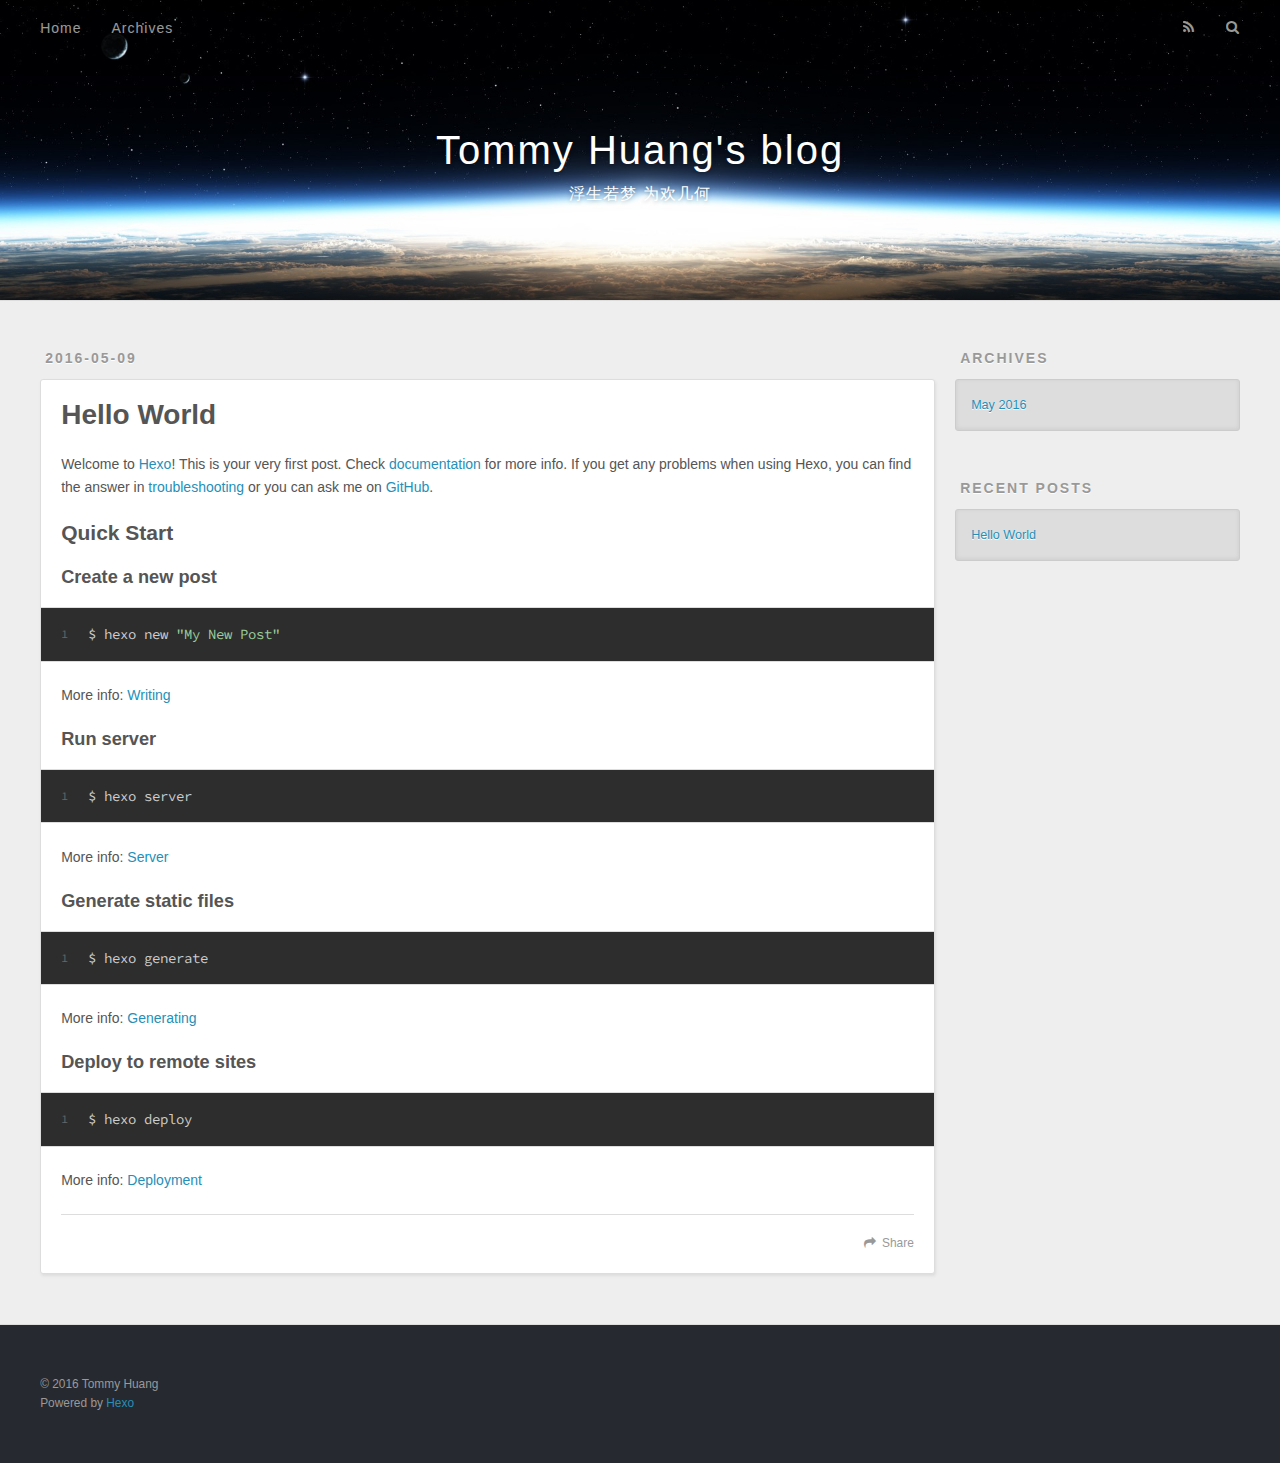
==== index.html @ 208ebba1 "Site updated: 2016-05-09 16:17:21" ====
<!DOCTYPE html>
<html>
<head>
  <meta charset="utf-8">
  
  <title>Tommy Huang&#39;s blog</title>
  <meta name="viewport" content="width=device-width, initial-scale=1, maximum-scale=1">
  <meta name="description">
<meta property="og:type" content="website">
<meta property="og:title" content="Tommy Huang's blog">
<meta property="og:url" content="http://yoursite.com/index.html">
<meta property="og:site_name" content="Tommy Huang's blog">
<meta property="og:description">
<meta name="twitter:card" content="summary">
<meta name="twitter:title" content="Tommy Huang's blog">
<meta name="twitter:description">
  
    <link rel="alternate" href="/atom.xml" title="Tommy Huang&#39;s blog" type="application/atom+xml">
  
  
    <link rel="icon" href="/favicon.png">
  
  
    <link href="//fonts.googleapis.com/css?family=Source+Code+Pro" rel="stylesheet" type="text/css">
  
  <link rel="stylesheet" href="/css/style.css">
  

</head>

<body>
  <div id="container">
    <div id="wrap">
      <header id="header">
  <div id="banner"></div>
  <div id="header-outer" class="outer">
    <div id="header-title" class="inner">
      <h1 id="logo-wrap">
        <a href="/" id="logo">Tommy Huang&#39;s blog</a>
      </h1>
      
        <h2 id="subtitle-wrap">
          <a href="/" id="subtitle">浮生若梦 为欢几何</a>
        </h2>
      
    </div>
    <div id="header-inner" class="inner">
      <nav id="main-nav">
        <a id="main-nav-toggle" class="nav-icon"></a>
        
          <a class="main-nav-link" href="/">Home</a>
        
          <a class="main-nav-link" href="/archives">Archives</a>
        
      </nav>
      <nav id="sub-nav">
        
          <a id="nav-rss-link" class="nav-icon" href="/atom.xml" title="RSS Feed"></a>
        
        <a id="nav-search-btn" class="nav-icon" title="Search"></a>
      </nav>
      <div id="search-form-wrap">
        <form action="//google.com/search" method="get" accept-charset="UTF-8" class="search-form"><input type="search" name="q" results="0" class="search-form-input" placeholder="Search"><button type="submit" class="search-form-submit">&#xF002;</button><input type="hidden" name="sitesearch" value="http://yoursite.com"></form>
      </div>
    </div>
  </div>
</header>
      <div class="outer">
        <section id="main">
  
    <article id="post-hello-world" class="article article-type-post" itemscope itemprop="blogPost">
  <div class="article-meta">
    <a href="/2016/05/09/hello-world/" class="article-date">
  <time datetime="2016-05-09T05:01:57.637Z" itemprop="datePublished">2016-05-09</time>
</a>
    
  </div>
  <div class="article-inner">
    
    
      <header class="article-header">
        
  
    <h1 itemprop="name">
      <a class="article-title" href="/2016/05/09/hello-world/">Hello World</a>
    </h1>
  

      </header>
    
    <div class="article-entry" itemprop="articleBody">
      
        <p>Welcome to <a href="https://hexo.io/" target="_blank" rel="external">Hexo</a>! This is your very first post. Check <a href="https://hexo.io/docs/" target="_blank" rel="external">documentation</a> for more info. If you get any problems when using Hexo, you can find the answer in <a href="https://hexo.io/docs/troubleshooting.html" target="_blank" rel="external">troubleshooting</a> or you can ask me on <a href="https://github.com/hexojs/hexo/issues" target="_blank" rel="external">GitHub</a>.</p>
<h2 id="Quick-Start"><a href="#Quick-Start" class="headerlink" title="Quick Start"></a>Quick Start</h2><h3 id="Create-a-new-post"><a href="#Create-a-new-post" class="headerlink" title="Create a new post"></a>Create a new post</h3><figure class="highlight bash"><table><tr><td class="gutter"><pre><span class="line">1</span><br></pre></td><td class="code"><pre><span class="line">$ hexo new <span class="string">"My New Post"</span></span><br></pre></td></tr></table></figure>
<p>More info: <a href="https://hexo.io/docs/writing.html" target="_blank" rel="external">Writing</a></p>
<h3 id="Run-server"><a href="#Run-server" class="headerlink" title="Run server"></a>Run server</h3><figure class="highlight bash"><table><tr><td class="gutter"><pre><span class="line">1</span><br></pre></td><td class="code"><pre><span class="line">$ hexo server</span><br></pre></td></tr></table></figure>
<p>More info: <a href="https://hexo.io/docs/server.html" target="_blank" rel="external">Server</a></p>
<h3 id="Generate-static-files"><a href="#Generate-static-files" class="headerlink" title="Generate static files"></a>Generate static files</h3><figure class="highlight bash"><table><tr><td class="gutter"><pre><span class="line">1</span><br></pre></td><td class="code"><pre><span class="line">$ hexo generate</span><br></pre></td></tr></table></figure>
<p>More info: <a href="https://hexo.io/docs/generating.html" target="_blank" rel="external">Generating</a></p>
<h3 id="Deploy-to-remote-sites"><a href="#Deploy-to-remote-sites" class="headerlink" title="Deploy to remote sites"></a>Deploy to remote sites</h3><figure class="highlight bash"><table><tr><td class="gutter"><pre><span class="line">1</span><br></pre></td><td class="code"><pre><span class="line">$ hexo deploy</span><br></pre></td></tr></table></figure>
<p>More info: <a href="https://hexo.io/docs/deployment.html" target="_blank" rel="external">Deployment</a></p>

      
    </div>
    <footer class="article-footer">
      <a data-url="http://yoursite.com/2016/05/09/hello-world/" data-id="cinzqjdrv00004ovbf3l4ezmz" class="article-share-link">Share</a>
      
      
    </footer>
  </div>
  
</article>


  

</section>
        
          <aside id="sidebar">
  
    

  
    

  
    
  
    
  <div class="widget-wrap">
    <h3 class="widget-title">Archives</h3>
    <div class="widget">
      <ul class="archive-list"><li class="archive-list-item"><a class="archive-list-link" href="/archives/2016/05/">May 2016</a></li></ul>
    </div>
  </div>


  
    
  <div class="widget-wrap">
    <h3 class="widget-title">Recent Posts</h3>
    <div class="widget">
      <ul>
        
          <li>
            <a href="/2016/05/09/hello-world/">Hello World</a>
          </li>
        
      </ul>
    </div>
  </div>

  
</aside>
        
      </div>
      <footer id="footer">
  
  <div class="outer">
    <div id="footer-info" class="inner">
      &copy; 2016 Tommy Huang<br>
      Powered by <a href="http://hexo.io/" target="_blank">Hexo</a>
    </div>
  </div>
</footer>
    </div>
    <nav id="mobile-nav">
  
    <a href="/" class="mobile-nav-link">Home</a>
  
    <a href="/archives" class="mobile-nav-link">Archives</a>
  
</nav>
    

<script src="//ajax.googleapis.com/ajax/libs/jquery/2.0.3/jquery.min.js"></script>


  <link rel="stylesheet" href="/fancybox/jquery.fancybox.css">
  <script src="/fancybox/jquery.fancybox.pack.js"></script>


<script src="/js/script.js"></script>

  </div>
</body>
</html>
---- css/style.css ----
body {
  width: 100%;
}
body:before,
body:after {
  content: "";
  display: table;
}
body:after {
  clear: both;
}
html,
body,
div,
span,
applet,
object,
iframe,
h1,
h2,
h3,
h4,
h5,
h6,
p,
blockquote,
pre,
a,
abbr,
acronym,
address,
big,
cite,
code,
del,
dfn,
em,
img,
ins,
kbd,
q,
s,
samp,
small,
strike,
strong,
sub,
sup,
tt,
var,
dl,
dt,
dd,
ol,
ul,
li,
fieldset,
form,
label,
legend,
table,
caption,
tbody,
tfoot,
thead,
tr,
th,
td {
  margin: 0;
  padding: 0;
  border: 0;
  outline: 0;
  font-weight: inherit;
  font-style: inherit;
  font-family: inherit;
  font-size: 100%;
  vertical-align: baseline;
}
body {
  line-height: 1;
  color: #000;
  background: #fff;
}
ol,
ul {
  list-style: none;
}
table {
  border-collapse: separate;
  border-spacing: 0;
  vertical-align: middle;
}
caption,
th,
td {
  text-align: left;
  font-weight: normal;
  vertical-align: middle;
}
a img {
  border: none;
}
input,
button {
  margin: 0;
  padding: 0;
}
input::-moz-focus-inner,
button::-moz-focus-inner {
  border: 0;
  padding: 0;
}
@font-face {
  font-family: FontAwesome;
  font-style: normal;
  font-weight: normal;
  src: url("fonts/fontawesome-webfont.eot?v=#4.0.3");
  src: url("fonts/fontawesome-webfont.eot?#iefix&v=#4.0.3") format("embedded-opentype"), url("fonts/fontawesome-webfont.woff?v=#4.0.3") format("woff"), url("fonts/fontawesome-webfont.ttf?v=#4.0.3") format("truetype"), url("fonts/fontawesome-webfont.svg#fontawesomeregular?v=#4.0.3") format("svg");
}
html,
body,
#container {
  height: 100%;
}
body {
  background: #eee;
  font: 14px "Helvetica Neue", Helvetica, Arial, sans-serif;
  -webkit-text-size-adjust: 100%;
}
.outer {
  max-width: 1220px;
  margin: 0 auto;
  padding: 0 20px;
}
.outer:before,
.outer:after {
  content: "";
  display: table;
}
.outer:after {
  clear: both;
}
.inner {
  display: inline;
  float: left;
  width: 98.33333333333333%;
  margin: 0 0.833333333333333%;
}
.left,
.alignleft {
  float: left;
}
.right,
.alignright {
  float: right;
}
.clear {
  clear: both;
}
#container {
  position: relative;
}
.mobile-nav-on {
  overflow: hidden;
}
#wrap {
  height: 100%;
  width: 100%;
  position: absolute;
  top: 0;
  left: 0;
  -webkit-transition: 0.2s ease-out;
  -moz-transition: 0.2s ease-out;
  -ms-transition: 0.2s ease-out;
  transition: 0.2s ease-out;
  z-index: 1;
  background: #eee;
}
.mobile-nav-on #wrap {
  left: 280px;
}
@media screen and (min-width: 768px) {
  #main {
    display: inline;
    float: left;
    width: 73.33333333333333%;
    margin: 0 0.833333333333333%;
  }
}
.article-date,
.article-category-link,
.archive-year,
.widget-title {
  text-decoration: none;
  text-transform: uppercase;
  letter-spacing: 2px;
  color: #999;
  margin-bottom: 1em;
  margin-left: 5px;
  line-height: 1em;
  text-shadow: 0 1px #fff;
  font-weight: bold;
}
.article-inner,
.archive-article-inner {
  background: #fff;
  -webkit-box-shadow: 1px 2px 3px #ddd;
  box-shadow: 1px 2px 3px #ddd;
  border: 1px solid #ddd;
  -webkit-border-radius: 3px;
  border-radius: 3px;
}
.article-entry h1,
.widget h1 {
  font-size: 2em;
}
.article-entry h2,
.widget h2 {
  font-size: 1.5em;
}
.article-entry h3,
.widget h3 {
  font-size: 1.3em;
}
.article-entry h4,
.widget h4 {
  font-size: 1.2em;
}
.article-entry h5,
.widget h5 {
  font-size: 1em;
}
.article-entry h6,
.widget h6 {
  font-size: 1em;
  color: #999;
}
.article-entry hr,
.widget hr {
  border: 1px dashed #ddd;
}
.article-entry strong,
.widget strong {
  font-weight: bold;
}
.article-entry em,
.widget em,
.article-entry cite,
.widget cite {
  font-style: italic;
}
.article-entry sup,
.widget sup,
.article-entry sub,
.widget sub {
  font-size: 0.75em;
  line-height: 0;
  position: relative;
  vertical-align: baseline;
}
.article-entry sup,
.widget sup {
  top: -0.5em;
}
.article-entry sub,
.widget sub {
  bottom: -0.2em;
}
.article-entry small,
.widget small {
  font-size: 0.85em;
}
.article-entry acronym,
.widget acronym,
.article-entry abbr,
.widget abbr {
  border-bottom: 1px dotted;
}
.article-entry ul,
.widget ul,
.article-entry ol,
.widget ol,
.article-entry dl,
.widget dl {
  margin: 0 20px;
  line-height: 1.6em;
}
.article-entry ul ul,
.widget ul ul,
.article-entry ol ul,
.widget ol ul,
.article-entry ul ol,
.widget ul ol,
.article-entry ol ol,
.widget ol ol {
  margin-top: 0;
  margin-bottom: 0;
}
.article-entry ul,
.widget ul {
  list-style: disc;
}
.article-entry ol,
.widget ol {
  list-style: decimal;
}
.article-entry dt,
.widget dt {
  font-weight: bold;
}
#header {
  height: 300px;
  position: relative;
  border-bottom: 1px solid #ddd;
}
#header:before,
#header:after {
  content: "";
  position: absolute;
  left: 0;
  right: 0;
  height: 40px;
}
#header:before {
  top: 0;
  background: -webkit-linear-gradient(rgba(0,0,0,0.2), transparent);
  background: -moz-linear-gradient(rgba(0,0,0,0.2), transparent);
  background: -ms-linear-gradient(rgba(0,0,0,0.2), transparent);
  background: linear-gradient(rgba(0,0,0,0.2), transparent);
}
#header:after {
  bottom: 0;
  background: -webkit-linear-gradient(transparent, rgba(0,0,0,0.2));
  background: -moz-linear-gradient(transparent, rgba(0,0,0,0.2));
  background: -ms-linear-gradient(transparent, rgba(0,0,0,0.2));
  background: linear-gradient(transparent, rgba(0,0,0,0.2));
}
#header-outer {
  height: 100%;
  position: relative;
}
#header-inner {
  position: relative;
  overflow: hidden;
}
#banner {
  position: absolute;
  top: 0;
  left: 0;
  width: 100%;
  height: 100%;
  background: url("images/banner.jpg") center #000;
  -webkit-background-size: cover;
  -moz-background-size: cover;
  background-size: cover;
  z-index: -1;
}
#header-title {
  text-align: center;
  height: 40px;
  position: absolute;
  top: 50%;
  left: 0;
  margin-top: -20px;
}
#logo,
#subtitle {
  text-decoration: none;
  color: #fff;
  font-weight: 300;
  text-shadow: 0 1px 4px rgba(0,0,0,0.3);
}
#logo {
  font-size: 40px;
  line-height: 40px;
  letter-spacing: 2px;
}
#subtitle {
  font-size: 16px;
  line-height: 16px;
  letter-spacing: 1px;
}
#subtitle-wrap {
  margin-top: 16px;
}
#main-nav {
  float: left;
  margin-left: -15px;
}
.nav-icon,
.main-nav-link {
  float: left;
  color: #fff;
  opacity: 0.6;
  text-decoration: none;
  text-shadow: 0 1px rgba(0,0,0,0.2);
  -webkit-transition: opacity 0.2s;
  -moz-transition: opacity 0.2s;
  -ms-transition: opacity 0.2s;
  transition: opacity 0.2s;
  display: block;
  padding: 20px 15px;
}
.nav-icon:hover,
.main-nav-link:hover {
  opacity: 1;
}
.nav-icon {
  font-family: FontAwesome;
  text-align: center;
  font-size: 14px;
  width: 14px;
  height: 14px;
  padding: 20px 15px;
  position: relative;
  cursor: pointer;
}
.main-nav-link {
  font-weight: 300;
  letter-spacing: 1px;
}
@media screen and (max-width: 479px) {
  .main-nav-link {
    display: none;
  }
}
#main-nav-toggle {
  display: none;
}
#main-nav-toggle:before {
  content: "\f0c9";
}
@media screen and (max-width: 479px) {
  #main-nav-toggle {
    display: block;
  }
}
#sub-nav {
  float: right;
  margin-right: -15px;
}
#nav-rss-link:before {
  content: "\f09e";
}
#nav-search-btn:before {
  content: "\f002";
}
#search-form-wrap {
  position: absolute;
  top: 15px;
  width: 150px;
  height: 30px;
  right: -150px;
  opacity: 0;
  -webkit-transition: 0.2s ease-out;
  -moz-transition: 0.2s ease-out;
  -ms-transition: 0.2s ease-out;
  transition: 0.2s ease-out;
}
#search-form-wrap.on {
  opacity: 1;
  right: 0;
}
@media screen and (max-width: 479px) {
  #search-form-wrap {
    width: 100%;
    right: -100%;
  }
}
.search-form {
  position: absolute;
  top: 0;
  left: 0;
  right: 0;
  background: #fff;
  padding: 5px 15px;
  -webkit-border-radius: 15px;
  border-radius: 15px;
  -webkit-box-shadow: 0 0 10px rgba(0,0,0,0.3);
  box-shadow: 0 0 10px rgba(0,0,0,0.3);
}
.search-form-input {
  border: none;
  background: none;
  color: #555;
  width: 100%;
  font: 13px "Helvetica Neue", Helvetica, Arial, sans-serif;
  outline: none;
}
.search-form-input::-webkit-search-results-decoration,
.search-form-input::-webkit-search-cancel-button {
  -webkit-appearance: none;
}
.search-form-submit {
  position: absolute;
  top: 50%;
  right: 10px;
  margin-top: -7px;
  font: 13px FontAwesome;
  border: none;
  background: none;
  color: #bbb;
  cursor: pointer;
}
.search-form-submit:hover,
.search-form-submit:focus {
  color: #777;
}
.article {
  margin: 50px 0;
}
.article-inner {
  overflow: hidden;
}
.article-meta:before,
.article-meta:after {
  content: "";
  display: table;
}
.article-meta:after {
  clear: both;
}
.article-date {
  float: left;
}
.article-category {
  float: left;
  line-height: 1em;
  color: #ccc;
  text-shadow: 0 1px #fff;
  margin-left: 8px;
}
.article-category:before {
  content: "\2022";
}
.article-category-link {
  margin: 0 12px 1em;
}
.article-header {
  padding: 20px 20px 0;
}
.article-title {
  text-decoration: none;
  font-size: 2em;
  font-weight: bold;
  color: #555;
  line-height: 1.1em;
  -webkit-transition: color 0.2s;
  -moz-transition: color 0.2s;
  -ms-transition: color 0.2s;
  transition: color 0.2s;
}
a.article-title:hover {
  color: #258fb8;
}
.article-entry {
  color: #555;
  padding: 0 20px;
}
.article-entry:before,
.article-entry:after {
  content: "";
  display: table;
}
.article-entry:after {
  clear: both;
}
.article-entry p,
.article-entry table {
  line-height: 1.6em;
  margin: 1.6em 0;
}
.article-entry h1,
.article-entry h2,
.article-entry h3,
.article-entry h4,
.article-entry h5,
.article-entry h6 {
  font-weight: bold;
}
.article-entry h1,
.article-entry h2,
.article-entry h3,
.article-entry h4,
.article-entry h5,
.article-entry h6 {
  line-height: 1.1em;
  margin: 1.1em 0;
}
.article-entry a {
  color: #258fb8;
  text-decoration: none;
}
.article-entry a:hover {
  text-decoration: underline;
}
.article-entry ul,
.article-entry ol,
.article-entry dl {
  margin-top: 1.6em;
  margin-bottom: 1.6em;
}
.article-entry img,
.article-entry video {
  max-width: 100%;
  height: auto;
  display: block;
  margin: auto;
}
.article-entry iframe {
  border: none;
}
.article-entry table {
  width: 100%;
  border-collapse: collapse;
  border-spacing: 0;
}
.article-entry th {
  font-weight: bold;
  border-bottom: 3px solid #ddd;
  padding-bottom: 0.5em;
}
.article-entry td {
  border-bottom: 1px solid #ddd;
  padding: 10px 0;
}
.article-entry blockquote {
  font-family: Georgia, "Times New Roman", serif;
  font-size: 1.4em;
  margin: 1.6em 20px;
  text-align: center;
}
.article-entry blockquote footer {
  font-size: 14px;
  margin: 1.6em 0;
  font-family: "Helvetica Neue", Helvetica, Arial, sans-serif;
}
.article-entry blockquote footer cite:before {
  content: "—";
  padding: 0 0.5em;
}
.article-entry .pullquote {
  text-align: left;
  width: 45%;
  margin: 0;
}
.article-entry .pullquote.left {
  margin-left: 0.5em;
  margin-right: 1em;
}
.article-entry .pullquote.right {
  margin-right: 0.5em;
  margin-left: 1em;
}
.article-entry .caption {
  color: #999;
  display: block;
  font-size: 0.9em;
  margin-top: 0.5em;
  position: relative;
  text-align: center;
}
.article-entry .video-container {
  position: relative;
  padding-top: 56.25%;
  height: 0;
  overflow: hidden;
}
.article-entry .video-container iframe,
.article-entry .video-container object,
.article-entry .video-container embed {
  position: absolute;
  top: 0;
  left: 0;
  width: 100%;
  height: 100%;
  margin-top: 0;
}
.article-more-link a {
  display: inline-block;
  line-height: 1em;
  padding: 6px 15px;
  -webkit-border-radius: 15px;
  border-radius: 15px;
  background: #eee;
  color: #999;
  text-shadow: 0 1px #fff;
  text-decoration: none;
}
.article-more-link a:hover {
  background: #258fb8;
  color: #fff;
  text-decoration: none;
  text-shadow: 0 1px #1e7293;
}
.article-footer {
  font-size: 0.85em;
  line-height: 1.6em;
  border-top: 1px solid #ddd;
  padding-top: 1.6em;
  margin: 0 20px 20px;
}
.article-footer:before,
.article-footer:after {
  content: "";
  display: table;
}
.article-footer:after {
  clear: both;
}
.article-footer a {
  color: #999;
  text-decoration: none;
}
.article-footer a:hover {
  color: #555;
}
.article-tag-list-item {
  float: left;
  margin-right: 10px;
}
.article-tag-list-link:before {
  content: "#";
}
.article-comment-link {
  float: right;
}
.article-comment-link:before {
  content: "\f075";
  font-family: FontAwesome;
  padding-right: 8px;
}
.article-share-link {
  cursor: pointer;
  float: right;
  margin-left: 20px;
}
.article-share-link:before {
  content: "\f064";
  font-family: FontAwesome;
  padding-right: 6px;
}
#article-nav {
  position: relative;
}
#article-nav:before,
#article-nav:after {
  content: "";
  display: table;
}
#article-nav:after {
  clear: both;
}
@media screen and (min-width: 768px) {
  #article-nav {
    margin: 50px 0;
  }
  #article-nav:before {
    width: 8px;
    height: 8px;
    position: absolute;
    top: 50%;
    left: 50%;
    margin-top: -4px;
    margin-left: -4px;
    content: "";
    -webkit-border-radius: 50%;
    border-radius: 50%;
    background: #ddd;
    -webkit-box-shadow: 0 1px 2px #fff;
    box-shadow: 0 1px 2px #fff;
  }
}
.article-nav-link-wrap {
  text-decoration: none;
  text-shadow: 0 1px #fff;
  color: #999;
  -webkit-box-sizing: border-box;
  -moz-box-sizing: border-box;
  box-sizing: border-box;
  margin-top: 50px;
  text-align: center;
  display: block;
}
.article-nav-link-wrap:hover {
  color: #555;
}
@media screen and (min-width: 768px) {
  .article-nav-link-wrap {
    width: 50%;
    margin-top: 0;
  }
}
@media screen and (min-width: 768px) {
  #article-nav-newer {
    float: left;
    text-align: right;
    padding-right: 20px;
  }
}
@media screen and (min-width: 768px) {
  #article-nav-older {
    float: right;
    text-align: left;
    padding-left: 20px;
  }
}
.article-nav-caption {
  text-transform: uppercase;
  letter-spacing: 2px;
  color: #ddd;
  line-height: 1em;
  font-weight: bold;
}
#article-nav-newer .article-nav-caption {
  margin-right: -2px;
}
.article-nav-title {
  font-size: 0.85em;
  line-height: 1.6em;
  margin-top: 0.5em;
}
.article-share-box {
  position: absolute;
  display: none;
  background: #fff;
  -webkit-box-shadow: 1px 2px 10px rgba(0,0,0,0.2);
  box-shadow: 1px 2px 10px rgba(0,0,0,0.2);
  -webkit-border-radius: 3px;
  border-radius: 3px;
  margin-left: -145px;
  overflow: hidden;
  z-index: 1;
}
.article-share-box.on {
  display: block;
}
.article-share-input {
  width: 100%;
  background: none;
  -webkit-box-sizing: border-box;
  -moz-box-sizing: border-box;
  box-sizing: border-box;
  font: 14px "Helvetica Neue", Helvetica, Arial, sans-serif;
  padding: 0 15px;
  color: #555;
  outline: none;
  border: 1px solid #ddd;
  -webkit-border-radius: 3px 3px 0 0;
  border-radius: 3px 3px 0 0;
  height: 36px;
  line-height: 36px;
}
.article-share-links {
  background: #eee;
}
.article-share-links:before,
.article-share-links:after {
  content: "";
  display: table;
}
.article-share-links:after {
  clear: both;
}
.article-share-twitter,
.article-share-facebook,
.article-share-pinterest,
.article-share-google {
  width: 50px;
  height: 36px;
  display: block;
  float: left;
  position: relative;
  color: #999;
  text-shadow: 0 1px #fff;
}
.article-share-twitter:before,
.article-share-facebook:before,
.article-share-pinterest:before,
.article-share-google:before {
  font-size: 20px;
  font-family: FontAwesome;
  width: 20px;
  height: 20px;
  position: absolute;
  top: 50%;
  left: 50%;
  margin-top: -10px;
  margin-left: -10px;
  text-align: center;
}
.article-share-twitter:hover,
.article-share-facebook:hover,
.article-share-pinterest:hover,
.article-share-google:hover {
  color: #fff;
}
.article-share-twitter:before {
  content: "\f099";
}
.article-share-twitter:hover {
  background: #00aced;
  text-shadow: 0 1px #008abe;
}
.article-share-facebook:before {
  content: "\f09a";
}
.article-share-facebook:hover {
  background: #3b5998;
  text-shadow: 0 1px #2f477a;
}
.article-share-pinterest:before {
  content: "\f0d2";
}
.article-share-pinterest:hover {
  background: #cb2027;
  text-shadow: 0 1px #a21a1f;
}
.article-share-google:before {
  content: "\f0d5";
}
.article-share-google:hover {
  background: #dd4b39;
  text-shadow: 0 1px #be3221;
}
.article-gallery {
  background: #000;
  position: relative;
}
.article-gallery-photos {
  position: relative;
  overflow: hidden;
}
.article-gallery-img {
  display: none;
  max-width: 100%;
}
.article-gallery-img:first-child {
  display: block;
}
.article-gallery-img.loaded {
  position: absolute;
  display: block;
}
.article-gallery-img img {
  display: block;
  max-width: 100%;
  margin: 0 auto;
}
#comments {
  background: #fff;
  -webkit-box-shadow: 1px 2px 3px #ddd;
  box-shadow: 1px 2px 3px #ddd;
  padding: 20px;
  border: 1px solid #ddd;
  -webkit-border-radius: 3px;
  border-radius: 3px;
  margin: 50px 0;
}
#comments a {
  color: #258fb8;
}
.archives-wrap {
  margin: 50px 0;
}
.archives:before,
.archives:after {
  content: "";
  display: table;
}
.archives:after {
  clear: both;
}
.archive-year-wrap {
  margin-bottom: 1em;
}
.archives {
  -webkit-column-gap: 10px;
  -moz-column-gap: 10px;
  column-gap: 10px;
}
@media screen and (min-width: 480px) and (max-width: 767px) {
  .archives {
    -webkit-column-count: 2;
    -moz-column-count: 2;
    column-count: 2;
  }
}
@media screen and (min-width: 768px) {
  .archives {
    -webkit-column-count: 3;
    -moz-column-count: 3;
    column-count: 3;
  }
}
.archive-article {
  -webkit-column-break-inside: avoid;
  page-break-inside: avoid;
  overflow: hidden;
  break-inside: avoid-column;
}
.archive-article-inner {
  padding: 10px;
  margin-bottom: 15px;
}
.archive-article-title {
  text-decoration: none;
  font-weight: bold;
  color: #555;
  -webkit-transition: color 0.2s;
  -moz-transition: color 0.2s;
  -ms-transition: color 0.2s;
  transition: color 0.2s;
  line-height: 1.6em;
}
.archive-article-title:hover {
  color: #258fb8;
}
.archive-article-footer {
  margin-top: 1em;
}
.archive-article-date {
  color: #999;
  text-decoration: none;
  font-size: 0.85em;
  line-height: 1em;
  margin-bottom: 0.5em;
  display: block;
}
#page-nav {
  margin: 50px auto;
  background: #fff;
  -webkit-box-shadow: 1px 2px 3px #ddd;
  box-shadow: 1px 2px 3px #ddd;
  border: 1px solid #ddd;
  -webkit-border-radius: 3px;
  border-radius: 3px;
  text-align: center;
  color: #999;
  overflow: hidden;
}
#page-nav:before,
#page-nav:after {
  content: "";
  display: table;
}
#page-nav:after {
  clear: both;
}
#page-nav a,
#page-nav span {
  padding: 10px 20px;
  line-height: 1;
  height: 2ex;
}
#page-nav a {
  color: #999;
  text-decoration: none;
}
#page-nav a:hover {
  background: #999;
  color: #fff;
}
#page-nav .prev {
  float: left;
}
#page-nav .next {
  float: right;
}
#page-nav .page-number {
  display: inline-block;
}
@media screen and (max-width: 479px) {
  #page-nav .page-number {
    display: none;
  }
}
#page-nav .current {
  color: #555;
  font-weight: bold;
}
#page-nav .space {
  color: #ddd;
}
#footer {
  background: #262a30;
  padding: 50px 0;
  border-top: 1px solid #ddd;
  color: #999;
}
#footer a {
  color: #258fb8;
  text-decoration: none;
}
#footer a:hover {
  text-decoration: underline;
}
#footer-info {
  line-height: 1.6em;
  font-size: 0.85em;
}
.article-entry pre,
.article-entry .highlight {
  background: #2d2d2d;
  margin: 0 -20px;
  padding: 15px 20px;
  border-style: solid;
  border-color: #ddd;
  border-width: 1px 0;
  overflow: auto;
  color: #ccc;
  line-height: 22.400000000000002px;
}
.article-entry .highlight .gutter pre,
.article-entry .gist .gist-file .gist-data .line-numbers {
  color: #666;
  font-size: 0.85em;
}
.article-entry pre,
.article-entry code {
  font-family: "Source Code Pro", Consolas, Monaco, Menlo, Consolas, monospace;
}
.article-entry code {
  background: #eee;
  text-shadow: 0 1px #fff;
  padding: 0 0.3em;
}
.article-entry pre code {
  background: none;
  text-shadow: none;
  padding: 0;
}
.article-entry .highlight pre {
  border: none;
  margin: 0;
  padding: 0;
}
.article-entry .highlight table {
  margin: 0;
  width: auto;
}
.article-entry .highlight td {
  border: none;
  padding: 0;
}
.article-entry .highlight figcaption {
  font-size: 0.85em;
  color: #999;
  line-height: 1em;
  margin-bottom: 1em;
}
.article-entry .highlight figcaption:before,
.article-entry .highlight figcaption:after {
  content: "";
  display: table;
}
.article-entry .highlight figcaption:after {
  clear: both;
}
.article-entry .highlight figcaption a {
  float: right;
}
.article-entry .highlight .gutter pre {
  text-align: right;
  padding-right: 20px;
}
.article-entry .highlight .line {
  height: 22.400000000000002px;
}
.article-entry .highlight .line.marked {
  background: #515151;
}
.article-entry .gist {
  margin: 0 -20px;
  border-style: solid;
  border-color: #ddd;
  border-width: 1px 0;
  background: #2d2d2d;
  padding: 15px 20px 15px 0;
}
.article-entry .gist .gist-file {
  border: none;
  font-family: "Source Code Pro", Consolas, Monaco, Menlo, Consolas, monospace;
  margin: 0;
}
.article-entry .gist .gist-file .gist-data {
  background: none;
  border: none;
}
.article-entry .gist .gist-file .gist-data .line-numbers {
  background: none;
  border: none;
  padding: 0 20px 0 0;
}
.article-entry .gist .gist-file .gist-data .line-data {
  padding: 0 !important;
}
.article-entry .gist .gist-file .highlight {
  margin: 0;
  padding: 0;
  border: none;
}
.article-entry .gist .gist-file .gist-meta {
  background: #2d2d2d;
  color: #999;
  font: 0.85em "Helvetica Neue", Helvetica, Arial, sans-serif;
  text-shadow: 0 0;
  padding: 0;
  margin-top: 1em;
  margin-left: 20px;
}
.article-entry .gist .gist-file .gist-meta a {
  color: #258fb8;
  font-weight: normal;
}
.article-entry .gist .gist-file .gist-meta a:hover {
  text-decoration: underline;
}
pre .comment,
pre .title {
  color: #999;
}
pre .variable,
pre .attribute,
pre .tag,
pre .regexp,
pre .ruby .constant,
pre .xml .tag .title,
pre .xml .pi,
pre .xml .doctype,
pre .html .doctype,
pre .css .id,
pre .css .class,
pre .css .pseudo {
  color: #f2777a;
}
pre .number,
pre .preprocessor,
pre .built_in,
pre .literal,
pre .params,
pre .constant {
  color: #f99157;
}
pre .class,
pre .ruby .class .title,
pre .css .rules .attribute {
  color: #9c9;
}
pre .string,
pre .value,
pre .inheritance,
pre .header,
pre .ruby .symbol,
pre .xml .cdata {
  color: #9c9;
}
pre .css .hexcolor {
  color: #6cc;
}
pre .function,
pre .python .decorator,
pre .python .title,
pre .ruby .function .title,
pre .ruby .title .keyword,
pre .perl .sub,
pre .javascript .title,
pre .coffeescript .title {
  color: #69c;
}
pre .keyword,
pre .javascript .function {
  color: #c9c;
}
@media screen and (max-width: 479px) {
  #mobile-nav {
    position: absolute;
    top: 0;
    left: 0;
    width: 280px;
    height: 100%;
    background: #191919;
    border-right: 1px solid #fff;
  }
}
@media screen and (max-width: 479px) {
  .mobile-nav-link {
    display: block;
    color: #999;
    text-decoration: none;
    padding: 15px 20px;
    font-weight: bold;
  }
  .mobile-nav-link:hover {
    color: #fff;
  }
}
@media screen and (min-width: 768px) {
  #sidebar {
    display: inline;
    float: left;
    width: 23.333333333333332%;
    margin: 0 0.833333333333333%;
  }
}
.widget-wrap {
  margin: 50px 0;
}
.widget {
  color: #777;
  text-shadow: 0 1px #fff;
  background: #ddd;
  -webkit-box-shadow: 0 -1px 4px #ccc inset;
  box-shadow: 0 -1px 4px #ccc inset;
  border: 1px solid #ccc;
  padding: 15px;
  -webkit-border-radius: 3px;
  border-radius: 3px;
}
.widget a {
  color: #258fb8;
  text-decoration: none;
}
.widget a:hover {
  text-decoration: underline;
}
.widget ul ul,
.widget ol ul,
.widget dl ul,
.widget ul ol,
.widget ol ol,
.widget dl ol,
.widget ul dl,
.widget ol dl,
.widget dl dl {
  margin-left: 15px;
  list-style: disc;
}
.widget {
  line-height: 1.6em;
  word-wrap: break-word;
  font-size: 0.9em;
}
.widget ul,
.widget ol {
  list-style: none;
  margin: 0;
}
.widget ul ul,
.widget ol ul,
.widget ul ol,
.widget ol ol {
  margin: 0 20px;
}
.widget ul ul,
.widget ol ul {
  list-style: disc;
}
.widget ul ol,
.widget ol ol {
  list-style: decimal;
}
.category-list-count,
.tag-list-count,
.archive-list-count {
  padding-left: 5px;
  color: #999;
  font-size: 0.85em;
}
.category-list-count:before,
.tag-list-count:before,
.archive-list-count:before {
  content: "(";
}
.category-list-count:after,
.tag-list-count:after,
.archive-list-count:after {
  content: ")";
}
.tagcloud a {
  margin-right: 5px;
  display: inline-block;
}
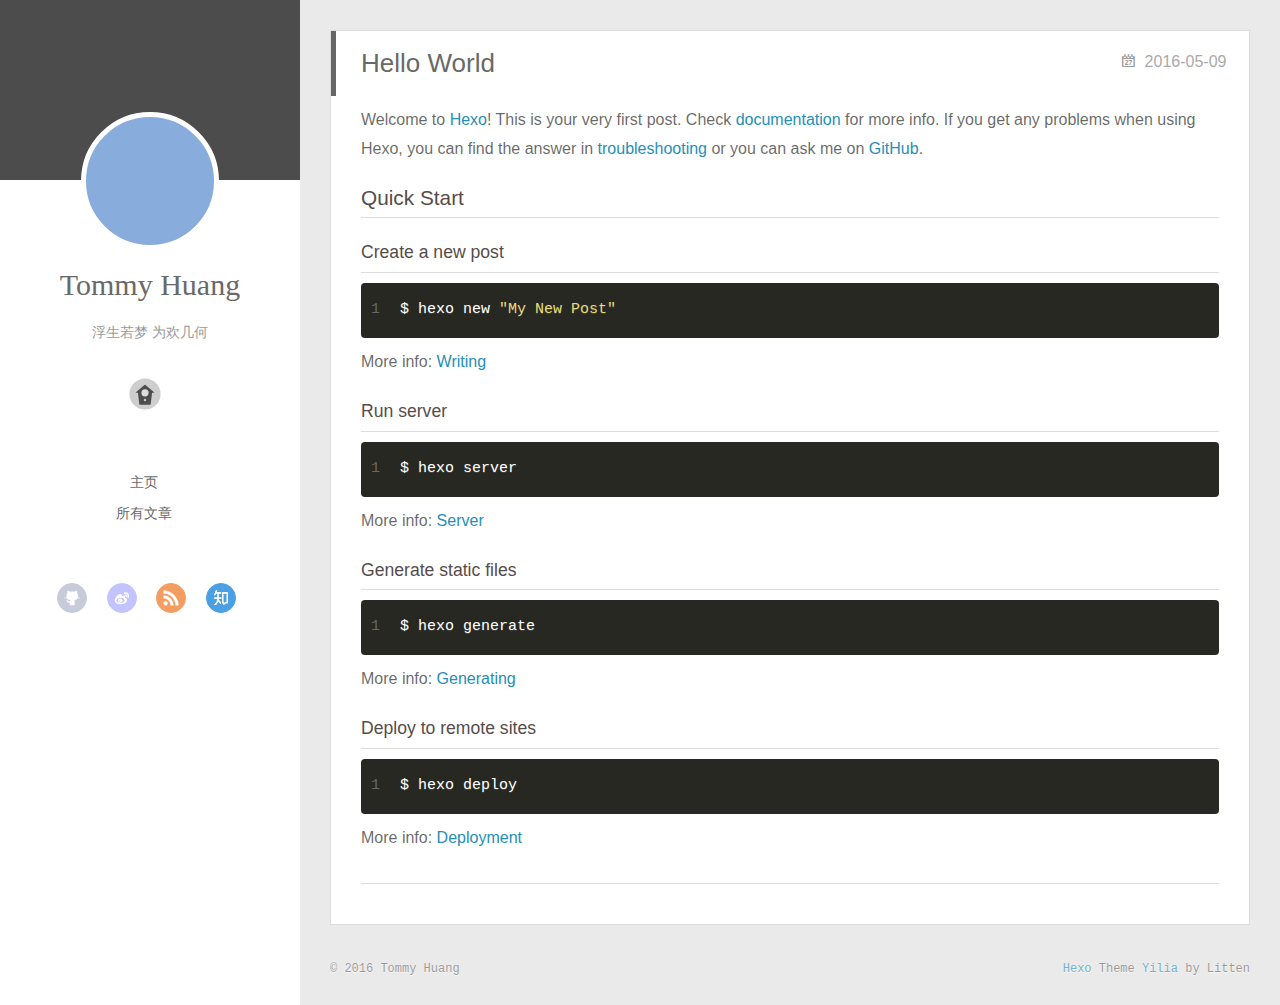
==== commit f54ccd19: "Site updated: 2016-05-09 16:36:29" ====
--- a/index.html
+++ b/index.html
@@ -3,6 +3,7 @@
 <head>
   <meta charset="utf-8">
   
+  <meta http-equiv="X-UA-Compatible" content="IE=edge" >
   <title>Tommy Huang&#39;s blog</title>
   <meta name="viewport" content="width=device-width, initial-scale=1, maximum-scale=1">
   <meta name="description">
@@ -15,67 +16,203 @@
 <meta name="twitter:title" content="Tommy Huang's blog">
 <meta name="twitter:description">
   
-    <link rel="alternate" href="/atom.xml" title="Tommy Huang&#39;s blog" type="application/atom+xml">
+    <link rel="alternative" href="/atom.xml" title="Tommy Huang&#39;s blog" type="application/atom+xml">
   
   
     <link rel="icon" href="/favicon.png">
   
-  
-    <link href="//fonts.googleapis.com/css?family=Source+Code+Pro" rel="stylesheet" type="text/css">
-  
   <link rel="stylesheet" href="/css/style.css">
-  
-
 </head>
 
 <body>
   <div id="container">
-    <div id="wrap">
-      <header id="header">
-  <div id="banner"></div>
-  <div id="header-outer" class="outer">
-    <div id="header-title" class="inner">
-      <h1 id="logo-wrap">
-        <a href="/" id="logo">Tommy Huang&#39;s blog</a>
-      </h1>
-      
-        <h2 id="subtitle-wrap">
-          <a href="/" id="subtitle">浮生若梦 为欢几何</a>
-        </h2>
-      
-    </div>
-    <div id="header-inner" class="inner">
-      <nav id="main-nav">
-        <a id="main-nav-toggle" class="nav-icon"></a>
-        
-          <a class="main-nav-link" href="/">Home</a>
-        
-          <a class="main-nav-link" href="/archives">Archives</a>
-        
-      </nav>
-      <nav id="sub-nav">
-        
-          <a id="nav-rss-link" class="nav-icon" href="/atom.xml" title="RSS Feed"></a>
-        
-        <a id="nav-search-btn" class="nav-icon" title="Search"></a>
-      </nav>
-      <div id="search-form-wrap">
-        <form action="//google.com/search" method="get" accept-charset="UTF-8" class="search-form"><input type="search" name="q" results="0" class="search-form-input" placeholder="Search"><button type="submit" class="search-form-submit">&#xF002;</button><input type="hidden" name="sitesearch" value="http://yoursite.com"></form>
-      </div>
-    </div>
-  </div>
-</header>
-      <div class="outer">
-        <section id="main">
+    <div class="left-col">
+    <div class="overlay"></div>
+<div class="intrude-less">
+	<header id="header" class="inner">
+		<a href="/" class="profilepic">
+			
+			<img lazy-src="null" class="js-avatar">
+			
+		</a>
+
+		<hgroup>
+		  <h1 class="header-author"><a href="/">Tommy Huang</a></h1>
+		</hgroup>
+
+		
+		<p class="header-subtitle">浮生若梦 为欢几何</p>
+		
+
+		
+			<div class="switch-btn">
+				<div class="icon">
+					<div class="icon-ctn">
+						<div class="icon-wrap icon-house" data-idx="0">
+							<div class="birdhouse"></div>
+							<div class="birdhouse_holes"></div>
+						</div>
+						<div class="icon-wrap icon-ribbon hide" data-idx="1">
+							<div class="ribbon"></div>
+						</div>
+						
+						<div class="icon-wrap icon-link hide" data-idx="2">
+							<div class="loopback_l"></div>
+							<div class="loopback_r"></div>
+						</div>
+						
+						
+						<div class="icon-wrap icon-me hide" data-idx="3">
+							<div class="user"></div>
+							<div class="shoulder"></div>
+						</div>
+						
+					</div>
+					
+				</div>
+				<div class="tips-box hide">
+					<div class="tips-arrow"></div>
+					<ul class="tips-inner">
+						<li>Menu</li>
+						<li>Tags</li>
+						
+						<li>Links</li>
+						
+						
+						<li>Über</li>
+						
+					</ul>
+				</div>
+			</div>
+		
+
+		<div class="switch-area">
+			<div class="switch-wrap">
+				<section class="switch-part switch-part1">
+					<nav class="header-menu">
+						<ul>
+						
+							<li><a href="/">主页</a></li>
+				        
+							<li><a href="/archives">所有文章</a></li>
+				        
+						</ul>
+					</nav>
+					<nav class="header-nav">
+						<div class="social">
+							
+								<a class="github" target="_blank" href="#" title="github">github</a>
+					        
+								<a class="weibo" target="_blank" href="#" title="weibo">weibo</a>
+					        
+								<a class="rss" target="_blank" href="#" title="rss">rss</a>
+					        
+								<a class="zhihu" target="_blank" href="#" title="zhihu">zhihu</a>
+					        
+						</div>
+					</nav>
+				</section>
+				
+				
+				<section class="switch-part switch-part2">
+					<div class="widget tagcloud" id="js-tagcloud">
+						
+					</div>
+				</section>
+				
+				
+				
+				<section class="switch-part switch-part3">
+					<div id="js-friends">
+					
+			          <a target="_blank" class="main-nav-link switch-friends-link" href="http://localhost:4000/">奥巴马的博客</a>
+			        
+			          <a target="_blank" class="main-nav-link switch-friends-link" href="http://localhost:4000/">卡卡的美丽传说</a>
+			        
+			          <a target="_blank" class="main-nav-link switch-friends-link" href="http://localhost:4000/">本泽马的博客</a>
+			        
+			          <a target="_blank" class="main-nav-link switch-friends-link" href="http://localhost:4000/">吉格斯的博客</a>
+			        
+			          <a target="_blank" class="main-nav-link switch-friends-link" href="http://localhost:4000/">习大大大不同</a>
+			        
+			          <a target="_blank" class="main-nav-link switch-friends-link" href="http://localhost:4000/">托蒂的博客</a>
+			        
+			        </div>
+				</section>
+				
+
+				
+				
+				<section class="switch-part switch-part4">
+				
+					<div id="js-aboutme">我是谁，我从哪里来，我到哪里去？我就是我，是颜色不一样的吃货…</div>
+				</section>
+				
+			</div>
+		</div>
+	</header>				
+</div>
+
+    </div>
+    <div class="mid-col">
+      <nav id="mobile-nav">
+  	<div class="overlay">
+  		<div class="slider-trigger"></div>
+  		<h1 class="header-author js-mobile-header hide">Tommy Huang</h1>
+  	</div>
+	<div class="intrude-less">
+		<header id="header" class="inner">
+			<div class="profilepic">
+			
+				<img lazy-src="null" class="js-avatar">
+			
+			</div>
+			<hgroup>
+			  <h1 class="header-author">Tommy Huang</h1>
+			</hgroup>
+			
+			<p class="header-subtitle">浮生若梦 为欢几何</p>
+			
+			<nav class="header-menu">
+				<ul>
+				
+					<li><a href="/">主页</a></li>
+		        
+					<li><a href="/archives">所有文章</a></li>
+		        
+		        <div class="clearfix"></div>
+				</ul>
+			</nav>
+			<nav class="header-nav">
+				<div class="social">
+					
+						<a class="github" target="_blank" href="#" title="github">github</a>
+			        
+						<a class="weibo" target="_blank" href="#" title="weibo">weibo</a>
+			        
+						<a class="rss" target="_blank" href="#" title="rss">rss</a>
+			        
+						<a class="zhihu" target="_blank" href="#" title="zhihu">zhihu</a>
+			        
+				</div>
+			</nav>
+		</header>				
+	</div>
+</nav>
+
+      <div class="body-wrap">
   
     <article id="post-hello-world" class="article article-type-post" itemscope itemprop="blogPost">
-  <div class="article-meta">
-    <a href="/2016/05/09/hello-world/" class="article-date">
-  <time datetime="2016-05-09T05:01:57.637Z" itemprop="datePublished">2016-05-09</time>
+  
+    <div class="article-meta">
+      <a href="/2016/05/09/hello-world/" class="article-date">
+  	<time datetime="2016-05-09T05:01:57.637Z" itemprop="datePublished">2016-05-09</time>
 </a>
-    
-  </div>
+    </div>
+  
   <div class="article-inner">
+    
+      <input type="hidden" class="isFancy" />
     
     
       <header class="article-header">
@@ -87,6 +224,7 @@
   
 
       </header>
+      
     
     <div class="article-entry" itemprop="articleBody">
       
@@ -102,85 +240,89 @@
 
       
     </div>
-    <footer class="article-footer">
-      <a data-url="http://yoursite.com/2016/05/09/hello-world/" data-id="cinzqjdrv00004ovbf3l4ezmz" class="article-share-link">Share</a>
-      
-      
-    </footer>
+    
+    <div class="article-info article-info-index">
+      
+      
+      
+
+      
+      <div class="clearfix"></div>
+    </div>
+    
   </div>
   
 </article>
 
 
-  
-
-</section>
-        
-          <aside id="sidebar">
-  
-    
-
-  
-    
-
-  
-    
-  
-    
-  <div class="widget-wrap">
-    <h3 class="widget-title">Archives</h3>
-    <div class="widget">
-      <ul class="archive-list"><li class="archive-list-item"><a class="archive-list-link" href="/archives/2016/05/">May 2016</a></li></ul>
-    </div>
-  </div>
-
-
-  
-    
-  <div class="widget-wrap">
-    <h3 class="widget-title">Recent Posts</h3>
-    <div class="widget">
-      <ul>
-        
-          <li>
-            <a href="/2016/05/09/hello-world/">Hello World</a>
-          </li>
-        
-      </ul>
-    </div>
-  </div>
-
-  
-</aside>
-        
-      </div>
+
+
+
+
+
+
+
+  
+  
+</div>
       <footer id="footer">
-  
   <div class="outer">
-    <div id="footer-info" class="inner">
-      &copy; 2016 Tommy Huang<br>
-      Powered by <a href="http://hexo.io/" target="_blank">Hexo</a>
+    <div id="footer-info">
+    	<div class="footer-left">
+    		&copy; 2016 Tommy Huang
+    	</div>
+      	<div class="footer-right">
+      		<a href="http://hexo.io/" target="_blank">Hexo</a>  Theme <a href="https://github.com/litten/hexo-theme-yilia" target="_blank">Yilia</a> by Litten
+      	</div>
     </div>
   </div>
 </footer>
     </div>
-    <nav id="mobile-nav">
-  
-    <a href="/" class="mobile-nav-link">Home</a>
-  
-    <a href="/archives" class="mobile-nav-link">Archives</a>
-  
-</nav>
-    
-
-<script src="//ajax.googleapis.com/ajax/libs/jquery/2.0.3/jquery.min.js"></script>
-
-
+    
   <link rel="stylesheet" href="/fancybox/jquery.fancybox.css">
-  <script src="/fancybox/jquery.fancybox.pack.js"></script>
-
-
-<script src="/js/script.js"></script>
+
+
+<script>
+	var yiliaConfig = {
+		fancybox: true,
+		mathjax: true,
+		animate: true,
+		isHome: true,
+		isPost: false,
+		isArchive: false,
+		isTag: false,
+		isCategory: false,
+		open_in_new: false
+	}
+</script>
+<script src="http://7.url.cn/edu/jslib/comb/require-2.1.6,jquery-1.9.1.min.js"></script>
+<script src="/js/main.js"></script>
+
+
+
+
+
+
+<script type="text/x-mathjax-config">
+MathJax.Hub.Config({
+    tex2jax: {
+        inlineMath: [ ['$','$'], ["\\(","\\)"]  ],
+        processEscapes: true,
+        skipTags: ['script', 'noscript', 'style', 'textarea', 'pre', 'code']
+    }
+});
+
+MathJax.Hub.Queue(function() {
+    var all = MathJax.Hub.getAllJax(), i;
+    for(i=0; i < all.length; i += 1) {
+        all[i].SourceElement().parentNode.className += ' has-jax';                 
+    }       
+});
+</script>
+
+<script type="text/javascript" src="http://cdn.mathjax.org/mathjax/latest/MathJax.js?config=TeX-AMS-MML_HTMLorMML">
+</script>
+
 
   </div>
 </body>
--- a/css/style.css
+++ b/css/style.css
@@ -8,6 +8,13 @@
 }
 body:after {
   clear: both;
+}
+@font-face {
+  font-family: 'FontAwesome';
+  src: url("fonts/fontawesome-webfont.eot");
+  src: url("fonts/fontawesome-webfont.eot?#iefix") format("embedded-opentype"), url("fonts/fontawesome-webfont.woff") format("woff"), url("fonts/fontawesome-webfont.ttf") format("truetype"), url("fonts/fontawesome-webfont.svgz#FontAwesomeRegular") format("svg"), url("fonts/fontawesome-webfont.svg#FontAwesomeRegular") format("svg");
+  font-weight: normal;
+  font-style: normal;
 }
 html,
 body,
@@ -100,6 +107,13 @@
 a img {
   border: none;
 }
+ol {
+  list-style: decimal;
+  padding-left: 20px;
+}
+ul {
+  list-style: none;
+}
 input,
 button {
   margin: 0;
@@ -123,998 +137,1342 @@
   height: 100%;
 }
 body {
-  background: #eee;
-  font: 14px "Helvetica Neue", Helvetica, Arial, sans-serif;
-  -webkit-text-size-adjust: 100%;
-}
-.outer {
-  max-width: 1220px;
-  margin: 0 auto;
-  padding: 0 20px;
-}
-.outer:before,
-.outer:after {
+  font-family: "微软雅黑", "HelveticaNeue-Light", "Helvetica Neue Light", "Helvetica Neue", Helvetica, Arial, sans-serif;
+  font-size: 16px;
+  background: #fff;
+  color: rgba(0,0,0,0.6);
+  -webkit-overflow-scrolling: touch;
+}
+h1,
+h2,
+h3 {
+  display: block;
+}
+h1 {
+  font-size: 1.5em;
+}
+h2 {
+  font-size: 1.3em;
+}
+h3 {
+  font-size: 1.1em;
+}
+h4,
+h5,
+h6 {
+  font-size: 1em;
+}
+a {
+  text-decoration: none;
+  outline-width: 0;
+  color: #258fb8;
+  outline: none;
+}
+.alignleft {
+  float: left;
+}
+.alignright {
+  float: right;
+}
+.clearfix {
+  *zoom: 1;
+}
+.clearfix:after {
   content: "";
   display: table;
-}
-.outer:after {
   clear: both;
 }
 .inner {
-  display: inline;
-  float: left;
-  width: 98.33333333333333%;
-  margin: 0 0.833333333333333%;
-}
-.left,
-.alignleft {
-  float: left;
-}
-.right,
-.alignright {
-  float: right;
-}
-.clear {
-  clear: both;
+  width: 1000px;
+  margin: 0 auto;
+}
+.hide {
+  display: none;
+}
+@media screen and (max-width: 1040px) {
+  .inner {
+    width: 100%;
+  }
 }
 #container {
   position: relative;
-}
-.mobile-nav-on {
+  min-height: 100%;
+}
+#container #mobile-nav {
+  display: none;
+}
+#container #mobile-nav .overlay {
+  height: 110px;
+  position: absolute;
+  width: 100%;
+  background: #4d4d4d;
+}
+#container #mobile-nav .overlay.fixed {
+  position: fixed;
+  height: 42px;
+  z-index: 99;
+}
+#container #mobile-nav #header {
+  padding: 10px 0 0 0;
+}
+#container #mobile-nav #header .profilepic {
+  display: block;
+  position: relative;
+  z-index: 100;
+}
+#container #mobile-nav #header .header-menu {
+  height: auto;
+  margin: 10px;
+}
+#container #mobile-nav #header .header-menu ul {
+  text-align: center;
+  cursor: default;
+}
+#container #mobile-nav #header .header-menu li {
+  display: inline-block;
+  margin: 3px;
+}
+#container .left-col {
+  background: #fff;
+  width: 300px;
+  position: fixed;
+  opacity: 1;
+  -webkit-transition: all 0.2s ease-in;
+  -moz-transition: all 0.2s ease-in;
+  -ms-transition: all 0.2s ease-in;
+  transition: all 0.2s ease-in;
+  height: 100%;
+}
+#container .left-col .overlay {
+  width: 100%;
+  height: 180px;
+  background-color: #000;
+  position: absolute;
+  opacity: 0.7;
+}
+#container .left-col .intrude-less {
+  width: 76%;
+  text-align: center;
+  margin: 112px auto 0;
+}
+#container .mid-col {
+  position: absolute;
+  right: 0;
+  min-height: 100%;
+  background: #eaeaea;
+  left: 300px;
+  width: auto;
+}
+@media screen and (max-width: 800px) {
+  #container .left-col {
+    display: none;
+  }
+  #container .mid-col {
+    left: 0;
+  }
+  #container #header .header-nav {
+    position: relative;
+  }
+  #container .header-author.fixed {
+    position: fixed;
+    top: -13px;
+    width: 100%;
+    color: #ddd;
+  }
+  #container .overlay .slider-trigger {
+    position: absolute;
+    z-index: 101;
+    bottom: 0;
+    left: 0;
+    width: 42px;
+    height: 42px;
+  }
+  #container .overlay .slider-trigger:hover {
+    background: #444;
+  }
+  #container .overlay .slider-trigger:before {
+    color: #ddd;
+    content: "\f00b";
+    font: 16px FontAwesome;
+    width: 16px;
+    height: 16px;
+    margin-left: 9px;
+    margin-top: 14px;
+    display: block;
+  }
+  #container .article-header {
+    border-left: none;
+    padding: 0;
+    border-bottom: 1px dotted #ddd;
+  }
+  #container .article-header h1 {
+    margin-bottom: 10px;
+  }
+  #container .header-subtitle {
+    padding: 0 24px;
+  }
+  #container .article-info-index.article-info {
+    padding-top: 10px;
+    margin: 0;
+    border-top: 1px solid #ddd;
+  }
+  #container .article-info-post.article-info {
+    margin: 0;
+    padding-top: 10px;
+    border: none;
+  }
+  #container .article-more-link a {
+    float: right;
+  }
+  #container #viewer-box .viewer-box-l {
+    font-size: 14px;
+  }
+  #container .article {
+    padding: 10px;
+    margin: 10px;
+    font-size: 14px;
+  }
+  #container .article .article-entry {
+    padding-left: 0;
+    padding-right: 0;
+    padding-top: 10px;
+  }
+  #container .article .article-title {
+    font-size: 18px;
+    max-width: 185px;
+    display: block;
+    margin: 0;
+  }
+  #container .article .article-meta {
+    width: auto;
+    height: 30px;
+    margin-top: -5px;
+    position: ralative;
+  }
+  #container .article .article-meta .article-date {
+    font-size: 12px;
+    -webkit-border-radius: 0;
+    border-radius: 0;
+    color: #666;
+    background: none;
+    height: auto;
+    padding: 0;
+    margin: 0;
+    width: 100%;
+    text-align: left;
+    margin-left: 10px;
+  }
+  #container .article .article-meta .article-date time {
+    width: auto;
+    float: right;
+    margin-right: 10px;
+  }
+  #container .article .article-meta .article-tag-list {
+    margin-top: 7px;
+    position: absolute;
+    right: 10px;
+    top: 0;
+  }
+  #container .article .article-meta .article-tag-list:before {
+    float: left;
+    margin-top: 1px;
+    left: 0;
+  }
+  #container .article .article-meta .article-tag-list .article-tag-list-item {
+    float: left;
+    padding-left: 0;
+    width: auto;
+    max-width: 83px;
+  }
+  #container .article .article-meta .article-category {
+    margin-top: 7px;
+    position: absolute;
+    right: 10px;
+    top: -30px;
+  }
+  #container .article .article-meta .article-category:before {
+    float: left;
+    margin-top: 1px;
+    left: 15px;
+  }
+  #container .article .article-meta .article-category .article-category-link {
+    max-width: 83px;
+    width: auto;
+    padding-left: 10px;
+  }
+  #container .article .article-nav-link-wrap {
+    margin: 5px 0;
+  }
+  #container .article .article-nav-link-wrap strong {
+    float: left;
+    margin-right: 5px;
+  }
+  #container .article #article-nav-older {
+    float: none;
+    display: block;
+  }
+  #container .share {
+    padding: 3px 10px;
+  }
+  #container .duoshuo {
+    padding: 0 13px;
+  }
+  #container #disqus_thread {
+    padding: 0 13px;
+  }
+  #container #mobile-nav {
+    display: block;
+  }
+  #container #page-nav .extend {
+    opacity: 1;
+  }
+  #container .instagram .open-ins {
+    left: 2px;
+    top: -30px;
+    color: #aaa;
+  }
+  #container .info-on-right {
+    float: initial;
+  }
+  #container .archives-wrap {
+    margin: 10px 10px 0px;
+    padding: 10px;
+  }
+  #container .archives-wrap .archive-article-title {
+    font-size: 14px;
+  }
+  #container .archives-wrap .archive-year-wrap {
+    position: relative;
+    padding: 0 0 0 0;
+  }
+  #container .archives-wrap .archive-year-wrap a {
+    padding: 0 0 0 0;
+  }
+  #container .archives-wrap .article-meta .archive-article-date {
+    font-size: 12px;
+    margin-right: 10px;
+    margin-top: -5px;
+  }
+  #container .archives-wrap .article-meta .article-tag-list-link {
+    font-size: 12px;
+  }
+  #container .archives .archive-article {
+    padding: 10px 0;
+    margin-left: 0;
+  }
+  #container #footer .footer-left {
+    float: initial;
+    margin-bottom: 10px;
+  }
+  #container #footer .footer-right {
+    float: initial;
+  }
+}
+.header-author {
+  text-align: center;
+  margin: 0.67em 0;
+  font-family: Roboto, "Roboto", serif;
+  font-size: 30px;
+  -webkit-transition: 0.3s;
+  -moz-transition: 0.3s;
+  -ms-transition: 0.3s;
+  transition: 0.3s;
+}
+#header {
+  width: 100%;
+}
+#header a {
+  color: #696969;
+}
+#header a:hover {
+  color: #b0a0aa;
+}
+#header .profilepic {
+  text-align: center;
+  display: block;
+  border: 5px solid #fff;
+  -webkit-border-radius: 300px;
+  border-radius: 300px;
+  width: 128px;
+  height: 128px;
+  margin: 0 auto;
+  position: relative;
   overflow: hidden;
-}
-#wrap {
+  background: #88acdb;
+  -webkit-transition: all 0.2s ease-in;
+  display: -webkit-box;
+  -webkit-box-orient: horizontal;
+  -webkit-box-pack: center;
+  -webkit-box-align: center;
+  text-align: center;
+}
+#header .profilepic img {
+  width: 20%;
+  height: 20%;
+  -webkit-border-radius: 300px;
+  border-radius: 300px;
+  opacity: 0;
+  -webkit-transition: all 0.2s ease-in;
+}
+#header .profilepic img.show {
+  width: 100%;
   height: 100%;
+  opacity: 1;
+}
+#header .header-subtitle {
+  text-align: center;
+  color: #999;
+  font-size: 14px;
+  line-height: 25px;
+  overflow: hidden;
+  text-overflow: ellipsis;
+  display: -webkit-box;
+  -webkit-line-clamp: 2;
+  -webkit-box-orient: vertical;
+}
+#header .header-menu {
+  font-weight: 300;
+  line-height: 31px;
+  cursor: pointer;
+  text-transform: uppercase;
+  float: none;
+  min-height: 150px;
+  margin-left: -12px;
+  text-align: center;
+  display: -webkit-box;
+  -webkit-box-orient: horizontal;
+  -webkit-box-pack: center;
+  -webkit-box-align: center;
+}
+#header .header-menu li {
+  cursor: default;
+}
+#header .header-menu li a {
+  font-size: 14px;
+  min-width: 300px;
+}
+#header .switch-area {
+  position: relative;
   width: 100%;
-  position: absolute;
-  top: 0;
+  overflow: hidden;
+  min-height: 500px;
+  font-size: 14px;
+}
+#header .switch-area .switch-wrap {
+  -webkit-transition: -webkit-transform 0.3s ease-in;
+  -moz-transition: -moz-transform 0.3s ease-in;
+  -ms-transition: -ms-transform 0.3s ease-in;
+  transition: transform 0.3s ease-in;
+  position: relative;
+}
+#header .turn-left {
+  -webkit-transform: translate(-100%, 0);
+  -moz-transform: translate(-100%, 0);
+  -ms-transform: translate(-100%, 0);
+  transform: translate(-100%, 0);
+}
+#header .header-nav {
+  width: 100%;
+  position: absolute;
+  -webkit-transition: -webkit-transform 0.3s ease-in;
+  -moz-transition: -moz-transform 0.3s ease-in;
+  -ms-transition: -ms-transform 0.3s ease-in;
+  transition: transform 0.3s ease-in;
+}
+#header .header-nav .social {
+  margin-right: 15px;
+  margin-top: 10px;
+  text-align: center;
+}
+#header .header-nav .social a {
+  -webkit-border-radius: 50%;
+  border-radius: 50%;
+  display: -moz-inline-stack;
+  display: inline-block;
+  vertical-align: middle;
+  *vertical-align: auto;
+  zoom: 1;
+  *display: inline;
+  text-indent: -9999px;
+  margin: 0 8px 15px 8px;
+  opacity: 0.7;
+  width: 28px;
+  height: 28px;
+  -webkit-transition: 0.3s;
+  -moz-transition: 0.3s;
+  -ms-transition: 0.3s;
+  transition: 0.3s;
+}
+#header .header-nav .social a:hover {
+  opacity: 1;
+}
+#header .header-nav .social a:last-of-type {
+  margin-right: 0;
+}
+#header .header-nav .social a.weibo {
+  background: url("/img/weibo.png") center no-repeat #aaf;
+  border: 1px solid #aaf;
+}
+#header .header-nav .social a.weibo:hover {
+  border: 1px solid #aaf;
+}
+#header .header-nav .social a.rss {
+  background: url("/img/rss.png") center no-repeat #ef7522;
+  border: 1px solid #ef7522;
+}
+#header .header-nav .social a.rss:hover {
+  border: 1px solid #cf5d0f;
+}
+#header .header-nav .social a.github {
+  background: url("/img/github.png") center no-repeat #afb6ca;
+  border: 1px solid #afb6ca;
+}
+#header .header-nav .social a.github:hover {
+  border: 1px solid #909ab6;
+}
+#header .header-nav .social a.facebook {
+  background: url("/img/facebook.png") center no-repeat #3b5998;
+  border: 1px solid #3b5998;
+}
+#header .header-nav .social a.facebook:hover {
+  border: 1px solid #2d4373;
+}
+#header .header-nav .social a.google {
+  background: url("/img/google.png") center no-repeat #c83d20;
+  border: 1px solid #c83d20;
+}
+#header .header-nav .social a.google:hover {
+  border: 1px solid #9c3019;
+}
+#header .header-nav .social a.twitter {
+  background: url("/img/twitter.png") center no-repeat #55cff8;
+  border: 1px solid #55cff8;
+}
+#header .header-nav .social a.twitter:hover {
+  border: 1px solid #24c1f6;
+}
+#header .header-nav .social a.linkedin {
+  background: url("/img/linkedin.png") center no-repeat #005a87;
+  border: 1px solid #005a87;
+}
+#header .header-nav .social a.linkedin:hover {
+  border: 1px solid #006b98;
+}
+#header .header-nav .social a.zhihu {
+  background: url("/img/zhihu.png") center no-repeat #0078d8;
+  border: 1px solid #0078d8;
+}
+#header .header-nav .social a.zhihu:hover {
+  border: 1px solid #0078d8;
+}
+#header .header-nav .social a.douban {
+  background: url("/img/douban.png") center no-repeat #06c611;
+  border: 1px solid #06c611;
+}
+#header .header-nav .social a.douban:hover {
+  border: 1px solid #06c611;
+}
+#header .header-nav .social a.mail {
+  background: url("/img/mail.png") center no-repeat #005a87;
+  border: 1px solid #005a87;
+}
+#header .header-nav .social a.mail:hover {
+  border: 1px solid #006b98;
+}
+#header .switch-part {
+  width: 100%;
+  position: absolute;
+}
+#header .switch-part1 {
   left: 0;
-  -webkit-transition: 0.2s ease-out;
-  -moz-transition: 0.2s ease-out;
-  -ms-transition: 0.2s ease-out;
-  transition: 0.2s ease-out;
-  z-index: 1;
-  background: #eee;
-}
-.mobile-nav-on #wrap {
-  left: 280px;
-}
-@media screen and (min-width: 768px) {
-  #main {
-    display: inline;
-    float: left;
-    width: 73.33333333333333%;
-    margin: 0 0.833333333333333%;
-  }
-}
-.article-date,
-.article-category-link,
-.archive-year,
-.widget-title {
-  text-decoration: none;
-  text-transform: uppercase;
-  letter-spacing: 2px;
-  color: #999;
-  margin-bottom: 1em;
-  margin-left: 5px;
-  line-height: 1em;
-  text-shadow: 0 1px #fff;
-  font-weight: bold;
-}
-.article-inner,
-.archive-article-inner {
-  background: #fff;
-  -webkit-box-shadow: 1px 2px 3px #ddd;
-  box-shadow: 1px 2px 3px #ddd;
-  border: 1px solid #ddd;
+}
+#header .switch-part2 {
+  left: 100%;
+  top: 20px;
+  overlay-x: hidden;
+  overflow-y: auto;
+  max-height: 200px;
+}
+#header .switch-part3 {
+  left: 200%;
+  line-height: 30px;
+}
+#header .switch-part3 .switch-friends-link {
+  margin-right: 9px;
   -webkit-border-radius: 3px;
   border-radius: 3px;
-}
-.article-entry h1,
-.widget h1 {
-  font-size: 2em;
-}
-.article-entry h2,
-.widget h2 {
-  font-size: 1.5em;
-}
-.article-entry h3,
-.widget h3 {
-  font-size: 1.3em;
-}
-.article-entry h4,
-.widget h4 {
-  font-size: 1.2em;
-}
-.article-entry h5,
-.widget h5 {
-  font-size: 1em;
-}
-.article-entry h6,
-.widget h6 {
-  font-size: 1em;
+  padding: 5px;
+}
+#header .switch-part3 .switch-friends-link:hover {
+  background: #88acdb;
+  color: #fff;
+}
+#header .switch-part4 {
+  left: 300%;
+  text-align: left;
+  line-height: 30px;
+}
+.duoshuo {
+  padding: 0 40px;
+}
+#disqus_thread {
+  padding: 0 40px;
+}
+.archives-wrap {
+  position: relative;
+  margin: 0 30px;
+  padding-right: 60px;
+  border-bottom: 1px solid #eee;
+  background: #fff;
+}
+.archives-wrap:first-child {
+  margin-top: 30px;
+}
+.archives-wrap:last-child {
+  margin-bottom: 80px;
+}
+.archives-wrap .archive-year-wrap {
+  line-height: 35px;
+  width: 200px;
+  position: absolute;
+  padding-top: 15px;
+  font-size: 1.8em;
+}
+.archives-wrap .archive-year-wrap a {
+  color: #666;
+  font-weight: bold;
+  padding-left: 48px;
+}
+.archives {
+  position: relative;
+}
+.archives .article-info {
+  border: none;
+}
+.archives .archive-article {
+  margin-left: 200px;
+  padding: 20px 0;
+  border-bottom: 1px solid #eee;
+  border-top: 1px solid #fff;
+  position: relative;
+}
+.archives .archive-article:first-child {
+  border-top: none;
+}
+.archives .archive-article:last-child {
+  border-bottom: none;
+}
+.archives .archive-article-title {
+  font-size: 16px;
+  color: #333;
+  -webkit-transition: color 0.3s;
+  -moz-transition: color 0.3s;
+  -ms-transition: color 0.3s;
+  transition: color 0.3s;
+}
+.archives .archive-article-title:hover {
+  color: #657b83;
+}
+.archives .archive-article-title span {
+  display: block;
+  color: #a8a8a8;
+  font-size: 12px;
+  line-height: 14px;
+  height: 7px;
+  padding-left: 2px;
+}
+.archives .archive-article-title span:before {
+  display: inline-block;
+  content: "“";
+  font-family: serif;
+  font-size: 30px;
+  float: left;
+  margin: 4px 4px 0 -12px;
+  color: #c8c8c8;
+}
+.archive-article-inner .archive-article-header {
+  position: relative;
+}
+.archive-article-inner .article-meta {
+  position: relative;
+  float: right;
+  margin-top: -10px;
+  color: #555;
+  background: none;
+  text-align: right;
+  width: auto;
+}
+.archive-article-inner .article-meta .article-date time {
+  color: #aaa;
+}
+.archive-article-inner .article-meta .archive-article-date,
+.archive-article-inner .article-meta .article-tag-list {
+  margin-right: 30px;
+  display: -moz-inline-stack;
+  display: inline-block;
+  vertical-align: middle;
+  zoom: 1;
+  color: #666;
+  font-size: 14px;
+}
+.archive-article-inner .article-meta .archive-article-date {
+  cursor: default;
+  font-size: 12px;
+  margin-bottom: 5px;
+  margin-top: -10px;
+}
+.archive-article-inner .article-meta .archive-article-date time:before {
+  content: "\f073";
   color: #999;
-}
-.article-entry hr,
-.widget hr {
-  border: 1px dashed #ddd;
-}
-.article-entry strong,
-.widget strong {
-  font-weight: bold;
-}
-.article-entry em,
-.widget em,
-.article-entry cite,
-.widget cite {
+  position: relative;
+  margin-right: 10px;
+  font: 16px FontAwesome;
+}
+.archive-article-inner .article-meta .article-category:before {
+  float: left;
+  margin-top: 1px;
+  left: 15px;
+}
+.archive-article-inner .article-meta .article-category .article-category-link {
+  width: auto;
+  max-width: 83px;
+  padding-left: 10px;
+}
+.archive-article-inner .article-meta .article-tag-list {
+  margin-top: 0px;
+}
+.archive-article-inner .article-meta .article-tag-list:before {
+  left: 15px;
+}
+.archive-article-inner .article-meta .article-tag-list .article-tag-list-item {
+  display: inline-block;
+  width: auto;
+  max-width: 83px;
+  padding-left: 8px;
+  font-size: 12px;
+}
+.body-wrap {
+  margin-bottom: 80px;
+}
+.article {
+  margin: 30px;
+  position: relative;
+  border: 1px solid #ddd;
+  background: #fff;
+  -webkit-transition: all 0.2s ease-in;
+}
+.article.show {
+  visibility: visible;
+  -webkit-animation: cd-bounce-1 0.6s;
+  -moz-animation: cd-bounce-1 0.6s;
+  -webkit-animation: cd-bounce-1 0.6s;
+  -moz-animation: cd-bounce-1 0.6s;
+  -ms-animation: cd-bounce-1 0.6s;
+  animation: cd-bounce-1 0.6s;
+}
+.article.hidden {
+  visibility: hidden;
+}
+.article img {
+  max-width: 100%;
+}
+@-webkit-keyframes cd-bounce-1 {
+  0% {
+    opacity: 0;
+    -webkit-transform: scale(1);
+  }
+  60% {
+    opacity: 1;
+    -webkit-transform: scale(1.01);
+  }
+  100% {
+    -webkit-transform: scale(1);
+  }
+}
+@-moz-keyframes cd-bounce-1 {
+  0% {
+    opacity: 0;
+    -moz-transform: scale(1);
+  }
+  60% {
+    opacity: 1;
+    -moz-transform: scale(1.01);
+  }
+  100% {
+    -moz-transform: scale(1);
+  }
+}
+.article-index {
+  margin-left: 200px;
+  padding: 15px 0;
+  margin-right: 75px;
+}
+.article-index .brief {
+  display: block;
+  color: #a8a8a8;
+  font-size: 12px;
+  line-height: 14px;
+  height: 7px;
+  padding-left: 2px;
+}
+.article-index .brief:before {
+  display: inline-block;
+  content: "“";
+  font-family: serif;
+  font-size: 30px;
+  float: left;
+  margin: 4px 4px 0 -12px;
+  color: #c8c8c8;
+}
+.article-title {
+  color: #696969;
+  margin-left: 0px;
+  font-weight: 300;
+  line-height: 35px;
+  margin-bottom: 20px;
+  font-size: 26px;
+  -webkit-transition: color 0.3s;
+  -moz-transition: color 0.3s;
+  -o-transition: color 0.3s;
+  -webkit-transition: color 0.3s;
+  -moz-transition: color 0.3s;
+  -ms-transition: color 0.3s;
+  transition: color 0.3s;
+}
+.article-title:hover {
+  color: #b0a0aa;
+}
+.article-inner {
+  position: relative;
+  margin-bottom: 20px;
+}
+.article-header {
+  border-left: 5px solid;
+  padding: 15px 0px 15px 25px;
+}
+.article-info.info-on-right {
+  margin: 10px 0 0 0;
+  float: right;
+}
+.article-info-index.article-info {
+  padding-top: 20px;
+  margin: 30px 30px 0 30px;
+  border-top: 1px solid #ddd;
+}
+.article-info-post.article-info {
+  padding: 0;
+  border: none;
+  margin: -30px 0 20px 30px;
+}
+.article-entry {
+  line-height: 1.8em;
+  padding-right: 30px;
+  padding-left: 30px;
+}
+.article-entry p {
+  margin-top: 10px;
+}
+.article-entry p code,
+.article-entry li code {
+  padding: 1px 3px;
+  margin: 0 3px;
+  background: #ddd;
+  border: 1px solid #ccc;
+  font-family: Menlo, Monaco, "Andale Mono", "lucida console", "Courier New", monospace;
+  word-wrap: break-word;
+  font-size: 14px;
+}
+.article-entry blockquote {
+  background: #ddd;
+  border-left: 5px solid #ccc;
+  padding: 15px 20px;
+  margin-top: 10px;
+  border-left: 5px solid #657b83;
+  background: #f6f6f6;
+}
+.article-entry blockquote p {
+  margin-top: 0;
+}
+.article-entry em {
   font-style: italic;
 }
-.article-entry sup,
-.widget sup,
-.article-entry sub,
-.widget sub {
-  font-size: 0.75em;
-  line-height: 0;
-  position: relative;
-  vertical-align: baseline;
-}
-.article-entry sup,
-.widget sup {
-  top: -0.5em;
-}
-.article-entry sub,
-.widget sub {
-  bottom: -0.2em;
-}
-.article-entry small,
-.widget small {
-  font-size: 0.85em;
-}
-.article-entry acronym,
-.widget acronym,
-.article-entry abbr,
-.widget abbr {
-  border-bottom: 1px dotted;
+.article-entry ul li:before {
+  content: "";
+  width: 6px;
+  height: 6px;
+  border: 1px solid #999;
+  -webkit-border-radius: 10px;
+  border-radius: 10px;
+  background: #aaa;
+  display: inline-block;
+  margin-right: 10px;
+  float: left;
+  margin-top: 12px;
 }
 .article-entry ul,
-.widget ul,
-.article-entry ol,
-.widget ol,
-.article-entry dl,
-.widget dl {
-  margin: 0 20px;
-  line-height: 1.6em;
-}
-.article-entry ul ul,
-.widget ul ul,
-.article-entry ol ul,
-.widget ol ul,
-.article-entry ul ol,
-.widget ul ol,
-.article-entry ol ol,
-.widget ol ol {
-  margin-top: 0;
-  margin-bottom: 0;
-}
-.article-entry ul,
-.widget ul {
-  list-style: disc;
-}
-.article-entry ol,
-.widget ol {
-  list-style: decimal;
-}
-.article-entry dt,
-.widget dt {
-  font-weight: bold;
-}
-#header {
-  height: 300px;
-  position: relative;
+.article-entry ol {
+  font-size: 14px;
+  margin: 10px 0px;
+}
+.article-entry li ul,
+.article-entry li ol {
+  margin-left: 30px;
+}
+.article-entry li ul li:before,
+.article-entry li ol li:before {
+  content: "";
+  background: #dedede;
+}
+.article-entry h1 {
+  margin-top: 30px;
+}
+.article-entry h2 {
+  margin-top: 20px;
+  font-weight: 300;
+  color: #574c4c;
+  padding-bottom: 5px;
   border-bottom: 1px solid #ddd;
 }
-#header:before,
-#header:after {
-  content: "";
-  position: absolute;
-  left: 0;
-  right: 0;
-  height: 40px;
-}
-#header:before {
-  top: 0;
-  background: -webkit-linear-gradient(rgba(0,0,0,0.2), transparent);
-  background: -moz-linear-gradient(rgba(0,0,0,0.2), transparent);
-  background: -ms-linear-gradient(rgba(0,0,0,0.2), transparent);
-  background: linear-gradient(rgba(0,0,0,0.2), transparent);
-}
-#header:after {
-  bottom: 0;
-  background: -webkit-linear-gradient(transparent, rgba(0,0,0,0.2));
-  background: -moz-linear-gradient(transparent, rgba(0,0,0,0.2));
-  background: -ms-linear-gradient(transparent, rgba(0,0,0,0.2));
-  background: linear-gradient(transparent, rgba(0,0,0,0.2));
-}
-#header-outer {
-  height: 100%;
-  position: relative;
-}
-#header-inner {
-  position: relative;
-  overflow: hidden;
-}
-#banner {
-  position: absolute;
-  top: 0;
-  left: 0;
-  width: 100%;
-  height: 100%;
-  background: url("images/banner.jpg") center #000;
-  -webkit-background-size: cover;
-  -moz-background-size: cover;
-  background-size: cover;
-  z-index: -1;
-}
-#header-title {
-  text-align: center;
-  height: 40px;
-  position: absolute;
-  top: 50%;
-  left: 0;
-  margin-top: -20px;
-}
-#logo,
-#subtitle {
-  text-decoration: none;
-  color: #fff;
-  font-weight: 300;
-  text-shadow: 0 1px 4px rgba(0,0,0,0.3);
-}
-#logo {
-  font-size: 40px;
-  line-height: 40px;
-  letter-spacing: 2px;
-}
-#subtitle {
-  font-size: 16px;
-  line-height: 16px;
-  letter-spacing: 1px;
-}
-#subtitle-wrap {
-  margin-top: 16px;
-}
-#main-nav {
-  float: left;
-  margin-left: -15px;
-}
-.nav-icon,
-.main-nav-link {
-  float: left;
-  color: #fff;
-  opacity: 0.6;
-  text-decoration: none;
-  text-shadow: 0 1px rgba(0,0,0,0.2);
-  -webkit-transition: opacity 0.2s;
-  -moz-transition: opacity 0.2s;
-  -ms-transition: opacity 0.2s;
-  transition: opacity 0.2s;
-  display: block;
-  padding: 20px 15px;
-}
-.nav-icon:hover,
-.main-nav-link:hover {
-  opacity: 1;
-}
-.nav-icon {
-  font-family: FontAwesome;
-  text-align: center;
-  font-size: 14px;
-  width: 14px;
-  height: 14px;
-  padding: 20px 15px;
-  position: relative;
-  cursor: pointer;
-}
-.main-nav-link {
-  font-weight: 300;
-  letter-spacing: 1px;
-}
-@media screen and (max-width: 479px) {
-  .main-nav-link {
-    display: none;
-  }
-}
-#main-nav-toggle {
-  display: none;
-}
-#main-nav-toggle:before {
-  content: "\f0c9";
-}
-@media screen and (max-width: 479px) {
-  #main-nav-toggle {
-    display: block;
-  }
-}
-#sub-nav {
-  float: right;
-  margin-right: -15px;
-}
-#nav-rss-link:before {
-  content: "\f09e";
-}
-#nav-search-btn:before {
-  content: "\f002";
-}
-#search-form-wrap {
-  position: absolute;
-  top: 15px;
-  width: 150px;
-  height: 30px;
-  right: -150px;
-  opacity: 0;
-  -webkit-transition: 0.2s ease-out;
-  -moz-transition: 0.2s ease-out;
-  -ms-transition: 0.2s ease-out;
-  transition: 0.2s ease-out;
-}
-#search-form-wrap.on {
-  opacity: 1;
-  right: 0;
-}
-@media screen and (max-width: 479px) {
-  #search-form-wrap {
-    width: 100%;
-    right: -100%;
-  }
-}
-.search-form {
-  position: absolute;
-  top: 0;
-  left: 0;
-  right: 0;
-  background: #fff;
-  padding: 5px 15px;
-  -webkit-border-radius: 15px;
-  border-radius: 15px;
-  -webkit-box-shadow: 0 0 10px rgba(0,0,0,0.3);
-  box-shadow: 0 0 10px rgba(0,0,0,0.3);
-}
-.search-form-input {
-  border: none;
-  background: none;
-  color: #555;
-  width: 100%;
-  font: 13px "Helvetica Neue", Helvetica, Arial, sans-serif;
-  outline: none;
-}
-.search-form-input::-webkit-search-results-decoration,
-.search-form-input::-webkit-search-cancel-button {
-  -webkit-appearance: none;
-}
-.search-form-submit {
-  position: absolute;
-  top: 50%;
-  right: 10px;
-  margin-top: -7px;
-  font: 13px FontAwesome;
-  border: none;
-  background: none;
-  color: #bbb;
-  cursor: pointer;
-}
-.search-form-submit:hover,
-.search-form-submit:focus {
-  color: #777;
-}
-.article {
-  margin: 50px 0;
-}
-.article-inner {
-  overflow: hidden;
-}
-.article-meta:before,
-.article-meta:after {
-  content: "";
-  display: table;
-}
-.article-meta:after {
-  clear: both;
-}
-.article-date {
-  float: left;
-}
-.article-category {
-  float: left;
-  line-height: 1em;
-  color: #ccc;
-  text-shadow: 0 1px #fff;
-  margin-left: 8px;
-}
-.article-category:before {
-  content: "\2022";
-}
-.article-category-link {
-  margin: 0 12px 1em;
-}
-.article-header {
-  padding: 20px 20px 0;
-}
-.article-title {
-  text-decoration: none;
-  font-size: 2em;
-  font-weight: bold;
-  color: #555;
-  line-height: 1.1em;
-  -webkit-transition: color 0.2s;
-  -moz-transition: color 0.2s;
-  -ms-transition: color 0.2s;
-  transition: color 0.2s;
-}
-a.article-title:hover {
-  color: #258fb8;
-}
-.article-entry {
-  color: #555;
-  padding: 0 20px;
-}
-.article-entry:before,
-.article-entry:after {
-  content: "";
-  display: table;
-}
-.article-entry:after {
-  clear: both;
-}
-.article-entry p,
-.article-entry table {
-  line-height: 1.6em;
-  margin: 1.6em 0;
-}
-.article-entry h1,
-.article-entry h2,
 .article-entry h3,
 .article-entry h4,
 .article-entry h5,
 .article-entry h6 {
-  font-weight: bold;
-}
-.article-entry h1,
-.article-entry h2,
-.article-entry h3,
-.article-entry h4,
-.article-entry h5,
-.article-entry h6 {
-  line-height: 1.1em;
-  margin: 1.1em 0;
-}
-.article-entry a {
-  color: #258fb8;
-  text-decoration: none;
-}
-.article-entry a:hover {
-  text-decoration: underline;
-}
-.article-entry ul,
-.article-entry ol,
-.article-entry dl {
-  margin-top: 1.6em;
-  margin-bottom: 1.6em;
-}
-.article-entry img,
+  margin-top: 20px;
+  font-weight: 300;
+  color: #574c4c;
+  padding-bottom: 5px;
+  border-bottom: 1px solid #ddd;
+}
 .article-entry video {
   max-width: 100%;
-  height: auto;
+}
+.article-entry strong {
+  font-weight: bold;
+}
+.article-entry .caption {
   display: block;
-  margin: auto;
-}
-.article-entry iframe {
-  border: none;
+  font-size: 0.8em;
+  color: #aaa;
+}
+.article-entry hr {
+  height: 0;
+  margin-top: 20px;
+  margin-bottom: 20px;
+  border-left: 0;
+  border-right: 0;
+  border-top: 1px solid #ddd;
+  border-bottom: 1px solid #fff;
+}
+.article-entry pre {
+  font-size: 1/0.9em;
+  line-height: 1.5;
+  margin-top: 10px;
+  padding: 5px 15px;
+  overflow-x: auto;
+  color: #657b83;
+  font-size: 10px;
+  border: 1px solid #ccc;
+  text-shadow: 0 1px #444;
+  font-family: Menlo, Monaco, "Andale Mono", "lucida console", "Courier New", monospace;
+}
+.article-entry pre code {
+  font-size: 14px;
 }
 .article-entry table {
   width: 100%;
+  border: 1px solid #dedede;
+  margin: 15px 0;
   border-collapse: collapse;
-  border-spacing: 0;
-}
-.article-entry th {
+}
+.article-entry table tr,
+.article-entry table td {
+  height: 35px;
+}
+.article-entry table thead tr {
+  background: #f8f8f8;
+}
+.article-entry table tbody tr:hover {
+  background: #efefef;
+}
+.article-entry table td,
+.article-entry table th {
+  border: 1px solid #dedede;
+  padding: 0 10px;
+}
+.article-entry figure table {
+  border: none;
+  width: auto;
+  margin: 0;
+}
+.article-entry figure table tbody tr:hover {
+  background: none;
+}
+.article-meta {
+  width: 150px;
+  font-size: 14;
+  text-align: right;
+  position: absolute;
+  right: 0;
+  top: 23px;
+  text-align: center;
+  z-index: 1;
+}
+.article-meta time {
+  color: #aaa;
+}
+.article-meta time:before {
+  color: #999;
+  content: "\f073";
+  font: 17px FontAwesome;
+  margin-right: 10px;
+}
+.article-more-link {
+  margin-top: 5px;
+  text-align: right;
+}
+.article-more-link a {
+  background: #4d4d4d;
+  color: #fff;
+  font-size: 12px;
+  padding: 2px 8px 4px;
+  line-height: 16px;
+  -webkit-border-radius: 2px;
+  -moz-border-radius: 2px;
+  -webkit-border-radius: 2px;
+  border-radius: 2px;
+  -webkit-transition: background 0.3s;
+  -moz-transition: background 0.3s;
+  -ms-transition: background 0.3s;
+  transition: background 0.3s;
+}
+.article-more-link a:hover {
+  background: #3c3c3c;
+}
+.article-more-link a.hidden {
+  visibility: hidden;
+}
+#article-nav {
+  margin: 80px 0 30px 0;
+  padding-bottom: 10px;
+}
+#article-nav .article-nav-link-wrap {
+  margin: 0px 30px 0px 30px;
+  font-size: 14px;
+  color: #333;
+}
+#article-nav .article-nav-link-wrap .article-nav-title {
+  display: inline-block;
+  font-size: 12px;
+  color: #aaa;
+  -webkit-transition: color 0.3s;
+  -moz-transition: color 0.3s;
+  -ms-transition: color 0.3s;
+  transition: color 0.3s;
+}
+#article-nav .article-nav-link-wrap strong {
+  background: #ddd;
+  color: #fff;
+  -webkit-border-radius: 100%;
+  border-radius: 100%;
+  width: 15px;
+  height: 15px;
+  display: inline-block;
+  text-align: center;
+  -webkit-transition: background 0.3s;
+  -moz-transition: background 0.3s;
+  -ms-transition: background 0.3s;
+  transition: background 0.3s;
+}
+#article-nav .article-nav-link-wrap:hover strong {
+  background: #4d4d4d;
+}
+#article-nav .article-nav-link-wrap:hover .article-nav-title {
+  color: #4d4d4d;
+}
+#article-nav #article-nav-older {
+  float: right;
+}
+@-moz-keyframes cd-bounce-1 {
+  0% {
+    opacity: 0;
+    -webkit-transform: scale(1);
+    -moz-transform: scale(1);
+    -ms-transform: scale(1);
+    -o-transform: scale(1);
+    -webkit-transform: scale(1);
+    -moz-transform: scale(1);
+    -ms-transform: scale(1);
+    transform: scale(1);
+  }
+  60% {
+    opacity: 1;
+    -webkit-transform: scale(1.01);
+    -moz-transform: scale(1.01);
+    -ms-transform: scale(1.01);
+    -o-transform: scale(1.01);
+    -webkit-transform: scale(1.01);
+    -moz-transform: scale(1.01);
+    -ms-transform: scale(1.01);
+    transform: scale(1.01);
+  }
+  100% {
+    -webkit-transform: scale(1);
+    -moz-transform: scale(1);
+    -ms-transform: scale(1);
+    -o-transform: scale(1);
+    -webkit-transform: scale(1);
+    -moz-transform: scale(1);
+    -ms-transform: scale(1);
+    transform: scale(1);
+  }
+}
+@-webkit-keyframes cd-bounce-1 {
+  0% {
+    opacity: 0;
+    -webkit-transform: scale(1);
+    -moz-transform: scale(1);
+    -ms-transform: scale(1);
+    -o-transform: scale(1);
+    -webkit-transform: scale(1);
+    -moz-transform: scale(1);
+    -ms-transform: scale(1);
+    transform: scale(1);
+  }
+  60% {
+    opacity: 1;
+    -webkit-transform: scale(1.01);
+    -moz-transform: scale(1.01);
+    -ms-transform: scale(1.01);
+    -o-transform: scale(1.01);
+    -webkit-transform: scale(1.01);
+    -moz-transform: scale(1.01);
+    -ms-transform: scale(1.01);
+    transform: scale(1.01);
+  }
+  100% {
+    -webkit-transform: scale(1);
+    -moz-transform: scale(1);
+    -ms-transform: scale(1);
+    -o-transform: scale(1);
+    -webkit-transform: scale(1);
+    -moz-transform: scale(1);
+    -ms-transform: scale(1);
+    transform: scale(1);
+  }
+}
+@-o-keyframes cd-bounce-1 {
+  0% {
+    opacity: 0;
+    -webkit-transform: scale(1);
+    -moz-transform: scale(1);
+    -ms-transform: scale(1);
+    -o-transform: scale(1);
+    -webkit-transform: scale(1);
+    -moz-transform: scale(1);
+    -ms-transform: scale(1);
+    transform: scale(1);
+  }
+  60% {
+    opacity: 1;
+    -webkit-transform: scale(1.01);
+    -moz-transform: scale(1.01);
+    -ms-transform: scale(1.01);
+    -o-transform: scale(1.01);
+    -webkit-transform: scale(1.01);
+    -moz-transform: scale(1.01);
+    -ms-transform: scale(1.01);
+    transform: scale(1.01);
+  }
+  100% {
+    -webkit-transform: scale(1);
+    -moz-transform: scale(1);
+    -ms-transform: scale(1);
+    -o-transform: scale(1);
+    -webkit-transform: scale(1);
+    -moz-transform: scale(1);
+    -ms-transform: scale(1);
+    transform: scale(1);
+  }
+}
+@keyframes cd-bounce-1 {
+  0% {
+    opacity: 0;
+    -webkit-transform: scale(1);
+    -moz-transform: scale(1);
+    -ms-transform: scale(1);
+    -o-transform: scale(1);
+    -webkit-transform: scale(1);
+    -moz-transform: scale(1);
+    -ms-transform: scale(1);
+    transform: scale(1);
+  }
+  60% {
+    opacity: 1;
+    -webkit-transform: scale(1.01);
+    -moz-transform: scale(1.01);
+    -ms-transform: scale(1.01);
+    -o-transform: scale(1.01);
+    -webkit-transform: scale(1.01);
+    -moz-transform: scale(1.01);
+    -ms-transform: scale(1.01);
+    transform: scale(1.01);
+  }
+  100% {
+    -webkit-transform: scale(1);
+    -moz-transform: scale(1);
+    -ms-transform: scale(1);
+    -o-transform: scale(1);
+    -webkit-transform: scale(1);
+    -moz-transform: scale(1);
+    -ms-transform: scale(1);
+    transform: scale(1);
+  }
+}
+.archives-wrap {
+  position: relative;
+  margin: 0 30px;
+  padding-right: 60px;
+  border-bottom: 1px solid #eee;
+  background: #fff;
+}
+.archives-wrap:first-child {
+  margin-top: 30px;
+}
+.archives-wrap:last-child {
+  margin-bottom: 80px;
+}
+.archives-wrap .archive-year-wrap {
+  line-height: 35px;
+  width: 200px;
+  position: absolute;
+  padding-top: 15px;
+  font-size: 1.8em;
+}
+.archives-wrap .archive-year-wrap a {
+  color: #666;
   font-weight: bold;
-  border-bottom: 3px solid #ddd;
-  padding-bottom: 0.5em;
-}
-.article-entry td {
-  border-bottom: 1px solid #ddd;
-  padding: 10px 0;
-}
-.article-entry blockquote {
-  font-family: Georgia, "Times New Roman", serif;
-  font-size: 1.4em;
-  margin: 1.6em 20px;
-  text-align: center;
-}
-.article-entry blockquote footer {
+  padding-left: 48px;
+}
+.archives {
+  position: relative;
+}
+.archives .article-info {
+  border: none;
+}
+.archives .archive-article {
+  margin-left: 200px;
+  padding: 20px 0;
+  border-bottom: 1px solid #eee;
+  border-top: 1px solid #fff;
+  position: relative;
+}
+.archives .archive-article:first-child {
+  border-top: none;
+}
+.archives .archive-article:last-child {
+  border-bottom: none;
+}
+.archives .archive-article-title {
+  font-size: 16px;
+  color: #333;
+  -webkit-transition: color 0.3s;
+  -moz-transition: color 0.3s;
+  -ms-transition: color 0.3s;
+  transition: color 0.3s;
+}
+.archives .archive-article-title:hover {
+  color: #657b83;
+}
+.archives .archive-article-title span {
+  display: block;
+  color: #a8a8a8;
+  font-size: 12px;
+  line-height: 14px;
+  height: 7px;
+  padding-left: 2px;
+}
+.archives .archive-article-title span:before {
+  display: inline-block;
+  content: "“";
+  font-family: serif;
+  font-size: 30px;
+  float: left;
+  margin: 4px 4px 0 -12px;
+  color: #c8c8c8;
+}
+.archive-article-inner .archive-article-header {
+  position: relative;
+}
+.archive-article-inner .article-meta {
+  position: relative;
+  float: right;
+  margin-top: -10px;
+  color: #555;
+  background: none;
+  text-align: right;
+  width: auto;
+}
+.archive-article-inner .article-meta .article-date time {
+  color: #aaa;
+}
+.archive-article-inner .article-meta .archive-article-date,
+.archive-article-inner .article-meta .article-tag-list {
+  margin-right: 30px;
+  display: -moz-inline-stack;
+  display: inline-block;
+  vertical-align: middle;
+  zoom: 1;
+  color: #666;
   font-size: 14px;
-  margin: 1.6em 0;
-  font-family: "Helvetica Neue", Helvetica, Arial, sans-serif;
-}
-.article-entry blockquote footer cite:before {
-  content: "—";
-  padding: 0 0.5em;
-}
-.article-entry .pullquote {
-  text-align: left;
-  width: 45%;
-  margin: 0;
-}
-.article-entry .pullquote.left {
-  margin-left: 0.5em;
-  margin-right: 1em;
-}
-.article-entry .pullquote.right {
-  margin-right: 0.5em;
-  margin-left: 1em;
-}
-.article-entry .caption {
+}
+.archive-article-inner .article-meta .archive-article-date {
+  cursor: default;
+  font-size: 12px;
+  margin-bottom: 5px;
+  margin-top: -10px;
+}
+.archive-article-inner .article-meta .archive-article-date time:before {
+  content: "\f073";
   color: #999;
-  display: block;
-  font-size: 0.9em;
-  margin-top: 0.5em;
-  position: relative;
-  text-align: center;
-}
-.article-entry .video-container {
-  position: relative;
-  padding-top: 56.25%;
-  height: 0;
-  overflow: hidden;
-}
-.article-entry .video-container iframe,
-.article-entry .video-container object,
-.article-entry .video-container embed {
-  position: absolute;
-  top: 0;
-  left: 0;
-  width: 100%;
-  height: 100%;
-  margin-top: 0;
-}
-.article-more-link a {
+  position: relative;
+  margin-right: 10px;
+  font: 16px FontAwesome;
+}
+.archive-article-inner .article-meta .article-category:before {
+  float: left;
+  margin-top: 1px;
+  left: 15px;
+}
+.archive-article-inner .article-meta .article-category .article-category-link {
+  width: auto;
+  max-width: 83px;
+  padding-left: 10px;
+}
+.archive-article-inner .article-meta .article-tag-list {
+  margin-top: 0px;
+}
+.archive-article-inner .article-meta .article-tag-list:before {
+  left: 15px;
+}
+.archive-article-inner .article-meta .article-tag-list .article-tag-list-item {
   display: inline-block;
-  line-height: 1em;
-  padding: 6px 15px;
-  -webkit-border-radius: 15px;
-  border-radius: 15px;
-  background: #eee;
-  color: #999;
-  text-shadow: 0 1px #fff;
-  text-decoration: none;
-}
-.article-more-link a:hover {
-  background: #258fb8;
-  color: #fff;
-  text-decoration: none;
-  text-shadow: 0 1px #1e7293;
-}
-.article-footer {
-  font-size: 0.85em;
-  line-height: 1.6em;
-  border-top: 1px solid #ddd;
-  padding-top: 1.6em;
-  margin: 0 20px 20px;
-}
-.article-footer:before,
-.article-footer:after {
-  content: "";
-  display: table;
-}
-.article-footer:after {
-  clear: both;
-}
-.article-footer a {
-  color: #999;
-  text-decoration: none;
-}
-.article-footer a:hover {
-  color: #555;
-}
-.article-tag-list-item {
-  float: left;
-  margin-right: 10px;
-}
-.article-tag-list-link:before {
-  content: "#";
-}
-.article-comment-link {
-  float: right;
-}
-.article-comment-link:before {
-  content: "\f075";
-  font-family: FontAwesome;
-  padding-right: 8px;
-}
-.article-share-link {
-  cursor: pointer;
-  float: right;
-  margin-left: 20px;
-}
-.article-share-link:before {
-  content: "\f064";
-  font-family: FontAwesome;
-  padding-right: 6px;
-}
-#article-nav {
-  position: relative;
-}
-#article-nav:before,
-#article-nav:after {
-  content: "";
-  display: table;
-}
-#article-nav:after {
-  clear: both;
-}
-@media screen and (min-width: 768px) {
-  #article-nav {
-    margin: 50px 0;
-  }
-  #article-nav:before {
-    width: 8px;
-    height: 8px;
-    position: absolute;
-    top: 50%;
-    left: 50%;
-    margin-top: -4px;
-    margin-left: -4px;
-    content: "";
-    -webkit-border-radius: 50%;
-    border-radius: 50%;
-    background: #ddd;
-    -webkit-box-shadow: 0 1px 2px #fff;
-    box-shadow: 0 1px 2px #fff;
-  }
-}
-.article-nav-link-wrap {
-  text-decoration: none;
-  text-shadow: 0 1px #fff;
-  color: #999;
-  -webkit-box-sizing: border-box;
-  -moz-box-sizing: border-box;
-  box-sizing: border-box;
-  margin-top: 50px;
-  text-align: center;
-  display: block;
-}
-.article-nav-link-wrap:hover {
-  color: #555;
-}
-@media screen and (min-width: 768px) {
-  .article-nav-link-wrap {
-    width: 50%;
-    margin-top: 0;
-  }
-}
-@media screen and (min-width: 768px) {
-  #article-nav-newer {
-    float: left;
-    text-align: right;
-    padding-right: 20px;
-  }
-}
-@media screen and (min-width: 768px) {
-  #article-nav-older {
-    float: right;
-    text-align: left;
-    padding-left: 20px;
-  }
-}
-.article-nav-caption {
-  text-transform: uppercase;
-  letter-spacing: 2px;
-  color: #ddd;
-  line-height: 1em;
-  font-weight: bold;
-}
-#article-nav-newer .article-nav-caption {
-  margin-right: -2px;
-}
-.article-nav-title {
-  font-size: 0.85em;
-  line-height: 1.6em;
-  margin-top: 0.5em;
-}
-.article-share-box {
-  position: absolute;
-  display: none;
-  background: #fff;
-  -webkit-box-shadow: 1px 2px 10px rgba(0,0,0,0.2);
-  box-shadow: 1px 2px 10px rgba(0,0,0,0.2);
-  -webkit-border-radius: 3px;
-  border-radius: 3px;
-  margin-left: -145px;
-  overflow: hidden;
-  z-index: 1;
-}
-.article-share-box.on {
-  display: block;
-}
-.article-share-input {
-  width: 100%;
-  background: none;
-  -webkit-box-sizing: border-box;
-  -moz-box-sizing: border-box;
-  box-sizing: border-box;
-  font: 14px "Helvetica Neue", Helvetica, Arial, sans-serif;
-  padding: 0 15px;
-  color: #555;
-  outline: none;
-  border: 1px solid #ddd;
-  -webkit-border-radius: 3px 3px 0 0;
-  border-radius: 3px 3px 0 0;
-  height: 36px;
-  line-height: 36px;
-}
-.article-share-links {
-  background: #eee;
-}
-.article-share-links:before,
-.article-share-links:after {
-  content: "";
-  display: table;
-}
-.article-share-links:after {
-  clear: both;
-}
-.article-share-twitter,
-.article-share-facebook,
-.article-share-pinterest,
-.article-share-google {
-  width: 50px;
-  height: 36px;
-  display: block;
-  float: left;
-  position: relative;
-  color: #999;
-  text-shadow: 0 1px #fff;
-}
-.article-share-twitter:before,
-.article-share-facebook:before,
-.article-share-pinterest:before,
-.article-share-google:before {
-  font-size: 20px;
-  font-family: FontAwesome;
-  width: 20px;
-  height: 20px;
-  position: absolute;
-  top: 50%;
-  left: 50%;
-  margin-top: -10px;
-  margin-left: -10px;
-  text-align: center;
-}
-.article-share-twitter:hover,
-.article-share-facebook:hover,
-.article-share-pinterest:hover,
-.article-share-google:hover {
-  color: #fff;
-}
-.article-share-twitter:before {
-  content: "\f099";
-}
-.article-share-twitter:hover {
-  background: #00aced;
-  text-shadow: 0 1px #008abe;
-}
-.article-share-facebook:before {
-  content: "\f09a";
-}
-.article-share-facebook:hover {
-  background: #3b5998;
-  text-shadow: 0 1px #2f477a;
-}
-.article-share-pinterest:before {
-  content: "\f0d2";
-}
-.article-share-pinterest:hover {
-  background: #cb2027;
-  text-shadow: 0 1px #a21a1f;
-}
-.article-share-google:before {
-  content: "\f0d5";
-}
-.article-share-google:hover {
-  background: #dd4b39;
-  text-shadow: 0 1px #be3221;
-}
-.article-gallery {
-  background: #000;
-  position: relative;
-}
-.article-gallery-photos {
-  position: relative;
-  overflow: hidden;
-}
-.article-gallery-img {
-  display: none;
-  max-width: 100%;
-}
-.article-gallery-img:first-child {
-  display: block;
-}
-.article-gallery-img.loaded {
-  position: absolute;
-  display: block;
-}
-.article-gallery-img img {
-  display: block;
-  max-width: 100%;
-  margin: 0 auto;
-}
-#comments {
-  background: #fff;
-  -webkit-box-shadow: 1px 2px 3px #ddd;
-  box-shadow: 1px 2px 3px #ddd;
-  padding: 20px;
-  border: 1px solid #ddd;
-  -webkit-border-radius: 3px;
-  border-radius: 3px;
-  margin: 50px 0;
-}
-#comments a {
-  color: #258fb8;
-}
-.archives-wrap {
-  margin: 50px 0;
-}
-.archives:before,
-.archives:after {
-  content: "";
-  display: table;
-}
-.archives:after {
-  clear: both;
-}
-.archive-year-wrap {
-  margin-bottom: 1em;
-}
-.archives {
-  -webkit-column-gap: 10px;
-  -moz-column-gap: 10px;
-  column-gap: 10px;
-}
-@media screen and (min-width: 480px) and (max-width: 767px) {
-  .archives {
-    -webkit-column-count: 2;
-    -moz-column-count: 2;
-    column-count: 2;
-  }
-}
-@media screen and (min-width: 768px) {
-  .archives {
-    -webkit-column-count: 3;
-    -moz-column-count: 3;
-    column-count: 3;
-  }
-}
-.archive-article {
-  -webkit-column-break-inside: avoid;
-  page-break-inside: avoid;
-  overflow: hidden;
-  break-inside: avoid-column;
-}
-.archive-article-inner {
-  padding: 10px;
-  margin-bottom: 15px;
-}
-.archive-article-title {
-  text-decoration: none;
-  font-weight: bold;
-  color: #555;
-  -webkit-transition: color 0.2s;
-  -moz-transition: color 0.2s;
-  -ms-transition: color 0.2s;
-  transition: color 0.2s;
-  line-height: 1.6em;
-}
-.archive-article-title:hover {
-  color: #258fb8;
-}
-.archive-article-footer {
-  margin-top: 1em;
-}
-.archive-article-date {
-  color: #999;
-  text-decoration: none;
-  font-size: 0.85em;
-  line-height: 1em;
-  margin-bottom: 0.5em;
-  display: block;
-}
-#page-nav {
-  margin: 50px auto;
-  background: #fff;
-  -webkit-box-shadow: 1px 2px 3px #ddd;
-  box-shadow: 1px 2px 3px #ddd;
-  border: 1px solid #ddd;
-  -webkit-border-radius: 3px;
-  border-radius: 3px;
-  text-align: center;
-  color: #999;
-  overflow: hidden;
-}
-#page-nav:before,
-#page-nav:after {
-  content: "";
-  display: table;
-}
-#page-nav:after {
-  clear: both;
-}
-#page-nav a,
-#page-nav span {
-  padding: 10px 20px;
-  line-height: 1;
-  height: 2ex;
-}
-#page-nav a {
-  color: #999;
-  text-decoration: none;
-}
-#page-nav a:hover {
-  background: #999;
-  color: #fff;
-}
-#page-nav .prev {
-  float: left;
-}
-#page-nav .next {
-  float: right;
-}
-#page-nav .page-number {
-  display: inline-block;
-}
-@media screen and (max-width: 479px) {
-  #page-nav .page-number {
-    display: none;
-  }
-}
-#page-nav .current {
-  color: #555;
-  font-weight: bold;
-}
-#page-nav .space {
-  color: #ddd;
-}
-#footer {
-  background: #262a30;
-  padding: 50px 0;
-  border-top: 1px solid #ddd;
-  color: #999;
-}
-#footer a {
-  color: #258fb8;
-  text-decoration: none;
-}
-#footer a:hover {
-  text-decoration: underline;
-}
-#footer-info {
-  line-height: 1.6em;
-  font-size: 0.85em;
+  width: auto;
+  max-width: 83px;
+  padding-left: 8px;
+  font-size: 12px;
 }
 .article-entry pre,
 .article-entry .highlight {
-  background: #2d2d2d;
-  margin: 0 -20px;
-  padding: 15px 20px;
-  border-style: solid;
-  border-color: #ddd;
-  border-width: 1px 0;
+  background: #272822;
+  margin: 10px 0;
+  padding: 10px 10px;
   overflow: auto;
-  color: #ccc;
+  color: #4c4c4c;
   line-height: 22.400000000000002px;
 }
 .article-entry .highlight .gutter pre,
 .article-entry .gist .gist-file .gist-data .line-numbers {
   color: #666;
-  font-size: 0.85em;
 }
 .article-entry pre,
 .article-entry code {
@@ -1122,13 +1480,21 @@
 }
 .article-entry code {
   background: #eee;
-  text-shadow: 0 1px #fff;
   padding: 0 0.3em;
+  border: none;
+}
+.article-entry pre {
+  color: #fff;
 }
 .article-entry pre code {
   background: none;
   text-shadow: none;
   padding: 0;
+  color: #fff;
+}
+.article-entry .highlight {
+  -webkit-border-radius: 4px;
+  border-radius: 4px;
 }
 .article-entry .highlight pre {
   border: none;
@@ -1145,7 +1511,7 @@
 }
 .article-entry .highlight figcaption {
   font-size: 0.85em;
-  color: #999;
+  color: highlight-comment;
   line-height: 1em;
   margin-bottom: 1em;
 }
@@ -1164,18 +1530,19 @@
   text-align: right;
   padding-right: 20px;
 }
+.article-entry .highlight .gutter pre .line {
+  text-shadow: none;
+}
 .article-entry .highlight .line {
-  height: 22.400000000000002px;
-}
-.article-entry .highlight .line.marked {
-  background: #515151;
+  font-size: 15px;
+  height: 15px;
 }
 .article-entry .gist {
   margin: 0 -20px;
   border-style: solid;
   border-color: #ddd;
   border-width: 1px 0;
-  background: #2d2d2d;
+  background: #272822;
   padding: 15px 20px 15px 0;
 }
 .article-entry .gist .gist-file {
@@ -1201,8 +1568,8 @@
   border: none;
 }
 .article-entry .gist .gist-file .gist-meta {
-  background: #2d2d2d;
-  color: #999;
+  background: #272822;
+  color: highlight-comment;
   font: 0.85em "Helvetica Neue", Helvetica, Arial, sans-serif;
   text-shadow: 0 0;
   padding: 0;
@@ -1216,168 +1583,712 @@
 .article-entry .gist .gist-file .gist-meta a:hover {
   text-decoration: underline;
 }
-pre .comment,
-pre .title {
-  color: #999;
-}
-pre .variable,
+pre .comment {
+  color: #75715e;
+}
+pre .keyword,
+pre .function .keyword,
+pre .class .params {
+  color: #66d9ef;
+}
+pre .tag,
+pre .doctype,
+pre .params,
+pre .function,
+pre .css .value {
+  color: #fff;
+}
+pre .css ~ * .tag,
+pre .title,
+pre .at_rule,
+pre .at_rule .keyword,
+pre .preprocessor,
+pre .preprocessor .keyword {
+  color: #f92672;
+}
 pre .attribute,
-pre .tag,
-pre .regexp,
-pre .ruby .constant,
-pre .xml .tag .title,
-pre .xml .pi,
-pre .xml .doctype,
-pre .html .doctype,
-pre .css .id,
-pre .css .class,
-pre .css .pseudo {
-  color: #f2777a;
-}
-pre .number,
-pre .preprocessor,
 pre .built_in,
-pre .literal,
-pre .params,
-pre .constant {
-  color: #f99157;
-}
 pre .class,
-pre .ruby .class .title,
-pre .css .rules .attribute {
-  color: #9c9;
-}
-pre .string,
+pre .css ~ * .class,
+pre .function .title {
+  color: #a6e22e;
+}
 pre .value,
-pre .inheritance,
-pre .header,
-pre .ruby .symbol,
-pre .xml .cdata {
-  color: #9c9;
-}
-pre .css .hexcolor {
-  color: #6cc;
-}
-pre .function,
-pre .python .decorator,
-pre .python .title,
-pre .ruby .function .title,
-pre .ruby .title .keyword,
-pre .perl .sub,
-pre .javascript .title,
-pre .coffeescript .title {
-  color: #69c;
-}
-pre .keyword,
-pre .javascript .function {
-  color: #c9c;
-}
-@media screen and (max-width: 479px) {
-  #mobile-nav {
-    position: absolute;
-    top: 0;
-    left: 0;
-    width: 280px;
-    height: 100%;
-    background: #191919;
-    border-right: 1px solid #fff;
-  }
-}
-@media screen and (max-width: 479px) {
-  .mobile-nav-link {
-    display: block;
-    color: #999;
-    text-decoration: none;
-    padding: 15px 20px;
-    font-weight: bold;
-  }
-  .mobile-nav-link:hover {
-    color: #fff;
-  }
-}
-@media screen and (min-width: 768px) {
-  #sidebar {
-    display: inline;
-    float: left;
-    width: 23.333333333333332%;
-    margin: 0 0.833333333333333%;
-  }
-}
-.widget-wrap {
-  margin: 50px 0;
-}
-.widget {
-  color: #777;
+pre .string {
+  color: #e6db74;
+}
+pre .number {
+  color: #7163d7;
+}
+pre .id,
+pre .css ~ * .id {
+  color: #fd971f;
+}
+#footer {
+  font-size: 12px;
+  font-family: Menlo, Monaco, "Andale Mono", "lucida console", "Courier New", monospace;
   text-shadow: 0 1px #fff;
-  background: #ddd;
-  -webkit-box-shadow: 0 -1px 4px #ccc inset;
-  box-shadow: 0 -1px 4px #ccc inset;
-  border: 1px solid #ccc;
-  padding: 15px;
+  position: absolute;
+  bottom: 30px;
+  opacity: 0.6;
+  width: 100%;
+  text-align: center;
+}
+#footer .outer {
+  padding: 0 30px;
+}
+.footer-left {
+  float: left;
+}
+.footer-right {
+  float: right;
+}
+.share {
+  padding: 0px 75px 30px 40px;
+  margin-bottom: 15px;
+}
+.back_home {
+  float: right;
+}
+.back_home a {
+  font-weight: bold;
+  margin-left: 10px;
+}
+.back_home a:hover {
+  color: #6e6e6e;
+}
+#page-nav {
+  text-align: center;
+  margin-top: 30px;
+}
+#page-nav .page-number {
+  width: 20px;
+  height: 20px;
+  background: #4d4d4d;
+  -webkit-border-radius: 50%;
+  -moz-border-radius: 50%;
+  -webkit-border-radius: 50%;
+  border-radius: 50%;
+  display: inline-block;
+  color: #fff;
+  line-height: 20px;
+  font-size: 12px;
+  margin: 0 3px 30px;
+}
+#page-nav .page-number:hover {
+  background: #5e5e5e;
+}
+#page-nav .current {
+  background: #88acdb;
+  cursor: default;
+}
+#page-nav .current:hover {
+  background: #88acdb;
+}
+#page-nav .extend {
+  color: #4d4d4d;
+  margin: 0 27px;
+  opacity: 0;
+}
+#page-nav .extend:hover {
+  color: #5e5e5e;
+}
+#page-nav:hover .extend {
+  opacity: 1;
+}
+#post-instagram {
+  padding: 30px;
+}
+#post-instagram .article-entry {
+  padding-right: 0;
+}
+.instagram {
+  position: relative;
+  min-height: 500px;
+}
+.instagram .open-ins {
+  display: block;
+  padding: 10px 0;
+  position: absolute;
+  right: 28px;
+  top: -75px;
+  color: #333;
+}
+.instagram .open-ins:hover {
+  color: #657b83;
+}
+.instagram .year {
+  display: inline;
+}
+.instagram .album h1 em {
+  font-style: normal;
+  font-size: 14px;
+  margin-left: 10px;
+}
+.instagram .album ul {
+  min-height: 149px;
+  padding-top: 17px;
+  border-bottom: 1px solid #ddd;
+  list-style: none;
+}
+.instagram .album li {
+  position: relative;
+  display: inline-block;
+  min-width: 157px;
+  margin: 0;
+}
+.instagram .album li:before {
+  display: none;
+}
+.instagram .album div.img-box {
+  position: relative;
+  margin: 0 20px 10px;
+  -webkit-box-shadow: 0 1px 0 rgba(255,255,255,0.4), 0 1px 0 1px rgba(255,255,255,0.1);
+  -moz-box-shadow: 0 1px 0 rgba(255,255,255,0.4), 0 1px 0 1px rgba(255,255,255,0.1);
+  -webkit-box-shadow: 0 1px 0 rgba(255,255,255,0.4), 0 1px 0 1px rgba(255,255,255,0.1);
+  box-shadow: 0 1px 0 rgba(255,255,255,0.4), 0 1px 0 1px rgba(255,255,255,0.1);
+}
+.instagram .album div.img-box .img-bg {
+  position: absolute;
+  top: 0;
+  left: 0;
+  bottom: 0px;
+  width: 100%;
+  margin: -5px;
+  padding: 5px;
+  background: rgba(204,204,204,0.8);
+  -webkit-box-shadow: 0 0 0 1px rgba(0,0,0,0.04), 0 1px 5px rgba(0,0,0,0.1);
+  -moz-box-shadow: 0 0 0 1px rgba(0,0,0,0.04), 0 1px 5px rgba(0,0,0,0.1);
+  -webkit-box-shadow: 0 0 0 1px rgba(0,0,0,0.04), 0 1px 5px rgba(0,0,0,0.1);
+  box-shadow: 0 0 0 1px rgba(0,0,0,0.04), 0 1px 5px rgba(0,0,0,0.1);
+  -webkit-transition: all 0.15s ease-out 0.1s;
+  -moz-transition: all 0.15s ease-out 0.1s;
+  -o-transition: all 0.15s ease-out 0.1s;
+  -webkit-transition: all 0.15s ease-out 0.1s;
+  -moz-transition: all 0.15s ease-out 0.1s;
+  -ms-transition: all 0.15s ease-out 0.1s;
+  transition: all 0.15s ease-out 0.1s;
+  opacity: 0.2;
+  cursor: pointer;
+  display: block;
+}
+.instagram .album div.img-box .img-bg:hover {
+  opacity: 0;
+}
+.instagram .album div.img-box img {
+  width: 100%;
+  height: auto;
+  display: block;
+}
+@media screen and (max-width: 600px) {
+  .instagram .album ul {
+    margin-left: 0;
+    padding: 0;
+    text-align: center;
+  }
+  .instagram .album li {
+    max-width: 300px;
+  }
+  .instagram .album div.img-box {
+    margin: 0;
+  }
+}
+.switch-btn {
+  margin-left: 74px;
+  margin-top: 23px;
+  position: relative;
+  width: 70px;
+  text-align: center;
+}
+.switch-btn .tips-box {
+  position: relative;
+}
+.switch-btn .tips-box .tips-arrow {
+  width: 0;
+  height: 0;
+  border-left: 5px solid transparent;
+  border-right: 5px solid transparent;
+  border-bottom: 6px solid #000;
+  opacity: 0.8;
+  position: absolute;
+  top: -6px;
+  left: 30px;
+}
+.switch-btn .tips-box .tips-inner {
+  padding: 5px 8px 4px 8px;
+  background-color: #000;
+  color: #fff;
+  width: 80px;
+  text-align: center;
   -webkit-border-radius: 3px;
   border-radius: 3px;
-}
-.widget a {
-  color: #258fb8;
+  opacity: 0.8;
+  position: absolute;
+  z-index: 99;
+  left: -13px;
+}
+.switch-btn .tips-box .tips-inner li {
+  padding: 4px 0;
+  cursor: pointer;
+  font-size: 13px;
+  color: #ddd;
+}
+.switch-btn .tips-box .tips-inner li:hover {
+  background: #111;
+}
+.switch-btn .icon {
+  height: 32px;
+  width: 32px;
+  background: #cecece;
+  -webkit-border-radius: 100px;
+  border-radius: 100px;
+  position: relative;
+  overflow: hidden;
+  display: inline-block;
+  padding: 10px;
+  -webkit-transform: scale(0.6);
+  -moz-transform: scale(0.6);
+  -ms-transform: scale(0.6);
+  transform: scale(0.6);
+  cursor: pointer;
+}
+.switch-btn .icon-ctn {
+  width: 34px;
+  height: 34px;
+  position: relative;
+  overflow: hidden;
+}
+.switch-btn .icon-ctn .birdhouse {
+  width: 0;
+  height: 0;
+  position: absolute;
+  top: 0;
+  left: 0;
+  border-style: solid;
+  border-color: transparent transparent #4d4d4d transparent;
+  border-width: 0 16px 14px;
+}
+.switch-btn .icon-ctn .birdhouse:after {
+  content: '';
+  position: absolute;
+  top: 12px;
+  left: -12px;
+  border-style: solid;
+  border-color: #4d4d4d transparent transparent transparent;
+  border-width: 100px 12px;
+}
+.switch-btn .icon-ctn .birdhouse_holes {
+  width: 12px;
+  height: 12px;
+  background: #ddd;
+  position: absolute;
+  -webkit-border-radius: 60px;
+  -moz-border-radius: 60px;
+  -webkit-border-radius: 60px;
+  border-radius: 60px;
+  left: 10px;
+  top: 8px;
+}
+.switch-btn .icon-ctn .birdhouse_holes:after {
+  content: '';
+  position: absolute;
+  width: 4px;
+  height: 4px;
+  background: #ccc;
+  bottom: -8px;
+  left: 4px;
+  -webkit-border-radius: 60px;
+  -moz-border-radius: 60px;
+  -webkit-border-radius: 60px;
+  border-radius: 60px;
+}
+.switch-btn .icon-ctn .ribbon {
+  width: 12px;
+  height: 20px;
+  background: #333;
+  margin: 2px 0 0 10px;
+}
+.switch-btn .icon-ctn .ribbon:after {
+  content: '';
+  position: absolute;
+  left: 10px;
+  top: 16px;
+  width: 0;
+  height: 0;
+  border: solid #333;
+  border-color: transparent #333 transparent #333;
+  border-width: 6px 6px 8px 6px;
+}
+.switch-btn .icon-ctn .loopback_l {
+  width: 10px;
+  height: 5px;
+  border-style: solid;
+  border-width: 0px 3px 3px 3px;
+  border-color: #333;
+  -webkit-border-radius: 0 0 50px 50px;
+  border-radius: 0 0 50px 50px;
+  position: absolute;
+  top: 16px;
+  left: 1px;
+}
+.switch-btn .icon-ctn .loopback_l:before {
+  content: '';
+  position: absolute;
+  width: 0;
+  height: 0;
+  border-style: solid;
+  border-width: 4px;
+  border-color: transparent transparent transparent #333;
+  bottom: 7px;
+  left: 5px;
+}
+.switch-btn .icon-ctn .loopback_l:after {
+  content: '';
+  width: 5px;
+  height: 5px;
+  border-style: solid;
+  border-width: 3px 0 0 3px;
+  border-color: #333;
+  -webkit-border-radius: 50px 0 0 0;
+  border-radius: 50px 0 0 0;
+  position: absolute;
+  left: -3px;
+  bottom: 5px;
+}
+.switch-btn .icon-ctn .loopback_r {
+  width: 10px;
+  height: 5px;
+  border-style: solid;
+  border-width: 3px 3px 0 3px;
+  border-color: #333;
+  -webkit-border-radius: 50px 50px 0 0;
+  border-radius: 50px 50px 0 0;
+  position: absolute;
+  top: 8px;
+  right: 2px;
+}
+.switch-btn .icon-ctn .loopback_r:before {
+  content: '';
+  position: absolute;
+  width: 0;
+  height: 0;
+  border-style: solid;
+  border-width: 4px;
+  border-color: transparent #333 transparent transparent;
+  top: 7px;
+  right: 5px;
+}
+.switch-btn .icon-ctn .loopback_r:after {
+  content: '';
+  width: 5px;
+  height: 5px;
+  border-style: solid;
+  border-width: 0 3px 3px 0;
+  border-color: #333;
+  -webkit-border-radius: 0 0 50px 0;
+  border-radius: 0 0 50px 0;
+  position: absolute;
+  left: 5px;
+  top: 5px;
+}
+.switch-btn .icon-ctn .user {
+  width: 12px;
+  height: 14px;
+  background: #333;
+  -webkit-border-radius: 5px 5px 0 0;
+  border-radius: 5px 5px 0 0;
+  margin-left: 10px;
+  margin-top: 2px;
+}
+.switch-btn .icon-ctn .user:before {
+  content: '';
+  width: 0px;
+  height: 0px;
+  position: absolute;
+  top: 17px;
+  left: 0px;
+  border-style: solid;
+  border-color: transparent transparent #333 transparent;
+  border-width: 0 16px 6px 16px;
+}
+.switch-btn .icon-ctn .user:after {
+  content: '';
+  width: 8px;
+  height: 5px;
+  background: #333;
+  position: absolute;
+  margin-top: 13px;
+  margin-left: -4px;
+}
+.switch-btn .icon-ctn .shoulder {
+  width: 32px;
+  height: 6px;
+  background: #333;
+  position: absolute;
+  bottom: 6px;
+}
+#header .tagcloud a {
+  color: #fff;
+}
+.tagcloud a {
+  display: inline-block;
   text-decoration: none;
-}
-.widget a:hover {
-  text-decoration: underline;
-}
-.widget ul ul,
-.widget ol ul,
-.widget dl ul,
-.widget ul ol,
-.widget ol ol,
-.widget dl ol,
-.widget ul dl,
-.widget ol dl,
-.widget dl dl {
-  margin-left: 15px;
-  list-style: disc;
-}
-.widget {
-  line-height: 1.6em;
-  word-wrap: break-word;
-  font-size: 0.9em;
-}
-.widget ul,
-.widget ol {
-  list-style: none;
+  font-weight: normal;
+  font-size: 10px;
+  color: #fff;
+  height: 18px;
+  line-height: 18px;
+  float: left;
+  padding: 0 5px 0px 10px;
+  position: relative;
+  -webkit-border-radius: 0 5px 5px 0;
+  border-radius: 0 5px 5px 0;
+  margin: 5px 9px 5px 8px;
+  font-family: Menlo, Monaco, "Andale Mono", "lucida console", "Courier New", monospace;
+}
+.tagcloud a:hover {
+  opacity: 0.8;
+}
+.tagcloud a:before {
+  content: " ";
+  width: 0px;
+  height: 0px;
+  position: absolute;
+  top: 0;
+  left: -18px;
+  border: 9px solid transparent;
+}
+.tagcloud a:after {
+  content: " ";
+  width: 4px;
+  height: 4px;
+  background-color: #fff;
+  -webkit-border-radius: 4px;
+  border-radius: 4px;
+  -webkit-box-shadow: 0px 0px 0px 1px rgba(0,0,0,0.3);
+  box-shadow: 0px 0px 0px 1px rgba(0,0,0,0.3);
+  position: absolute;
+  top: 7px;
+  left: 2px;
+}
+.tagcloud a.color1 {
+  background: #ff945c;
+}
+.tagcloud a.color1:before {
+  border-right-color: #ff945c;
+}
+.tagcloud a.color2 {
+  background: #f5c7b7;
+}
+.tagcloud a.color2:before {
+  border-right-color: #f5c7b7;
+}
+.tagcloud a.color3 {
+  background: #ba8f6c;
+}
+.tagcloud a.color3:before {
+  border-right-color: #ba8f6c;
+}
+.tagcloud a.color4 {
+  background: #cfb7c4;
+}
+.tagcloud a.color4:before {
+  border-right-color: #cfb7c4;
+}
+.tagcloud a.color5 {
+  background: #7b5d5f;
+}
+.tagcloud a.color5:before {
+  border-right-color: #7b5d5f;
+}
+.article-tag-list .article-tag-list-item {
+  float: left;
+}
+.article-tag {
+  float: left;
+}
+.article-tag .article-tag-list {
+  float: left;
+}
+.article-tag:before {
+  float: left;
+  color: #999;
+  content: "\f06c";
+  font: 16px FontAwesome;
+  float: left;
+  margin-right: 10px;
+  margin-top: 9px;
+}
+.article-tag:after {
+  float: left;
+  content: "";
+  margin-right: 20px;
+  margin-top: 9px;
+  float: left;
+}
+.article-category {
+  float: left;
+}
+.article-category:before {
+  float: left;
+  color: #999;
+  content: "\f02d";
+  font: 16px FontAwesome;
+  float: left;
+  margin-right: 10px;
+  margin-top: 9px;
+}
+.article-category:after {
+  float: left;
+  content: "";
+  margin-right: 20px;
+  margin-top: 9px;
+  float: left;
+}
+.article-pop-out {
+  float: left;
+}
+.article-pop-out:before {
+  float: left;
+  color: #999;
+  content: "\f08d";
+  font: 16px FontAwesome;
+  float: left;
+  margin-right: 10px;
+  margin-top: 9px;
+}
+.article-pop-out:after {
+  float: left;
+  content: "";
+  margin-right: 20px;
+  margin-top: 9px;
+  float: left;
+}
+::-webkit-scrollbar {
+  width: 10px;
+  height: 10px;
+}
+::-webkit-scrollbar-button {
+  width: 0;
+  height: 0;
+}
+::-webkit-scrollbar-button:start:increment,
+::-webkit-scrollbar-button:end:decrement {
+  display: none;
+}
+::-webkit-scrollbar-corner {
+  display: block;
+}
+::-webkit-scrollbar-thumb {
+  -webkit-border-radius: 8px;
+  border-radius: 8px;
+  background-color: rgba(0,0,0,0.2);
+}
+::-webkit-scrollbar-thumb:hover {
+  -webkit-border-radius: 8px;
+  border-radius: 8px;
+  background-color: rgba(0,0,0,0.5);
+}
+::-webkit-scrollbar-track,
+::-webkit-scrollbar-thumb {
+  border-right: 1px solid transparent;
+  border-left: 1px solid transparent;
+}
+::-webkit-scrollbar-track:hover {
+  background-color: rgba(0,0,0,0.15);
+}
+::-webkit-scrollbar-button:start {
+  width: 10px;
+  height: 10px;
+  background: url("../img/scrollbar_arrow.png") no-repeat 0 0;
+}
+::-webkit-scrollbar-button:start:hover {
+  background: url("../img/scrollbar_arrow.png") no-repeat -15px 0;
+}
+::-webkit-scrollbar-button:start:active {
+  background: url("../img/scrollbar_arrow.png") no-repeat -30px 0;
+}
+::-webkit-scrollbar-button:end {
+  width: 10px;
+  height: 10px;
+  background: url("../img/scrollbar_arrow.png") no-repeat 0 -18px;
+}
+::-webkit-scrollbar-button:end:hover {
+  background: url("../img/scrollbar_arrow.png") no-repeat -15px -18px;
+}
+::-webkit-scrollbar-button:end:active {
+  background: url("../img/scrollbar_arrow.png") no-repeat -30px -18px;
+}
+#viewer {
+  position: fixed;
+  z-index: 1000000;
+  top: 0;
+  bottom: 0;
+  left: 0;
+  right: 0;
+  overflow: hidden;
+}
+#viewer-box {
+  width: 100%;
+  height: 100%;
+  position: relative;
+  color: #ccc;
+  -webkit-transform: translate3d(-100%, 0, 0);
+  -webkit-transition: -webkit-transform 0.25s ease-in-out;
+}
+#viewer-box .viewer-box-l {
+  background: rgba(20,20,20,0.9);
+  width: 80%;
+  height: 100%;
+  float: left;
+}
+#viewer-box .viewer-box-l .viewer-box-wrap {
+  margin: 20px 10px 0px 20px;
+}
+#viewer-box .viewer-box-l .viewer-title {
+  line-height: 32px;
+}
+#viewer-box .viewer-box-l .viewer-title:before {
+  content: "";
+  width: 6px;
+  height: 6px;
+  border: 1px solid #999;
+  -webkit-border-radius: 10px;
+  -webkit-border-radius: 10px;
+  border-radius: 10px;
+  background: #aaa;
+  display: inline-block;
+  margin-right: 10px;
+}
+#viewer-box .viewer-box-l .viewer-div {
+  border-bottom: 1px dotted #666;
+  padding-bottom: 13px;
+  line-height: 20px;
+}
+#viewer-box .viewer-box-l .viewer-div:last-child {
+  border-bottom: none;
+}
+#viewer-box .viewer-box-l .viewer-div .switch-friends-link {
+  line-height: 20px;
+}
+#viewer-box .viewer-box-r {
+  background: rgba(0,0,0,0);
+  width: 20%;
+  height: 100%;
+  float: right;
+}
+#viewer-box.anm-swipe {
+  -webkit-transform: translate3d(0, 0, 0);
+}
+#viewer-box.anm-swipe .viewer-box-r {
+  background: rgba(0,0,0,0);
+}
+.hide {
+  display: none;
+}
+#viewer-box .viewer-list {
   margin: 0;
-}
-.widget ul ul,
-.widget ol ul,
-.widget ul ol,
-.widget ol ol {
-  margin: 0 20px;
-}
-.widget ul ul,
-.widget ol ul {
-  list-style: disc;
-}
-.widget ul ol,
-.widget ol ol {
-  list-style: decimal;
-}
-.category-list-count,
-.tag-list-count,
-.archive-list-count {
-  padding-left: 5px;
-  color: #999;
-  font-size: 0.85em;
-}
-.category-list-count:before,
-.tag-list-count:before,
-.archive-list-count:before {
-  content: "(";
-}
-.category-list-count:after,
-.tag-list-count:after,
-.archive-list-count:after {
-  content: ")";
-}
-.tagcloud a {
-  margin-right: 5px;
-  display: inline-block;
-}
+  padding: 0;
+  height: 100%;
+  overflow: hidden;
+}
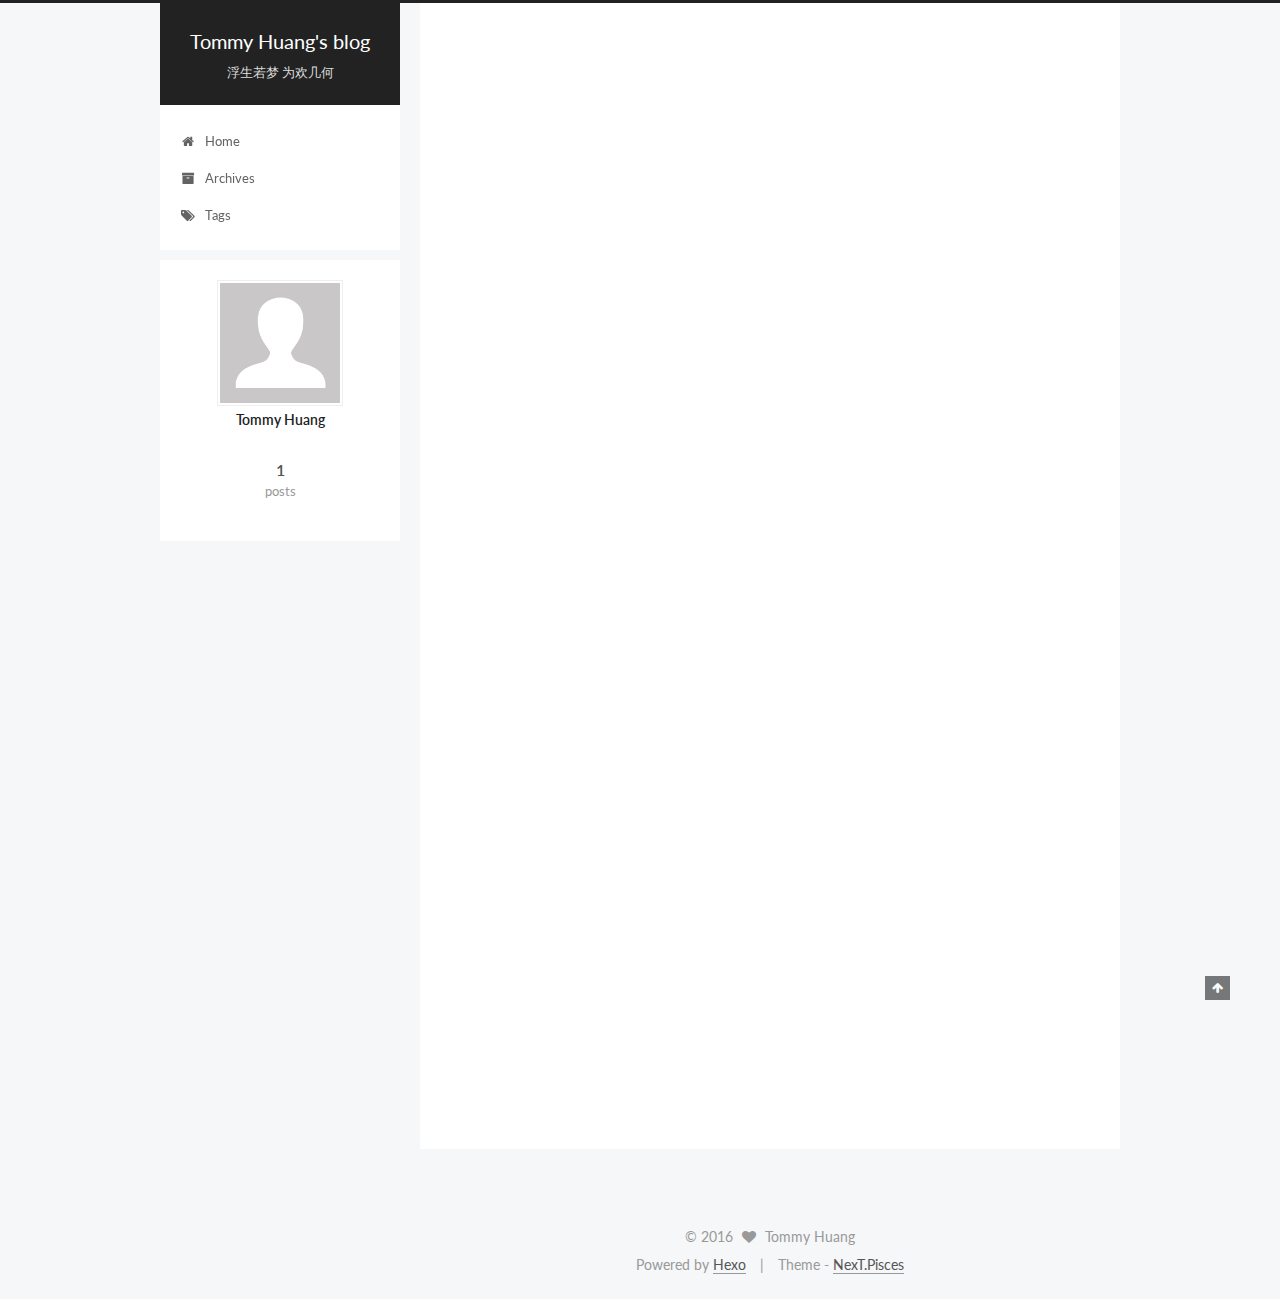
==== commit cfc4255c: "Site updated: 2016-05-12 13:21:55" ====
--- a/index.html
+++ b/index.html
@@ -1,12 +1,90 @@
-<!DOCTYPE html>
-<html>
+<!doctype html>
+
+
+
+  
+
+
+<html class="theme-next pisces use-motion">
 <head>
-  <meta charset="utf-8">
-  
-  <meta http-equiv="X-UA-Compatible" content="IE=edge" >
-  <title>Tommy Huang&#39;s blog</title>
-  <meta name="viewport" content="width=device-width, initial-scale=1, maximum-scale=1">
-  <meta name="description">
+  <meta charset="UTF-8"/>
+<meta http-equiv="X-UA-Compatible" content="IE=edge,chrome=1" />
+<meta name="viewport" content="width=device-width, initial-scale=1, maximum-scale=1"/>
+
+
+
+<meta http-equiv="Cache-Control" content="no-transform" />
+<meta http-equiv="Cache-Control" content="no-siteapp" />
+
+
+
+
+
+
+
+
+
+
+
+
+  
+  
+  <link href="/vendors/fancybox/source/jquery.fancybox.css?v=2.1.5" rel="stylesheet" type="text/css" />
+
+
+
+
+  
+  
+  
+  
+
+  
+    
+    
+  
+
+  
+
+  
+
+  
+
+  
+
+  
+    
+    
+    <link href="//fonts.googleapis.com/css?family=Lato:300,300italic,400,400italic,700,700italic&subset=latin,latin-ext" rel="stylesheet" type="text/css">
+  
+
+
+
+
+
+
+<link href="/vendors/font-awesome/css/font-awesome.min.css?v=4.4.0" rel="stylesheet" type="text/css" />
+
+<link href="/css/main.css?v=5.0.1" rel="stylesheet" type="text/css" />
+
+
+  <meta name="keywords" content="Hexo, NexT" />
+
+
+
+
+
+
+
+
+  <link rel="shortcut icon" type="image/x-icon" href="/favicon.ico?v=5.0.1" />
+
+
+
+
+
+
+<meta name="description">
 <meta property="og:type" content="website">
 <meta property="og:title" content="Tommy Huang's blog">
 <meta property="og:url" content="http://yoursite.com/index.html">
@@ -15,220 +93,191 @@
 <meta name="twitter:card" content="summary">
 <meta name="twitter:title" content="Tommy Huang's blog">
 <meta name="twitter:description">
-  
-    <link rel="alternative" href="/atom.xml" title="Tommy Huang&#39;s blog" type="application/atom+xml">
-  
-  
-    <link rel="icon" href="/favicon.png">
-  
-  <link rel="stylesheet" href="/css/style.css">
+
+
+
+<script type="text/javascript" id="hexo.configuration">
+  var NexT = window.NexT || {};
+  var CONFIG = {
+    scheme: 'Pisces',
+    sidebar: {"position":"left","display":"post"},
+    fancybox: true,
+    motion: true,
+    duoshuo: {
+      userId: 0,
+      author: 'Author'
+    }
+  };
+</script>
+
+  <title> Tommy Huang's blog </title>
 </head>
 
-<body>
-  <div id="container">
-    <div class="left-col">
-    <div class="overlay"></div>
-<div class="intrude-less">
-	<header id="header" class="inner">
-		<a href="/" class="profilepic">
-			
-			<img lazy-src="null" class="js-avatar">
-			
-		</a>
-
-		<hgroup>
-		  <h1 class="header-author"><a href="/">Tommy Huang</a></h1>
-		</hgroup>
-
-		
-		<p class="header-subtitle">浮生若梦 为欢几何</p>
-		
-
-		
-			<div class="switch-btn">
-				<div class="icon">
-					<div class="icon-ctn">
-						<div class="icon-wrap icon-house" data-idx="0">
-							<div class="birdhouse"></div>
-							<div class="birdhouse_holes"></div>
-						</div>
-						<div class="icon-wrap icon-ribbon hide" data-idx="1">
-							<div class="ribbon"></div>
-						</div>
-						
-						<div class="icon-wrap icon-link hide" data-idx="2">
-							<div class="loopback_l"></div>
-							<div class="loopback_r"></div>
-						</div>
-						
-						
-						<div class="icon-wrap icon-me hide" data-idx="3">
-							<div class="user"></div>
-							<div class="shoulder"></div>
-						</div>
-						
-					</div>
-					
-				</div>
-				<div class="tips-box hide">
-					<div class="tips-arrow"></div>
-					<ul class="tips-inner">
-						<li>Menu</li>
-						<li>Tags</li>
-						
-						<li>Links</li>
-						
-						
-						<li>Über</li>
-						
-					</ul>
-				</div>
-			</div>
-		
-
-		<div class="switch-area">
-			<div class="switch-wrap">
-				<section class="switch-part switch-part1">
-					<nav class="header-menu">
-						<ul>
-						
-							<li><a href="/">主页</a></li>
-				        
-							<li><a href="/archives">所有文章</a></li>
-				        
-						</ul>
-					</nav>
-					<nav class="header-nav">
-						<div class="social">
-							
-								<a class="github" target="_blank" href="#" title="github">github</a>
-					        
-								<a class="weibo" target="_blank" href="#" title="weibo">weibo</a>
-					        
-								<a class="rss" target="_blank" href="#" title="rss">rss</a>
-					        
-								<a class="zhihu" target="_blank" href="#" title="zhihu">zhihu</a>
-					        
-						</div>
-					</nav>
-				</section>
-				
-				
-				<section class="switch-part switch-part2">
-					<div class="widget tagcloud" id="js-tagcloud">
-						
-					</div>
-				</section>
-				
-				
-				
-				<section class="switch-part switch-part3">
-					<div id="js-friends">
-					
-			          <a target="_blank" class="main-nav-link switch-friends-link" href="http://localhost:4000/">奥巴马的博客</a>
-			        
-			          <a target="_blank" class="main-nav-link switch-friends-link" href="http://localhost:4000/">卡卡的美丽传说</a>
-			        
-			          <a target="_blank" class="main-nav-link switch-friends-link" href="http://localhost:4000/">本泽马的博客</a>
-			        
-			          <a target="_blank" class="main-nav-link switch-friends-link" href="http://localhost:4000/">吉格斯的博客</a>
-			        
-			          <a target="_blank" class="main-nav-link switch-friends-link" href="http://localhost:4000/">习大大大不同</a>
-			        
-			          <a target="_blank" class="main-nav-link switch-friends-link" href="http://localhost:4000/">托蒂的博客</a>
-			        
-			        </div>
-				</section>
-				
-
-				
-				
-				<section class="switch-part switch-part4">
-				
-					<div id="js-aboutme">我是谁，我从哪里来，我到哪里去？我就是我，是颜色不一样的吃货…</div>
-				</section>
-				
-			</div>
-		</div>
-	</header>				
+<body itemscope itemtype="http://schema.org/WebPage" lang="">
+
+  
+
+
+
+
+
+
+
+
+
+
+  
+  
+    
+  
+
+  <div class="container one-collumn sidebar-position-left 
+   page-home 
+ ">
+    <div class="headband"></div>
+
+    <header id="header" class="header" itemscope itemtype="http://schema.org/WPHeader">
+      <div class="header-inner"><div class="site-meta ">
+  
+
+  <div class="custom-logo-site-title">
+    <a href="/"  class="brand" rel="start">
+      <span class="logo-line-before"><i></i></span>
+      <span class="site-title">Tommy Huang's blog</span>
+      <span class="logo-line-after"><i></i></span>
+    </a>
+  </div>
+  <p class="site-subtitle">浮生若梦 为欢几何</p>
 </div>
 
-    </div>
-    <div class="mid-col">
-      <nav id="mobile-nav">
-  	<div class="overlay">
-  		<div class="slider-trigger"></div>
-  		<h1 class="header-author js-mobile-header hide">Tommy Huang</h1>
-  	</div>
-	<div class="intrude-less">
-		<header id="header" class="inner">
-			<div class="profilepic">
-			
-				<img lazy-src="null" class="js-avatar">
-			
-			</div>
-			<hgroup>
-			  <h1 class="header-author">Tommy Huang</h1>
-			</hgroup>
-			
-			<p class="header-subtitle">浮生若梦 为欢几何</p>
-			
-			<nav class="header-menu">
-				<ul>
-				
-					<li><a href="/">主页</a></li>
-		        
-					<li><a href="/archives">所有文章</a></li>
-		        
-		        <div class="clearfix"></div>
-				</ul>
-			</nav>
-			<nav class="header-nav">
-				<div class="social">
-					
-						<a class="github" target="_blank" href="#" title="github">github</a>
-			        
-						<a class="weibo" target="_blank" href="#" title="weibo">weibo</a>
-			        
-						<a class="rss" target="_blank" href="#" title="rss">rss</a>
-			        
-						<a class="zhihu" target="_blank" href="#" title="zhihu">zhihu</a>
-			        
-				</div>
-			</nav>
-		</header>				
-	</div>
+<div class="site-nav-toggle">
+  <button>
+    <span class="btn-bar"></span>
+    <span class="btn-bar"></span>
+    <span class="btn-bar"></span>
+  </button>
+</div>
+
+<nav class="site-nav">
+  
+
+  
+    <ul id="menu" class="menu">
+      
+        
+        <li class="menu-item menu-item-home">
+          <a href="/" rel="section">
+            
+              <i class="menu-item-icon fa fa-fw fa-home"></i> <br />
+            
+            Home
+          </a>
+        </li>
+      
+        
+        <li class="menu-item menu-item-archives">
+          <a href="/archives" rel="section">
+            
+              <i class="menu-item-icon fa fa-fw fa-archive"></i> <br />
+            
+            Archives
+          </a>
+        </li>
+      
+        
+        <li class="menu-item menu-item-tags">
+          <a href="/tags" rel="section">
+            
+              <i class="menu-item-icon fa fa-fw fa-tags"></i> <br />
+            
+            Tags
+          </a>
+        </li>
+      
+
+      
+    </ul>
+  
+
+  
 </nav>
 
-      <div class="body-wrap">
-  
-    <article id="post-hello-world" class="article article-type-post" itemscope itemprop="blogPost">
-  
-    <div class="article-meta">
-      <a href="/2016/05/09/hello-world/" class="article-date">
-  	<time datetime="2016-05-09T05:01:57.637Z" itemprop="datePublished">2016-05-09</time>
-</a>
-    </div>
-  
-  <div class="article-inner">
-    
-      <input type="hidden" class="isFancy" />
-    
-    
-      <header class="article-header">
-        
-  
-    <h1 itemprop="name">
-      <a class="article-title" href="/2016/05/09/hello-world/">Hello World</a>
-    </h1>
-  
-
+ </div>
+    </header>
+
+    <main id="main" class="main">
+      <div class="main-inner">
+        <div class="content-wrap">
+          <div id="content" class="content">
+            
+  <section id="posts" class="posts-expand">
+    
+      
+
+  
+  
+
+  
+  
+  
+
+  <article class="post post-type-normal " itemscope itemtype="http://schema.org/Article">
+
+    
+      <header class="post-header">
+
+        
+        
+          <h1 class="post-title" itemprop="name headline">
+            
+            
+              
+                
+                <a class="post-title-link" href="/2016/05/12/hello-world/" itemprop="url">
+                  Hello World
+                </a>
+              
+            
+          </h1>
+        
+
+        <div class="post-meta">
+          <span class="post-time">
+            <span class="post-meta-item-icon">
+              <i class="fa fa-calendar-o"></i>
+            </span>
+            <span class="post-meta-item-text">Posted on</span>
+            <time itemprop="dateCreated" datetime="2016-05-12T12:55:17+08:00" content="2016-05-12">
+              2016-05-12
+            </time>
+          </span>
+
+          
+
+          
+            
+          
+
+          
+
+          
+          
+
+          
+        </div>
       </header>
-      
-    
-    <div class="article-entry" itemprop="articleBody">
-      
-        <p>Welcome to <a href="https://hexo.io/" target="_blank" rel="external">Hexo</a>! This is your very first post. Check <a href="https://hexo.io/docs/" target="_blank" rel="external">documentation</a> for more info. If you get any problems when using Hexo, you can find the answer in <a href="https://hexo.io/docs/troubleshooting.html" target="_blank" rel="external">troubleshooting</a> or you can ask me on <a href="https://github.com/hexojs/hexo/issues" target="_blank" rel="external">GitHub</a>.</p>
+    
+
+
+    <div class="post-body" itemprop="articleBody">
+
+      
+      
+
+      
+        
+          
+            <p>Welcome to <a href="https://hexo.io/" target="_blank" rel="external">Hexo</a>! This is your very first post. Check <a href="https://hexo.io/docs/" target="_blank" rel="external">documentation</a> for more info. If you get any problems when using Hexo, you can find the answer in <a href="https://hexo.io/docs/troubleshooting.html" target="_blank" rel="external">troubleshooting</a> or you can ask me on <a href="https://github.com/hexojs/hexo/issues" target="_blank" rel="external">GitHub</a>.</p>
 <h2 id="Quick-Start"><a href="#Quick-Start" class="headerlink" title="Quick Start"></a>Quick Start</h2><h3 id="Create-a-new-post"><a href="#Create-a-new-post" class="headerlink" title="Create a new post"></a>Create a new post</h3><figure class="highlight bash"><table><tr><td class="gutter"><pre><span class="line">1</span><br></pre></td><td class="code"><pre><span class="line">$ hexo new <span class="string">"My New Post"</span></span><br></pre></td></tr></table></figure>
 <p>More info: <a href="https://hexo.io/docs/writing.html" target="_blank" rel="external">Writing</a></p>
 <h3 id="Run-server"><a href="#Run-server" class="headerlink" title="Run server"></a>Run server</h3><figure class="highlight bash"><table><tr><td class="gutter"><pre><span class="line">1</span><br></pre></td><td class="code"><pre><span class="line">$ hexo server</span><br></pre></td></tr></table></figure>
@@ -238,92 +287,225 @@
 <h3 id="Deploy-to-remote-sites"><a href="#Deploy-to-remote-sites" class="headerlink" title="Deploy to remote sites"></a>Deploy to remote sites</h3><figure class="highlight bash"><table><tr><td class="gutter"><pre><span class="line">1</span><br></pre></td><td class="code"><pre><span class="line">$ hexo deploy</span><br></pre></td></tr></table></figure>
 <p>More info: <a href="https://hexo.io/docs/deployment.html" target="_blank" rel="external">Deployment</a></p>
 
+          
+        
       
     </div>
-    
-    <div class="article-info article-info-index">
-      
-      
-      
-
-      
-      <div class="clearfix"></div>
+
+    <div>
+      
     </div>
-    
-  </div>
-  
-</article>
-
-
-
-
-
-
-
-
-
-  
-  
-</div>
-      <footer id="footer">
-  <div class="outer">
-    <div id="footer-info">
-    	<div class="footer-left">
-    		&copy; 2016 Tommy Huang
-    	</div>
-      	<div class="footer-right">
-      		<a href="http://hexo.io/" target="_blank">Hexo</a>  Theme <a href="https://github.com/litten/hexo-theme-yilia" target="_blank">Yilia</a> by Litten
-      	</div>
+
+    <div>
+      
+    </div>
+
+    <footer class="post-footer">
+      
+
+      
+
+      
+      
+        <div class="post-eof"></div>
+      
+    </footer>
+  </article>
+
+
+    
+  </section>
+
+  
+
+
+          </div>
+          
+
+
+          
+
+        </div>
+        
+          
+  
+  <div class="sidebar-toggle">
+    <div class="sidebar-toggle-line-wrap">
+      <span class="sidebar-toggle-line sidebar-toggle-line-first"></span>
+      <span class="sidebar-toggle-line sidebar-toggle-line-middle"></span>
+      <span class="sidebar-toggle-line sidebar-toggle-line-last"></span>
     </div>
   </div>
-</footer>
+
+  <aside id="sidebar" class="sidebar">
+    <div class="sidebar-inner">
+
+      
+
+      
+
+      <section class="site-overview sidebar-panel  sidebar-panel-active ">
+        <div class="site-author motion-element" itemprop="author" itemscope itemtype="http://schema.org/Person">
+          <img class="site-author-image" itemprop="image"
+               src="/images/avatar.gif"
+               alt="Tommy Huang" />
+          <p class="site-author-name" itemprop="name">Tommy Huang</p>
+          <p class="site-description motion-element" itemprop="description"></p>
+        </div>
+        <nav class="site-state motion-element">
+          <div class="site-state-item site-state-posts">
+            <a href="/archives">
+              <span class="site-state-item-count">1</span>
+              <span class="site-state-item-name">posts</span>
+            </a>
+          </div>
+
+          
+
+          
+
+        </nav>
+
+        
+
+        <div class="links-of-author motion-element">
+          
+        </div>
+
+        
+        
+
+        
+        
+
+      </section>
+
+      
+
     </div>
-    
-  <link rel="stylesheet" href="/fancybox/jquery.fancybox.css">
-
-
-<script>
-	var yiliaConfig = {
-		fancybox: true,
-		mathjax: true,
-		animate: true,
-		isHome: true,
-		isPost: false,
-		isArchive: false,
-		isTag: false,
-		isCategory: false,
-		open_in_new: false
-	}
+  </aside>
+
+
+        
+      </div>
+    </main>
+
+    <footer id="footer" class="footer">
+      <div class="footer-inner">
+        <div class="copyright" >
+  
+  &copy; 
+  <span itemprop="copyrightYear">2016</span>
+  <span class="with-love">
+    <i class="fa fa-heart"></i>
+  </span>
+  <span class="author" itemprop="copyrightHolder">Tommy Huang</span>
+</div>
+
+<div class="powered-by">
+  Powered by <a class="theme-link" href="http://hexo.io">Hexo</a>
+</div>
+
+<div class="theme-info">
+  Theme -
+  <a class="theme-link" href="https://github.com/iissnan/hexo-theme-next">
+    NexT.Pisces
+  </a>
+</div>
+
+        
+
+        
+      </div>
+    </footer>
+
+    <div class="back-to-top">
+      <i class="fa fa-arrow-up"></i>
+    </div>
+  </div>
+
+  
+
+<script type="text/javascript">
+  if (Object.prototype.toString.call(window.Promise) !== '[object Function]') {
+    window.Promise = null;
+  }
 </script>
-<script src="http://7.url.cn/edu/jslib/comb/require-2.1.6,jquery-1.9.1.min.js"></script>
-<script src="/js/main.js"></script>
-
-
-
-
-
-
-<script type="text/x-mathjax-config">
-MathJax.Hub.Config({
-    tex2jax: {
-        inlineMath: [ ['$','$'], ["\\(","\\)"]  ],
-        processEscapes: true,
-        skipTags: ['script', 'noscript', 'style', 'textarea', 'pre', 'code']
-    }
-});
-
-MathJax.Hub.Queue(function() {
-    var all = MathJax.Hub.getAllJax(), i;
-    for(i=0; i < all.length; i += 1) {
-        all[i].SourceElement().parentNode.className += ' has-jax';                 
-    }       
-});
-</script>
-
-<script type="text/javascript" src="http://cdn.mathjax.org/mathjax/latest/MathJax.js?config=TeX-AMS-MML_HTMLorMML">
-</script>
-
-
-  </div>
+
+
+
+
+
+
+
+
+
+  
+
+
+
+  
+  <script type="text/javascript" src="/vendors/jquery/index.js?v=2.1.3"></script>
+
+  
+  <script type="text/javascript" src="/vendors/fastclick/lib/fastclick.min.js?v=1.0.6"></script>
+
+  
+  <script type="text/javascript" src="/vendors/jquery_lazyload/jquery.lazyload.js?v=1.9.7"></script>
+
+  
+  <script type="text/javascript" src="/vendors/velocity/velocity.min.js?v=1.2.1"></script>
+
+  
+  <script type="text/javascript" src="/vendors/velocity/velocity.ui.min.js?v=1.2.1"></script>
+
+  
+  <script type="text/javascript" src="/vendors/fancybox/source/jquery.fancybox.pack.js?v=2.1.5"></script>
+
+
+  
+
+
+  <script type="text/javascript" src="/js/src/utils.js?v=5.0.1"></script>
+
+  <script type="text/javascript" src="/js/src/motion.js?v=5.0.1"></script>
+
+
+
+  
+  
+
+
+  <script type="text/javascript" src="/js/src/affix.js?v=5.0.1"></script>
+
+  <script type="text/javascript" src="/js/src/schemes/pisces.js?v=5.0.1"></script>
+
+
+
+  
+
+  
+
+
+  <script type="text/javascript" src="/js/src/bootstrap.js?v=5.0.1"></script>
+
+
+
+  
+
+
+
+  
+
+
+
+  
+  
+  
+
+  
+
+  
+
 </body>
-</html>+</html>
--- a/css/main.css
+++ b/css/main.css
@@ -0,0 +1,2522 @@
+/* normalize.css v3.0.2 | MIT License | git.io/normalize */
+html {
+  font-family: sans-serif; /* 1 */
+  -ms-text-size-adjust: 100%; /* 2 */
+  -webkit-text-size-adjust: 100%; /* 2 */
+}
+body {
+  margin: 0;
+}
+article,
+aside,
+details,
+figcaption,
+figure,
+footer,
+header,
+hgroup,
+main,
+menu,
+nav,
+section,
+summary {
+  display: block;
+}
+audio,
+canvas,
+progress,
+video {
+  display: inline-block; /* 1 */
+  vertical-align: baseline; /* 2 */
+}
+audio:not([controls]) {
+  display: none;
+  height: 0;
+}
+[hidden],
+template {
+  display: none;
+}
+a {
+  background-color: transparent;
+}
+a:active,
+a:hover {
+  outline: 0;
+}
+abbr[title] {
+  border-bottom: 1px dotted;
+}
+b,
+strong {
+  font-weight: bold;
+}
+dfn {
+  font-style: italic;
+}
+h1 {
+  font-size: 2em;
+  margin: 0.67em 0;
+}
+mark {
+  background: #ff0;
+  color: #000;
+}
+small {
+  font-size: 80%;
+}
+sub,
+sup {
+  font-size: 75%;
+  line-height: 0;
+  position: relative;
+  vertical-align: baseline;
+}
+sup {
+  top: -0.5em;
+}
+sub {
+  bottom: -0.25em;
+}
+img {
+  border: 0;
+}
+svg:not(:root) {
+  overflow: hidden;
+}
+figure {
+  margin: 1em 40px;
+}
+hr {
+  -moz-box-sizing: content-box;
+  box-sizing: content-box;
+  height: 0;
+}
+pre {
+  overflow: auto;
+}
+code,
+kbd,
+pre,
+samp {
+  font-family: monospace, monospace;
+  font-size: 1em;
+}
+button,
+input,
+optgroup,
+select,
+textarea {
+  color: inherit; /* 1 */
+  font: inherit; /* 2 */
+  margin: 0; /* 3 */
+}
+button {
+  overflow: visible;
+}
+button,
+select {
+  text-transform: none;
+}
+button,
+html input[type="button"],
+input[type="reset"],
+input[type="submit"] {
+  -webkit-appearance: button; /* 2 */
+  cursor: pointer; /* 3 */
+}
+button[disabled],
+html input[disabled] {
+  cursor: default;
+}
+button::-moz-focus-inner,
+input::-moz-focus-inner {
+  border: 0;
+  padding: 0;
+}
+input {
+  line-height: normal;
+}
+input[type="checkbox"],
+input[type="radio"] {
+  box-sizing: border-box; /* 1 */
+  padding: 0; /* 2 */
+}
+input[type="number"]::-webkit-inner-spin-button,
+input[type="number"]::-webkit-outer-spin-button {
+  height: auto;
+}
+input[type="search"] {
+  -webkit-appearance: textfield; /* 1 */
+  -moz-box-sizing: content-box;
+  -webkit-box-sizing: content-box; /* 2 */
+  box-sizing: content-box;
+}
+input[type="search"]::-webkit-search-cancel-button,
+input[type="search"]::-webkit-search-decoration {
+  -webkit-appearance: none;
+}
+fieldset {
+  border: 1px solid #c0c0c0;
+  margin: 0 2px;
+  padding: 0.35em 0.625em 0.75em;
+}
+legend {
+  border: 0; /* 1 */
+  padding: 0; /* 2 */
+}
+textarea {
+  overflow: auto;
+}
+optgroup {
+  font-weight: bold;
+}
+table {
+  border-collapse: collapse;
+  border-spacing: 0;
+}
+td,
+th {
+  padding: 0;
+}
+::selection {
+  background: #262a30;
+  color: #fff;
+}
+body {
+  position: relative;
+  font-family: 'Lato', "PingFang SC", "Microsoft YaHei", sans-serif;
+  font-size: 14px;
+  line-height: 2;
+  color: #555;
+  background: #fff;
+}
+@media (max-width: 767px) {
+  body {
+    padding-right: 0 !important;
+  }
+}
+@media (min-width: 768px) and (max-width: 991px) {
+  body {
+    padding-right: 0 !important;
+  }
+}
+@media (min-width: 1600px) {
+  body {
+    font-size: 16px;
+  }
+}
+h1,
+h2,
+h3,
+h4,
+h5,
+h6 {
+  margin: 0;
+  padding: 0;
+  font-weight: bold;
+  line-height: 1.5;
+  font-family: 'Lato', "PingFang SC", "Microsoft YaHei", sans-serif;
+}
+h2,
+h3,
+h4,
+h5,
+h6 {
+  margin: 20px 0 15px;
+}
+h1 {
+  font-size: 22px;
+}
+@media (max-width: 767px) {
+  h1 {
+    font-size: 18px;
+  }
+}
+h2 {
+  font-size: 20px;
+}
+@media (max-width: 767px) {
+  h2 {
+    font-size: 16px;
+  }
+}
+h3 {
+  font-size: 18px;
+}
+@media (max-width: 767px) {
+  h3 {
+    font-size: 14px;
+  }
+}
+h4 {
+  font-size: 16px;
+}
+@media (max-width: 767px) {
+  h4 {
+    font-size: 12px;
+  }
+}
+h5 {
+  font-size: 14px;
+}
+@media (max-width: 767px) {
+  h5 {
+    font-size: 10px;
+  }
+}
+h6 {
+  font-size: 12px;
+}
+@media (max-width: 767px) {
+  h6 {
+    font-size: 8px;
+  }
+}
+p {
+  margin: 0 0 25px 0;
+}
+a {
+  color: #555;
+  text-decoration: none;
+  border-bottom: 1px solid #999;
+  word-wrap: break-word;
+}
+a:hover {
+  color: #222;
+  border-bottom-color: #222;
+}
+ul {
+  list-style: none;
+}
+blockquote {
+  margin: 0;
+  padding: 0;
+}
+img {
+  display: block;
+  margin: auto;
+  max-width: 100%;
+  height: auto;
+}
+hr {
+  margin: 40px 0;
+  height: 3px;
+  border: none;
+  background-color: #ddd;
+  background-image: repeating-linear-gradient(-45deg, #fff, #fff 4px, transparent 4px, transparent 8px);
+}
+blockquote {
+  padding: 0 15px;
+  color: #666;
+  border-left: 4px solid #ddd;
+}
+blockquote cite::before {
+  content: "-";
+  padding: 0 5px;
+}
+dt {
+  font-weight: 700;
+}
+dd {
+  margin: 0;
+  padding: 0;
+}
+.text-left {
+  text-align: left;
+}
+.text-center {
+  text-align: center;
+}
+.text-right {
+  text-align: right;
+}
+.text-justify {
+  text-align: justify;
+}
+.text-nowrap {
+  white-space: nowrap;
+}
+.text-lowercase {
+  text-transform: lowercase;
+}
+.text-uppercase {
+  text-transform: uppercase;
+}
+.text-capitalize {
+  text-transform: capitalize;
+}
+.center-block {
+  display: block;
+  margin-left: auto;
+  margin-right: auto;
+}
+.clearfix:before,
+.clearfix:after {
+  content: " ";
+  display: table;
+}
+.clearfix:after {
+  clear: both;
+}
+.pullquote {
+  width: 45%;
+}
+.pullquote.left {
+  float: left;
+  margin-left: 5px;
+  margin-right: 10px;
+}
+.pullquote.right {
+  float: right;
+  margin-left: 10px;
+  margin-right: 5px;
+}
+.affix.affix.affix {
+  position: fixed;
+}
+.translation {
+  margin-top: -20px;
+  font-size: 14px;
+  color: #999;
+}
+.scrollbar-measure {
+  width: 100px;
+  height: 100px;
+  overflow: scroll;
+  position: absolute;
+  top: -9999px;
+}
+.use-motion .motion-element {
+  opacity: 0;
+}
+#local-search-input {
+  padding: 3px;
+  border: none;
+  text-indent: 14px;
+  border-radius: 0;
+  width: 140px;
+  outline: none;
+  border-bottom: 1px solid #999;
+  background: inherit;
+  opacity: 0.5;
+}
+#local-search-input:focus {
+  opacity: 1;
+}
+.search-icon {
+  position: absolute;
+  top: 9px;
+}
+table {
+  margin: 20px 0;
+  width: 100%;
+  border-collapse: collapse;
+  border-spacing: 0;
+  border: 1px solid #ddd;
+  font-size: 14px;
+  table-layout: fixed;
+  word-wrap: break-all;
+}
+table>tbody>tr:nth-of-type(odd) {
+  background-color: #f9f9f9;
+}
+table>tbody>tr:hover {
+  background-color: #f5f5f5;
+}
+caption,
+th,
+td {
+  padding: 8px;
+  text-align: left;
+  vertical-align: middle;
+  font-weight: normal;
+}
+th,
+td {
+  border-bottom: 3px solid #ddd;
+  border-right: 1px solid #eee;
+}
+th {
+  padding-bottom: 10px;
+  font-weight: 700;
+}
+td {
+  border-bottom-width: 1px;
+}
+html,
+body {
+  height: 100%;
+}
+.container {
+  position: relative;
+  min-height: 100%;
+}
+.header-inner {
+  margin: 0 auto;
+  padding: 100px 0 70px;
+  width: 700px;
+}
+@media (min-width: 1600px) {
+  .container .header-inner {
+    width: 900px;
+  }
+}
+.main {
+  padding-bottom: 150px;
+}
+.main-inner {
+  margin: 0 auto;
+  width: 700px;
+}
+@media (min-width: 1600px) {
+  .container .main-inner {
+    width: 900px;
+  }
+}
+.footer {
+  position: absolute;
+  left: 0;
+  bottom: 0;
+  width: 100%;
+  min-height: 50px;
+}
+.footer-inner {
+  box-sizing: border-box;
+  margin: 20px auto;
+  width: 700px;
+}
+@media (min-width: 1600px) {
+  .container .footer-inner {
+    width: 900px;
+  }
+}
+pre,
+.highlight {
+  overflow: auto;
+  margin: 20px 0;
+  padding: 15px;
+  font-size: 13px;
+  color: #4d4d4c;
+  background: #f7f7f7;
+  line-height: 1.6;
+}
+pre,
+code {
+  font-family: consolas, Menlo, "PingFang SC", "Microsoft YaHei", monospace;
+}
+code {
+  padding: 2px 4px;
+  word-break: break-all;
+  color: #555;
+  background: #eee;
+  border-radius: 4px;
+  font-size: 13px;
+}
+pre code {
+  padding: 0;
+  color: #4d4d4c;
+  background: none;
+  text-shadow: none;
+}
+.highlight pre {
+  border: none;
+  margin: 0;
+  padding: 1px;
+}
+.highlight table {
+  margin: 0;
+  width: auto;
+  border: none;
+}
+.highlight td {
+  border: none;
+  padding: 0;
+}
+.highlight figcaption {
+  font-size: 1em;
+  color: #4d4d4c;
+  line-height: 1em;
+  margin-bottom: 1em;
+}
+.highlight figcaption:before,
+.highlight figcaption:after {
+  content: " ";
+  display: table;
+}
+.highlight figcaption:after {
+  clear: both;
+}
+.highlight figcaption a {
+  float: right;
+  color: #4d4d4c;
+}
+.highlight figcaption a:hover {
+  border-bottom-color: #4d4d4c;
+}
+.highlight .gutter pre {
+  color: #666;
+  text-align: right;
+  padding-right: 20px;
+}
+.highlight .line {
+  height: 20px;
+}
+.gist table {
+  width: auto;
+}
+.gist table td {
+  border: none;
+}
+pre .comment {
+  color: #8e908c;
+}
+pre .variable,
+pre .attribute,
+pre .tag,
+pre .regexp,
+pre .ruby .constant,
+pre .xml .tag .title,
+pre .xml .pi,
+pre .xml .doctype,
+pre .html .doctype,
+pre .css .id,
+pre .css .class,
+pre .css .pseudo {
+  color: #c82829;
+}
+pre .number,
+pre .preprocessor,
+pre .built_in,
+pre .literal,
+pre .params,
+pre .constant,
+pre .command {
+  color: #f5871f;
+}
+pre .ruby .class .title,
+pre .css .rules .attribute,
+pre .string,
+pre .value,
+pre .inheritance,
+pre .header,
+pre .ruby .symbol,
+pre .xml .cdata,
+pre .special,
+pre .number,
+pre .formula {
+  color: #718c00;
+}
+pre .title,
+pre .css .hexcolor {
+  color: #3e999f;
+}
+pre .function,
+pre .python .decorator,
+pre .python .title,
+pre .ruby .function .title,
+pre .ruby .title .keyword,
+pre .perl .sub,
+pre .javascript .title,
+pre .coffeescript .title {
+  color: #4271ae;
+}
+pre .keyword,
+pre .javascript .function {
+  color: #8959a8;
+}
+.full-image.full-image.full-image {
+  border: none;
+  max-width: 100%;
+  width: auto;
+  margin: 20px auto;
+}
+@media (min-width: 992px) {
+  .full-image.full-image.full-image {
+    max-width: none;
+    width: 126%;
+    margin: 0 -13%;
+  }
+}
+.blockquote-center,
+.page-home .post-type-quote blockquote,
+.page-post-detail .post-type-quote blockquote {
+  position: relative;
+  margin: 40px 0;
+  padding: 0;
+  border-left: none;
+  text-align: center;
+}
+.blockquote-center::before,
+.page-home .post-type-quote blockquote::before,
+.page-post-detail .post-type-quote blockquote::before,
+.blockquote-center::after,
+.page-home .post-type-quote blockquote::after,
+.page-post-detail .post-type-quote blockquote::after {
+  position: absolute;
+  content: ' ';
+  display: block;
+  width: 100%;
+  height: 24px;
+  opacity: 0.2;
+  background-repeat: no-repeat;
+  background-position: 0 -6px;
+  background-size: 22px 22px;
+}
+.blockquote-center::before,
+.page-home .post-type-quote blockquote::before,
+.page-post-detail .post-type-quote blockquote::before {
+  top: -20px;
+  background-image: url("../images/quote-l.svg");
+  border-top: 1px solid #ccc;
+}
+.blockquote-center::after,
+.page-home .post-type-quote blockquote::after,
+.page-post-detail .post-type-quote blockquote::after {
+  bottom: -20px;
+  background-image: url("../images/quote-r.svg");
+  border-bottom: 1px solid #ccc;
+  background-position: 100% 8px;
+}
+.blockquote-center p,
+.page-home .post-type-quote blockquote p,
+.page-post-detail .post-type-quote blockquote p,
+.blockquote-center div,
+.page-home .post-type-quote blockquote div,
+.page-post-detail .post-type-quote blockquote div {
+  text-align: center;
+}
+.post .post-body .group-picture img {
+  box-sizing: border-box;
+  padding: 0 3px;
+  border: none;
+}
+.post .group-picture-row {
+  overflow: hidden;
+  margin-top: 6px;
+}
+.post .group-picture-row:first-child {
+  margin-top: 0;
+}
+.post .group-picture-column {
+  float: left;
+}
+.page-post-detail .post-body .group-picture-column {
+  float: none;
+  margin-top: 10px;
+  width: auto !important;
+}
+.page-post-detail .post-body .group-picture-column img {
+  margin: 0 auto;
+}
+.page-archive .group-picture-container {
+  overflow: hidden;
+}
+.page-archive .group-picture-row {
+  float: left;
+}
+.page-archive .group-picture-row:first-child {
+  margin-top: 6px;
+}
+.page-archive .group-picture-column {
+  max-width: 150px;
+  max-height: 150px;
+}
+.btn {
+  display: inline-block;
+  padding: 0 20px;
+  font-size: 14px;
+  color: #fff;
+  background: #222;
+  border: 2px solid #555;
+  text-decoration: none;
+  border-radius: 0;
+  transition-property: background-color;
+  transition-duration: 0.2s;
+  transition-timing-function: ease-in-out;
+  transition-delay: 0s;
+}
+.btn:hover,
+.post-more-link .btn:hover {
+  border-color: #222;
+  color: #fff;
+  background: #222;
+}
+.btn-bar {
+  display: block;
+  width: 22px;
+  height: 2px;
+  background: #555;
+  border-radius: 1px;
+}
+.btn-bar+.btn-bar {
+  margin-top: 4px;
+}
+.pagination {
+  margin: 120px 0 40px;
+  text-align: center;
+  border-top: 1px solid #eee;
+}
+.page-number-basic,
+.pagination .prev,
+.pagination .next,
+.pagination .page-number,
+.pagination .space {
+  display: inline-block;
+  position: relative;
+  top: -1px;
+  margin: 0 10px;
+  padding: 0 10px;
+  line-height: 30px;
+}
+@media (max-width: 767px) {
+  .page-number-basic,
+  .pagination .prev,
+  .pagination .next,
+  .pagination .page-number,
+  .pagination .space {
+    margin: 0 5px;
+  }
+}
+.pagination .prev,
+.pagination .next,
+.pagination .page-number {
+  border-bottom: 0;
+  border-top: 1px solid #eee;
+  transition-property: border-color;
+  transition-duration: 0.2s;
+  transition-timing-function: ease-in-out;
+  transition-delay: 0s;
+}
+.pagination .prev:hover,
+.pagination .next:hover,
+.pagination .page-number:hover {
+  border-top-color: #222;
+}
+.pagination .space {
+  padding: 0;
+  margin: 0;
+}
+.pagination .prev {
+  margin-left: 0;
+}
+.pagination .next {
+  margin-right: 0;
+}
+.pagination .page-number.current {
+  color: #fff;
+  background: #ccc;
+  border-top-color: #ccc;
+}
+@media (max-width: 767px) {
+  .pagination {
+    border-top: none;
+  }
+  .pagination .prev,
+  .pagination .next,
+  .pagination .page-number {
+    margin-bottom: 10px;
+    border-top: 0;
+    border-bottom: 1px solid #eee;
+  }
+  .pagination .prev:hover,
+  .pagination .next:hover,
+  .pagination .page-number:hover {
+    border-bottom-color: #222;
+  }
+}
+.comments {
+  margin: 60px 20px 0;
+}
+.tag-cloud {
+  text-align: center;
+}
+.tag-cloud a {
+  display: inline-block;
+  margin: 10px;
+}
+.back-to-top {
+  box-sizing: border-box;
+  position: fixed;
+  bottom: -100px;
+  right: 50px;
+  z-index: 1050;
+  padding: 0 6px;
+  width: 25px;
+  background: #222;
+  font-size: 12px;
+  opacity: 0.6;
+  color: #fff;
+  cursor: pointer;
+  text-align: center;
+  -webkit-transform: translateZ(0);
+  transition-property: bottom;
+  transition-duration: 0.2s;
+  transition-timing-function: ease-in-out;
+  transition-delay: 0s;
+}
+@media (max-width: 767px) {
+  .back-to-top {
+    display: none;
+  }
+}
+@media (min-width: 768px) and (max-width: 991px) {
+  .back-to-top {
+    display: none;
+  }
+}
+.back-to-top.back-to-top-on {
+  bottom: 40px;
+}
+.header {
+  background: #fff;
+}
+.header-inner {
+  position: relative;
+}
+.headband {
+  height: 3px;
+  background: #222;
+}
+.site-meta {
+  margin: 0;
+  text-align: center;
+}
+@media (max-width: 767px) {
+  .site-meta {
+    text-align: center;
+  }
+}
+.brand {
+  position: relative;
+  display: inline-block;
+  padding: 0 40px;
+  color: #fff;
+  background: #222;
+  border-bottom: none;
+}
+.brand:hover {
+  color: #fff;
+}
+.logo {
+  display: inline-block;
+  margin-right: 5px;
+  line-height: 36px;
+  vertical-align: top;
+}
+.site-title {
+  display: inline-block;
+  vertical-align: top;
+  line-height: 36px;
+  font-size: 20px;
+  font-weight: normal;
+  font-family: 'Lato', "PingFang SC", "Microsoft YaHei", sans-serif;
+}
+.site-subtitle {
+  margin-top: 10px;
+  font-size: 13px;
+  color: #ddd;
+}
+.use-motion .brand {
+  opacity: 0;
+}
+.use-motion .logo,
+.use-motion .site-title,
+.use-motion .site-subtitle {
+  opacity: 0;
+  position: relative;
+  top: -10px;
+}
+.site-nav-toggle {
+  display: none;
+  position: absolute;
+  top: 10px;
+  left: 10px;
+}
+@media (max-width: 767px) {
+  .site-nav-toggle {
+    display: block;
+  }
+}
+.site-nav-toggle button {
+  margin-top: 2px;
+  padding: 9px 10px;
+  background: transparent;
+  border: none;
+}
+@media (max-width: 767px) {
+  .site-nav {
+    display: none;
+    margin: 0 -10px;
+    padding: 0 10px;
+    clear: both;
+    border-top: 1px solid #ddd;
+  }
+}
+@media (min-width: 768px) and (max-width: 991px) {
+  .site-nav {
+    display: block !important;
+  }
+}
+@media (min-width: 992px) {
+  .site-nav {
+    display: block !important;
+  }
+}
+.menu {
+  margin-top: 20px;
+  padding-left: 0;
+  text-align: center;
+}
+.menu .menu-item {
+  display: inline-block;
+  margin: 0 10px;
+}
+@media screen and (max-width: 767px) {
+  .menu .menu-item {
+    margin-top: 10px;
+  }
+}
+.menu .menu-item a {
+  display: block;
+  font-size: 13px;
+  text-transform: capitalize;
+  line-height: inherit;
+  border-bottom: 1px solid transparent;
+  transition-property: border-color;
+  transition-duration: 0.2s;
+  transition-timing-function: ease-in-out;
+  transition-delay: 0s;
+}
+.menu .menu-item a:hover,
+.menu-item-active a {
+  border-bottom-color: #222;
+}
+.menu .menu-item .fa {
+  margin-right: 5px;
+}
+.use-motion .menu-item {
+  opacity: 0;
+}
+.post-body {
+  font-family: 'Lato', "PingFang SC", "Microsoft YaHei", sans-serif;
+}
+@media (max-width: 767px) {
+  .post-body {
+    word-break: break-word;
+  }
+}
+.post-body .fancybox img {
+  display: block !important;
+  margin: 0 auto;
+  cursor: pointer;
+  cursor: zoom-in;
+  cursor: -webkit-zoom-in;
+}
+.post-body .image-caption,
+.post-body .figure .caption {
+  margin: 10px auto 15px;
+  text-align: center;
+  font-size: 14px;
+  color: #999;
+  font-weight: bold;
+  line-height: 1;
+}
+.post-sticky-flag {
+  display: inline-block;
+  font-size: 16px;
+  -ms-transform: rotate(30deg);
+  -webkit-transform: rotate(30deg);
+  -moz-transform: rotate(30deg);
+  -ms-transform: rotate(30deg);
+  -o-transform: rotate(30deg);
+  transform: rotate(30deg);
+}
+.posts-expand {
+  padding-top: 40px;
+}
+@media (max-width: 767px) {
+  .posts-expand {
+    margin: 0 20px;
+  }
+  .post-body pre,
+  .post-body .highlight {
+    padding: 10px;
+  }
+  .post-body pre .gutter pre,
+  .post-body .highlight .gutter pre {
+    padding-right: 10px;
+  }
+}
+@media (min-width: 992px) {
+  .posts-expand .post-body {
+    text-align: justify;
+  }
+}
+.posts-expand .post-body h2,
+.posts-expand .post-body h3,
+.posts-expand .post-body h4,
+.posts-expand .post-body h5,
+.posts-expand .post-body h6 {
+  padding-top: 10px;
+}
+.posts-expand .post-body h2 .header-anchor,
+.posts-expand .post-body h3 .header-anchor,
+.posts-expand .post-body h4 .header-anchor,
+.posts-expand .post-body h5 .header-anchor,
+.posts-expand .post-body h6 .header-anchor {
+  float: right;
+  margin-left: 10px;
+  color: #ccc;
+  border-bottom-style: none;
+  visibility: hidden;
+}
+.posts-expand .post-body h2 .header-anchor:hover,
+.posts-expand .post-body h3 .header-anchor:hover,
+.posts-expand .post-body h4 .header-anchor:hover,
+.posts-expand .post-body h5 .header-anchor:hover,
+.posts-expand .post-body h6 .header-anchor:hover {
+  color: inherit;
+}
+.posts-expand .post-body h2:hover .header-anchor,
+.posts-expand .post-body h3:hover .header-anchor,
+.posts-expand .post-body h4:hover .header-anchor,
+.posts-expand .post-body h5:hover .header-anchor,
+.posts-expand .post-body h6:hover .header-anchor {
+  visibility: visible;
+}
+.posts-expand .post-body ul li {
+  list-style: circle;
+}
+.posts-expand .post-body img {
+  box-sizing: border-box;
+  margin: auto;
+  padding: 3px;
+  border: 1px solid #ddd;
+}
+.posts-expand .fancybox img {
+  margin: 0 auto;
+}
+@media (max-width: 767px) {
+  .posts-collapse {
+    margin: 0 20px;
+  }
+  .posts-collapse .post-title,
+  .posts-collapse .post-meta {
+    display: block;
+    width: auto;
+    text-align: left;
+  }
+}
+.posts-collapse {
+  position: relative;
+  z-index: 1010;
+  margin-left: 55px;
+}
+.posts-collapse::after {
+  content: " ";
+  position: absolute;
+  top: 20px;
+  left: 0;
+  margin-left: -2px;
+  width: 4px;
+  height: 100%;
+  background: #f5f5f5;
+  z-index: -1;
+}
+@media (max-width: 767px) {
+  .posts-collapse {
+    margin: 0 20px;
+  }
+}
+.posts-collapse .collection-title {
+  position: relative;
+  margin: 60px 0;
+}
+.posts-collapse .collection-title h2 {
+  margin-left: 20px;
+}
+.posts-collapse .collection-title small {
+  color: #bbb;
+}
+.posts-collapse .collection-title::before {
+  content: " ";
+  position: absolute;
+  left: 0;
+  top: 50%;
+  margin-left: -4px;
+  margin-top: -4px;
+  width: 8px;
+  height: 8px;
+  background: #bbb;
+  border-radius: 50%;
+}
+.posts-collapse .post {
+  margin: 30px 0;
+}
+.posts-collapse .post-header {
+  position: relative;
+  transition-duration: 0.2s;
+  transition-timing-function: ease-in-out;
+  transition-delay: 0s;
+  transition-property: border;
+  border-bottom: 1px dashed #ccc;
+}
+.posts-collapse .post-header::before {
+  content: " ";
+  position: absolute;
+  left: 0;
+  top: 12px;
+  width: 6px;
+  height: 6px;
+  margin-left: -4px;
+  background: #bbb;
+  border-radius: 50%;
+  border: 1px solid #fff;
+  transition-duration: 0.2s;
+  transition-timing-function: ease-in-out;
+  transition-delay: 0s;
+  transition-property: background;
+}
+.posts-collapse .post-header:hover {
+  border-bottom-color: #666;
+}
+.posts-collapse .post-header:hover::before {
+  background: #222;
+}
+.posts-collapse .post-meta {
+  position: absolute;
+  font-size: 12px;
+  left: 20px;
+  top: 5px;
+}
+.posts-collapse .post-comments-count {
+  display: none;
+}
+.posts-collapse .post-title {
+  margin-left: 60px;
+  font-size: 16px;
+  font-weight: normal;
+  line-height: inherit;
+}
+.posts-collapse .post-title::after {
+  margin-left: 3px;
+  opacity: 0.6;
+}
+.posts-collapse .post-title a {
+  color: #666;
+  border-bottom: none;
+}
+.page-home .post-type-quote .post-header,
+.page-post-detail .post-type-quote .post-header,
+.page-home .post-type-quote .post-tags,
+.page-post-detail .post-type-quote .post-tags {
+  display: none;
+}
+.posts-expand .post-title {
+  font-size: 26px;
+  text-align: center;
+  word-break: break-word;
+  font-weight: 300;
+}
+@media (max-width: 767px) {
+  .posts-expand .post-title {
+    font-size: 22px;
+  }
+}
+.posts-expand .post-title-link {
+  display: inline-block;
+  position: relative;
+  color: #555;
+  border-bottom: none;
+  line-height: 1.2;
+  vertical-align: top;
+}
+.posts-expand .post-title-link::before {
+  content: "";
+  position: absolute;
+  width: 100%;
+  height: 2px;
+  bottom: 0;
+  left: 0;
+  background-color: #000;
+  visibility: hidden;
+  -webkit-transform: scaleX(0);
+  -moz-transform: scaleX(0);
+  -ms-transform: scaleX(0);
+  -o-transform: scaleX(0);
+  transform: scaleX(0);
+  transition-duration: 0.2s;
+  transition-timing-function: ease-in-out;
+  transition-delay: 0s;
+}
+.posts-expand .post-title-link:hover::before {
+  visibility: visible;
+  -webkit-transform: scaleX(1);
+  -moz-transform: scaleX(1);
+  -ms-transform: scaleX(1);
+  -o-transform: scaleX(1);
+  transform: scaleX(1);
+}
+.posts-expand .post-title-link .fa {
+  font-size: 16px;
+}
+.posts-expand .post-meta {
+  margin: 3px 0 60px 0;
+  color: #999;
+  font-family: 'Lato', "PingFang SC", "Microsoft YaHei", sans-serif;
+  font-size: 12px;
+  text-align: center;
+}
+.posts-expand .post-meta .post-category-list {
+  display: inline-block;
+  margin: 0;
+  padding: 3px;
+}
+.posts-expand .post-meta .post-category-list-link {
+  color: #999;
+}
+.post-meta-item-icon {
+  display: none;
+  margin-right: 3px;
+}
+@media (min-width: 768px) and (max-width: 991px) {
+  .post-meta-item-icon {
+    display: inline-block;
+  }
+}
+@media (max-width: 767px) {
+  .post-meta-item-icon {
+    display: inline-block;
+  }
+}
+@media (min-width: 768px) and (max-width: 991px) {
+  .post-meta-item-text {
+    display: none;
+  }
+}
+@media (max-width: 767px) {
+  .post-meta-item-text {
+    display: none;
+  }
+}
+@media (max-width: 767px) {
+  .posts-expand .post-comments-count {
+    display: none;
+  }
+}
+.post-more-link {
+  margin-top: 50px;
+}
+.post-more-link .btn {
+  color: #555;
+  font-size: 14px;
+  background: #fff;
+  border-radius: 2px;
+  line-height: 2;
+}
+.posts-expand .post-tags {
+  margin-top: 40px;
+  text-align: center;
+}
+.posts-expand .post-tags a {
+  display: inline-block;
+  margin-right: 10px;
+  font-size: 13px;
+}
+.post-nav {
+  overflow: hidden;
+  margin-top: 60px;
+  padding: 10px;
+  white-space: nowrap;
+  border-top: 1px solid #eee;
+}
+.post-nav-item {
+  display: inline-block;
+  width: 50%;
+  white-space: normal;
+}
+.post-nav-item a {
+  position: relative;
+  display: inline-block;
+  line-height: 25px;
+  font-size: 14px;
+  color: #555;
+  border-bottom: none;
+}
+.post-nav-item a:hover {
+  color: #222;
+  border-bottom: none;
+}
+.post-nav-item a:active {
+  top: 2px;
+}
+.post-nav-item a i {
+  font-size: 12px;
+}
+.post-nav-prev {
+  text-align: right;
+}
+.posts-expand .post-eof {
+  display: block;
+  margin: 80px auto 60px;
+  width: 8%;
+  height: 1px;
+  background: #ccc;
+  text-align: center;
+}
+.post:last-child .post-eof.post-eof.post-eof {
+  display: none;
+}
+.post-gallery {
+  display: table;
+  table-layout: fixed;
+  width: 100%;
+  border-collapse: separate;
+}
+.post-gallery-row {
+  display: table-row;
+}
+.post-gallery .post-gallery-img {
+  display: table-cell;
+  text-align: center;
+  vertical-align: middle;
+  border: none;
+}
+.post-gallery .post-gallery-img img {
+  max-width: 100%;
+  max-height: 100%;
+  border: none;
+}
+.fancybox-close,
+.fancybox-close:hover {
+  border: none;
+}
+.sidebar {
+  position: fixed;
+  right: 0;
+  top: 0;
+  bottom: 0;
+  width: 0;
+  z-index: 1040;
+  box-shadow: inset 0 2px 6px #000;
+  background: #222;
+  -webkit-transform: translateZ(0);
+}
+.sidebar a {
+  color: #999;
+  border-bottom-color: #555;
+}
+.sidebar a:hover {
+  color: #eee;
+}
+@media (min-width: 768px) and (max-width: 991px) {
+  .sidebar {
+    display: none !important;
+  }
+}
+@media (max-width: 767px) {
+  .sidebar {
+    display: none !important;
+  }
+}
+.sidebar-inner {
+  position: relative;
+  padding: 20px 10px;
+  color: #999;
+  text-align: center;
+}
+.sidebar-toggle {
+  position: fixed;
+  right: 50px;
+  bottom: 45px;
+  width: 15px;
+  height: 15px;
+  padding: 5px;
+  background: #222;
+  line-height: 0;
+  z-index: 1050;
+  cursor: pointer;
+  -webkit-transform: translateZ(0);
+}
+@media (min-width: 768px) and (max-width: 991px) {
+  .sidebar-toggle {
+    display: none;
+  }
+}
+@media (max-width: 767px) {
+  .sidebar-toggle {
+    display: none;
+  }
+}
+.sidebar-toggle-line {
+  position: relative;
+  display: inline-block;
+  vertical-align: top;
+  height: 2px;
+  width: 100%;
+  background: #fff;
+  margin-top: 3px;
+}
+.sidebar-toggle-line:first-child {
+  margin-top: 0;
+}
+.site-author-image {
+  display: block;
+  margin: 0 auto;
+  padding: 2px;
+  max-width: 120px;
+  height: auto;
+  border: 1px solid #eee;
+}
+.site-author-name {
+  margin: 0;
+  text-align: center;
+  color: #222;
+  font-weight: 600;
+}
+.site-description {
+  margin-top: 0;
+  text-align: center;
+  font-size: 13px;
+  color: #999;
+}
+.site-state {
+  overflow: hidden;
+  line-height: 1.4;
+  white-space: nowrap;
+  text-align: center;
+}
+.site-state-item {
+  display: inline-block;
+  padding: 0 15px;
+  border-left: 1px solid #eee;
+}
+.site-state-item:first-child {
+  border-left: none;
+}
+.site-state-item a {
+  border-bottom: none;
+}
+.site-state-item-count {
+  display: block;
+  text-align: center;
+  color: inherit;
+  font-weight: 600;
+  font-size: 16px;
+}
+.site-state-item-name {
+  font-size: 13px;
+  color: #999;
+}
+.feed-link {
+  margin-top: 20px;
+}
+.feed-link a {
+  display: inline-block;
+  padding: 0 15px;
+  color: #fc6423;
+  border: 1px solid #fc6423;
+  border-radius: 4px;
+}
+.feed-link a i {
+  color: #fc6423;
+  font-size: 14px;
+}
+.feed-link a:hover {
+  color: #fff;
+  background: #fc6423;
+}
+.feed-link a:hover i {
+  color: #fff;
+}
+.links-of-author {
+  margin-top: 20px;
+}
+.links-of-author a {
+  display: inline-block;
+  vertical-align: middle;
+  margin-right: 10px;
+  margin-bottom: 10px;
+  border-bottom-color: #555;
+  font-size: 13px;
+}
+.links-of-author a:before {
+  display: inline-block;
+  vertical-align: middle;
+  margin-right: 3px;
+  content: " ";
+  width: 4px;
+  height: 4px;
+  border-radius: 50%;
+  background: #ff0094;
+}
+.links-of-blogroll {
+  font-size: 13px;
+}
+.links-of-blogroll-title {
+  margin-top: 20px;
+  font-size: 14px;
+  font-weight: 600;
+}
+.links-of-blogroll-list {
+  margin: 0;
+  padding: 0;
+}
+.links-of-blogroll-item {
+  padding: 2px 10px;
+}
+.sidebar-nav {
+  margin: 0 0 20px;
+  padding-left: 0;
+}
+.sidebar-nav li {
+  display: inline-block;
+  cursor: pointer;
+  border-bottom: 1px solid transparent;
+  font-size: 14px;
+  color: #555;
+}
+.sidebar-nav li:hover {
+  color: #fc6423;
+}
+.page-post-detail .sidebar-nav-toc {
+  padding: 0 5px;
+}
+.page-post-detail .sidebar-nav-overview {
+  margin-left: 10px;
+}
+.sidebar-nav .sidebar-nav-active {
+  color: #fc6423;
+  border-bottom-color: #fc6423;
+}
+.sidebar-nav .sidebar-nav-active:hover {
+  color: #fc6423;
+}
+.sidebar-panel {
+  display: none;
+}
+.sidebar-panel-active {
+  display: block;
+}
+.post-toc-empty {
+  font-size: 14px;
+  color: #666;
+}
+.post-toc-wrap {
+  overflow: hidden;
+}
+.post-toc {
+  overflow: auto;
+}
+.post-toc ol {
+  margin: 0;
+  padding: 0 2px 5px 10px;
+  text-align: left;
+  list-style: none;
+  font-size: 14px;
+}
+.post-toc ol > ol {
+  padding-left: 0;
+}
+.post-toc ol a {
+  transition-duration: 0.2s;
+  transition-timing-function: ease-in-out;
+  transition-delay: 0s;
+  transition-property: all;
+  color: #666;
+  border-bottom-color: #ccc;
+}
+.post-toc ol a:hover {
+  color: #000;
+  border-bottom-color: #000;
+}
+.post-toc .nav-item {
+  overflow: hidden;
+  text-overflow: ellipsis;
+  white-space: nowrap;
+  line-height: 1.8;
+}
+.post-toc .nav .nav-child {
+  display: none;
+}
+.post-toc .nav .active > .nav-child {
+  display: block;
+}
+.post-toc .nav .active-current > .nav-child {
+  display: block;
+}
+.post-toc .nav .active-current > .nav-child > .nav-item {
+  display: block;
+}
+.post-toc .nav .active > a {
+  color: #fc6423;
+  border-bottom-color: #fc6423;
+}
+.post-toc .nav .active-current > a {
+  color: #fc6423;
+}
+.post-toc .nav .active-current > a:hover {
+  color: #fc6423;
+}
+.footer {
+  font-size: 14px;
+  color: #999;
+}
+.footer img {
+  border: none;
+}
+.footer-inner {
+  text-align: center;
+}
+.with-love {
+  display: inline-block;
+  margin: 0 5px;
+}
+.powered-by,
+.theme-info {
+  display: inline-block;
+}
+.powered-by {
+  margin-right: 10px;
+}
+.powered-by::after {
+  content: "|";
+  padding-left: 10px;
+}
+.cc-license {
+  margin-top: 10px;
+  text-align: center;
+}
+.cc-license .cc-opacity {
+  opacity: 0.7;
+  border-bottom: none;
+}
+.cc-license .cc-opacity:hover {
+  opacity: 0.9;
+}
+.cc-license img {
+  display: inline-block;
+}
+.theme-next #ds-thread #ds-reset {
+  color: #555;
+}
+.theme-next #ds-thread #ds-reset .ds-replybox {
+  margin-bottom: 30px;
+}
+.theme-next #ds-thread #ds-reset .ds-replybox .ds-avatar,
+.theme-next #ds-reset .ds-avatar img {
+  box-shadow: none;
+}
+.theme-next #ds-thread #ds-reset .ds-textarea-wrapper {
+  border-color: #c7d4e1;
+  background: none;
+  border-top-right-radius: 3px;
+  border-top-left-radius: 3px;
+}
+.theme-next #ds-thread #ds-reset .ds-textarea-wrapper textarea {
+  height: 60px;
+}
+.theme-next #ds-reset .ds-rounded-top {
+  border-radius: 0;
+}
+.theme-next #ds-thread #ds-reset .ds-post-toolbar {
+  box-sizing: border-box;
+  border: 1px solid #c7d4e1;
+  background: #f6f8fa;
+}
+.theme-next #ds-thread #ds-reset .ds-post-options {
+  height: 40px;
+  border: none;
+  background: none;
+}
+.theme-next #ds-thread #ds-reset .ds-toolbar-buttons {
+  top: 11px;
+}
+.theme-next #ds-thread #ds-reset .ds-sync {
+  top: 5px;
+}
+.theme-next #ds-thread #ds-reset .ds-post-button {
+  top: 4px;
+  right: 5px;
+  width: 90px;
+  height: 30px;
+  border: 1px solid #c5ced7;
+  border-radius: 3px;
+  background-image: linear-gradient(#fbfbfc, #f5f7f9);
+  color: #60676d;
+}
+.theme-next #ds-thread #ds-reset .ds-post-button:hover {
+  background-position: 0 -30px;
+  color: #60676d;
+}
+.theme-next #ds-thread #ds-reset .ds-comments-info {
+  padding: 10px 0;
+}
+.theme-next #ds-thread #ds-reset .ds-sort {
+  display: none;
+}
+.theme-next #ds-thread #ds-reset li.ds-tab a.ds-current {
+  border: none;
+  background: #f6f8fa;
+  color: #60676d;
+}
+.theme-next #ds-thread #ds-reset li.ds-tab a.ds-current:hover {
+  background-color: #e9f0f7;
+  color: #60676d;
+}
+.theme-next #ds-thread #ds-reset li.ds-tab a {
+  border-radius: 2px;
+  padding: 5px;
+}
+.theme-next #ds-thread #ds-reset .ds-login-buttons p {
+  color: #999;
+  line-height: 36px;
+}
+.theme-next #ds-thread #ds-reset .ds-login-buttons .ds-service-list li {
+  height: 28px;
+}
+.theme-next #ds-thread #ds-reset .ds-service-list a {
+  background: none;
+  padding: 5px;
+  border: 1px solid;
+  border-radius: 3px;
+  text-align: center;
+}
+.theme-next #ds-thread #ds-reset .ds-service-list a:hover {
+  color: #fff;
+  background: #666;
+}
+.theme-next #ds-thread #ds-reset .ds-service-list .ds-weibo {
+  color: #fc9b00;
+  border-color: #fc9b00;
+}
+.theme-next #ds-thread #ds-reset .ds-service-list .ds-weibo:hover {
+  background: #fc9b00;
+}
+.theme-next #ds-thread #ds-reset .ds-service-list .ds-qq {
+  color: #60a3ec;
+  border-color: #60a3ec;
+}
+.theme-next #ds-thread #ds-reset .ds-service-list .ds-qq:hover {
+  background: #60a3ec;
+}
+.theme-next #ds-thread #ds-reset .ds-service-list .ds-renren {
+  color: #2e7ac4;
+  border-color: #2e7ac4;
+}
+.theme-next #ds-thread #ds-reset .ds-service-list .ds-renren:hover {
+  background: #2e7ac4;
+}
+.theme-next #ds-thread #ds-reset .ds-service-list .ds-douban {
+  color: #37994c;
+  border-color: #37994c;
+}
+.theme-next #ds-thread #ds-reset .ds-service-list .ds-douban:hover {
+  background: #37994c;
+}
+.theme-next #ds-thread #ds-reset .ds-service-list .ds-kaixin {
+  color: #fef20d;
+  border-color: #fef20d;
+}
+.theme-next #ds-thread #ds-reset .ds-service-list .ds-kaixin:hover {
+  background: #fef20d;
+}
+.theme-next #ds-thread #ds-reset .ds-service-list .ds-netease {
+  color: #f00;
+  border-color: #f00;
+}
+.theme-next #ds-thread #ds-reset .ds-service-list .ds-netease:hover {
+  background: #f00;
+}
+.theme-next #ds-thread #ds-reset .ds-service-list .ds-sohu {
+  color: #ffcb05;
+  border-color: #ffcb05;
+}
+.theme-next #ds-thread #ds-reset .ds-service-list .ds-sohu:hover {
+  background: #ffcb05;
+}
+.theme-next #ds-thread #ds-reset .ds-service-list .ds-baidu {
+  color: #2831e0;
+  border-color: #2831e0;
+}
+.theme-next #ds-thread #ds-reset .ds-service-list .ds-baidu:hover {
+  background: #2831e0;
+}
+.theme-next #ds-thread #ds-reset .ds-service-list .ds-google {
+  color: #166bec;
+  border-color: #166bec;
+}
+.theme-next #ds-thread #ds-reset .ds-service-list .ds-google:hover {
+  background: #166bec;
+}
+.theme-next #ds-thread #ds-reset .ds-service-list .ds-weixin {
+  color: #00ce0d;
+  border-color: #00ce0d;
+}
+.theme-next #ds-thread #ds-reset .ds-service-list .ds-weixin:hover {
+  background: #00ce0d;
+}
+.theme-next #ds-thread #ds-reset .ds-service-list .ds-more-services {
+  border: none;
+}
+.theme-next #ds-thread #ds-reset .ds-service-list .ds-more-services:hover {
+  background: none;
+}
+.theme-next #ds-reset .duoshuo-ua-admin {
+  display: inline-block;
+  color: #f00;
+}
+.theme-next #ds-reset .duoshuo-ua-platform,
+.theme-next #ds-reset .duoshuo-ua-browser {
+  color: #ccc;
+}
+.theme-next #ds-reset .duoshuo-ua-platform .fa,
+.theme-next #ds-reset .duoshuo-ua-browser .fa {
+  display: inline-block;
+  margin-right: 3px;
+}
+.theme-next #ds-reset .duoshuo-ua-separator {
+  display: inline-block;
+  margin-left: 5px;
+}
+.theme-next .this_ua {
+  background-color: #ccc !important;
+  border-radius: 4px;
+  padding: 0 5px !important;
+  margin: 1px 1px !important;
+  border: 1px solid #bbb !important;
+  color: #fff;
+  display: inline-block !important;
+}
+.theme-next .this_ua.admin {
+  background-color: #d9534f !important;
+  border-color: #d9534f !important;
+}
+.theme-next .this_ua.platform.iOS,
+.theme-next .this_ua.platform.Mac,
+.theme-next .this_ua.platform.Windows {
+  background-color: #39b3d7 !important;
+  border-color: #46b8da !important;
+}
+.theme-next .this_ua.platform.Linux {
+  background-color: #3a3a3a !important;
+  border-color: #1f1f1f !important;
+}
+.theme-next .this_ua.platform.Android {
+  background-color: #00c47d !important;
+  border-color: #01b171 !important;
+}
+.theme-next .this_ua.browser.Mobile,
+.theme-next .this_ua.browser.Chrome {
+  background-color: #5cb85c !important;
+  border-color: #4cae4c !important;
+}
+.theme-next .this_ua.browser.Firefox {
+  background-color: #f0ad4e !important;
+  border-color: #eea236 !important;
+}
+.theme-next .this_ua.browser.Maxthon,
+.theme-next .this_ua.browser.IE {
+  background-color: #428bca !important;
+  border-color: #357ebd !important;
+}
+.theme-next .this_ua.browser.baidu,
+.theme-next .this_ua.browser.UCBrowser,
+.theme-next .this_ua.browser.Opera {
+  background-color: #d9534f !important;
+  border-color: #d43f3a !important;
+}
+.theme-next .this_ua.browser.Android,
+.theme-next .this_ua.browser.QQBrowser {
+  background-color: #78ace9 !important;
+  border-color: #4cae4c !important;
+}
+.post-spread {
+  margin-top: 20px;
+  text-align: center;
+}
+.jiathis_style {
+  display: inline-block;
+}
+.jiathis_style a {
+  border: none;
+}
+.post-spread {
+  margin-top: 20px;
+  text-align: center;
+}
+.bdshare-slide-button-box a {
+  border: none;
+}
+.bdsharebuttonbox {
+  display: inline-block;
+}
+.bdsharebuttonbox a {
+  border: none;
+}
+ul.search-result-list {
+  padding-left: 0px;
+  margin: 0px 5px 0px 8px;
+}
+p.search-result {
+  border-bottom: 1px dashed #ccc;
+  padding: 5px 0;
+}
+a.search-result-title {
+  font-weight: bold;
+}
+a.search-result {
+  border-bottom: transparent;
+  display: block;
+  white-space: nowrap;
+  overflow: hidden;
+  text-overflow: ellipsis;
+}
+.search-keyword {
+  border-bottom: 1px dashed #4088b8;
+  font-weight: bold;
+}
+#local-search-result {
+  height: 90%;
+  overflow: auto;
+}
+.popup {
+  display: none;
+  position: fixed;
+  top: 10%;
+  left: 50%;
+  width: 700px;
+  height: 80%;
+  margin-left: -350px;
+  padding: 3px 0 0 10px;
+  background: #fff;
+  color: #333;
+  z-index: 9999;
+  border-radius: 5px;
+}
+@media (max-width: 767px) {
+  .popup {
+    padding: 3px;
+    top: 0;
+    left: 0;
+    margin: 0;
+    width: 100%;
+    height: 100%;
+    border-radius: 0px;
+  }
+}
+.popoverlay {
+  position: fixed;
+  width: 100%;
+  height: 100%;
+  top: 0px;
+  left: 0px;
+  z-index: 2080;
+  background-color: rgba(0,0,0,0.3);
+}
+#local-search-input {
+  margin-bottom: 10px;
+  width: 50%;
+}
+.popup-btn-close {
+  position: absolute;
+  top: 6px;
+  right: 14px;
+  color: #4ebd79;
+  font-size: 14px;
+  font-weight: bold;
+  text-transform: uppercase;
+  cursor: pointer;
+}
+#no-result {
+  position: absolute;
+  left: 44%;
+  top: 42%;
+  color: #ccc;
+}
+.busuanzi-count:before {
+  content: " ";
+  float: left;
+  width: 260px;
+  min-height: 25px;
+}
+@media (min-width: 768px) and (max-width: 991px) {
+  .busuanzi-count {
+    width: auto;
+  }
+  .busuanzi-count:before {
+    display: none;
+  }
+}
+@media (max-width: 767px) {
+  .busuanzi-count {
+    width: auto;
+  }
+  .busuanzi-count:before {
+    display: none;
+  }
+}
+.site-uv,
+.site-pv,
+.page-pv {
+  display: inline-block;
+}
+.site-uv .busuanzi-value,
+.site-pv .busuanzi-value,
+.page-pv .busuanzi-value {
+  margin: 0 5px;
+}
+.site-uv {
+  margin-right: 10px;
+}
+.site-uv::after {
+  content: "|";
+  padding-left: 10px;
+}
+.use-motion .post {
+  opacity: 0;
+}
+.page-archive .archive-page-counter {
+  position: relative;
+  top: 3px;
+  left: 20px;
+}
+@media (max-width: 767px) {
+  .page-archive .archive-page-counter {
+    top: 5px;
+  }
+}
+.page-archive .posts-collapse .archive-move-on {
+  position: absolute;
+  top: 11px;
+  left: 0;
+  margin-left: -6px;
+  width: 10px;
+  height: 10px;
+  opacity: 0.5;
+  background: #555;
+  border: 1px solid #fff;
+  border-radius: 50%;
+}
+.category-all-page .category-all-title {
+  text-align: center;
+}
+.category-all-page .category-all {
+  margin-top: 20px;
+}
+.category-all-page .category-list {
+  margin: 0;
+  padding: 0;
+  list-style: none;
+}
+.category-all-page .category-list-item {
+  margin: 5px 10px;
+}
+.category-all-page .category-list-count {
+  color: #bbb;
+}
+.category-all-page .category-list-count:before {
+  display: inline;
+  content: " (";
+}
+.category-all-page .category-list-count:after {
+  display: inline;
+  content: ") ";
+}
+.category-all-page .category-list-child {
+  padding-left: 10px;
+}
+.page-post-detail .sidebar-toggle-line {
+  background: #fc6423;
+}
+.page-post-detail .comments {
+  overflow: hidden;
+}
+body {
+  background: #f5f7f9;
+}
+@media (min-width: 992px) {
+  .full-image.full-image.full-image {
+    max-width: none;
+    width: 118%;
+    margin: 0 -9%;
+  }
+}
+.header {
+  position: relative;
+  margin: 0 auto;
+  width: 960px;
+}
+@media (min-width: 768px) and (max-width: 991px) {
+  .header {
+    width: auto;
+  }
+}
+@media (max-width: 767px) {
+  .header {
+    width: auto;
+  }
+}
+.header-inner {
+  position: absolute;
+  top: 0;
+  overflow: hidden;
+  padding: 0;
+  width: 240px;
+  background: #fff;
+}
+@media (min-width: 1600px) {
+  .container .header-inner {
+    width: 240px;
+  }
+}
+@media (min-width: 768px) and (max-width: 991px) {
+  .header-inner {
+    position: relative;
+    width: auto;
+  }
+}
+@media (max-width: 767px) {
+  .header-inner {
+    position: relative;
+    width: auto;
+  }
+}
+.main:before,
+.main:after {
+  content: " ";
+  display: table;
+}
+.main:after {
+  clear: both;
+}
+@media (min-width: 768px) and (max-width: 991px) {
+  .main {
+    padding-bottom: 100px;
+  }
+}
+@media (max-width: 767px) {
+  .main {
+    padding-bottom: 100px;
+  }
+}
+.container .main-inner {
+  width: 960px;
+}
+@media (min-width: 768px) and (max-width: 991px) {
+  .container .main-inner {
+    width: auto;
+  }
+}
+@media (max-width: 767px) {
+  .container .main-inner {
+    width: auto;
+  }
+}
+.content-wrap {
+  float: right;
+  box-sizing: border-box;
+  padding: 40px;
+  width: 700px;
+  background: #fff;
+  min-height: 700px;
+}
+@media (min-width: 768px) and (max-width: 991px) {
+  .content-wrap {
+    width: 100%;
+    padding: 20px;
+  }
+}
+@media (max-width: 767px) {
+  .content-wrap {
+    width: 100%;
+    padding: 20px;
+    min-height: auto;
+  }
+}
+.sidebar {
+  position: static;
+  float: left;
+  margin-top: 300px;
+  width: 240px;
+  background: #fff;
+  box-shadow: none;
+}
+@media (min-width: 768px) and (max-width: 991px) {
+  .sidebar {
+    display: none;
+  }
+}
+@media (max-width: 767px) {
+  .sidebar {
+    display: none;
+  }
+}
+.sidebar-toggle {
+  display: none;
+}
+.footer-inner {
+  width: 960px;
+}
+.footer-inner:before {
+  content: " ";
+  float: left;
+  width: 260px;
+  min-height: 50px;
+}
+@media (min-width: 768px) and (max-width: 991px) {
+  .footer-inner {
+    width: auto;
+  }
+  .footer-inner:before {
+    display: none;
+  }
+}
+@media (max-width: 767px) {
+  .footer-inner {
+    width: auto;
+  }
+  .footer-inner:before {
+    display: none;
+  }
+}
+.sidebar-position-right .header-inner {
+  right: 0;
+}
+.sidebar-position-right .content-wrap {
+  float: left;
+}
+.sidebar-position-right .sidebar {
+  float: right;
+}
+.sidebar-position-right .footer-inner:before {
+  float: right;
+}
+.site-meta {
+  padding: 20px 0;
+  color: #fff;
+  background: #222;
+}
+@media (min-width: 768px) and (max-width: 991px) {
+  .site-meta {
+    box-shadow: 0 0 16px rgba(0,0,0,0.5);
+  }
+}
+@media (max-width: 767px) {
+  .site-meta {
+    box-shadow: 0 0 16px rgba(0,0,0,0.5);
+  }
+}
+.brand {
+  display: block;
+  padding: 0;
+  background: none;
+}
+.brand:hover {
+  color: #fff;
+}
+.site-subtitle {
+  margin: 0;
+}
+.site-search form {
+  display: none;
+}
+.site-nav {
+  border-top: none;
+}
+@media (min-width: 768px) and (max-width: 991px) {
+  .site-nav {
+    display: none !important;
+  }
+}
+@media (min-width: 768px) and (max-width: 991px) {
+  .site-nav-on {
+    display: block !important;
+  }
+}
+.menu .menu-item {
+  display: block;
+  margin: 0;
+  list-style: none;
+}
+.menu .menu-item a {
+  position: relative;
+  box-sizing: border-box;
+  padding: 5px 20px;
+  text-align: left;
+  line-height: inherit;
+  transition-property: background-color;
+  transition-duration: 0.2s;
+  transition-timing-function: ease-in-out;
+  transition-delay: 0s;
+}
+.menu .menu-item a:hover,
+.menu-item-active a {
+  background: #f9f9f9;
+  border-bottom-color: #fff;
+}
+.menu .menu-item br {
+  display: none;
+}
+.menu-item-active a:after {
+  content: " ";
+  position: absolute;
+  top: 50%;
+  margin-top: -3px;
+  right: 15px;
+  width: 6px;
+  height: 6px;
+  border-radius: 50%;
+  background-color: #bbb;
+}
+.btn-bar {
+  background-color: #fff;
+}
+.site-nav-toggle {
+  top: 20px;
+  left: 20px;
+}
+@media (min-width: 768px) and (max-width: 991px) {
+  .site-nav-toggle {
+    display: block;
+  }
+}
+.use-motion .sidebar .motion-element {
+  opacity: 1;
+}
+.sidebar {
+  display: none;
+  right: auto;
+  bottom: auto;
+  -webkit-transform: none;
+}
+.sidebar-inner {
+  box-sizing: border-box;
+  width: 240px;
+  color: #555;
+  background: #fff;
+}
+.sidebar-inner.affix {
+  position: fixed;
+  top: 0;
+}
+.site-overview {
+  margin: 0 2px;
+  text-align: left;
+}
+.site-author:before,
+.site-author:after {
+  content: " ";
+  display: table;
+}
+.site-author:after {
+  clear: both;
+}
+.sidebar a {
+  color: #555;
+}
+.sidebar a:hover {
+  color: #222;
+}
+.links-of-author-item a:before {
+  display: none;
+}
+.links-of-author-item a {
+  border-bottom: none;
+  text-decoration: underline;
+}
+.feed-link {
+  border-top: 1px dotted #ccc;
+  border-bottom: 1px dotted #ccc;
+  text-align: center;
+}
+.feed-link a {
+  display: block;
+  color: #fc6423;
+  border: none;
+}
+.feed-link a:hover {
+  background: none;
+  color: #e34603;
+}
+.feed-link a:hover i {
+  color: #e34603;
+}
+.links-of-author:before,
+.links-of-author:after {
+  content: " ";
+  display: table;
+}
+.links-of-author:after {
+  clear: both;
+}
+.links-of-author-item {
+  float: left;
+  margin: 5px 0 0;
+  width: 50%;
+}
+.links-of-author-item a {
+  box-sizing: border-box;
+  display: inline-block;
+  margin-right: 0;
+  margin-bottom: 0;
+  padding: 0 5px;
+  overflow: hidden;
+  white-space: nowrap;
+  text-overflow: ellipsis;
+}
+.links-of-author-item a {
+  display: block;
+  text-decoration: none;
+}
+.links-of-author-item a:hover {
+  border-radius: 4px;
+  background: #eee;
+}
+.links-of-author-item .fa {
+  margin-right: 2px;
+  font-size: 16px;
+}
+.links-of-author-item .fa-globe {
+  font-size: 15px;
+}
+.links-of-blogroll {
+  margin-top: 20px;
+  padding: 3px 0 0;
+  border-top: 1px dotted #ccc;
+}
+.links-of-blogroll-title {
+  margin-top: 0;
+}
+.links-of-blogroll-item {
+  padding: 0;
+}
+.links-of-blogroll-inline:before,
+.links-of-blogroll-inline:after {
+  content: " ";
+  display: table;
+}
+.links-of-blogroll-inline:after {
+  clear: both;
+}
+.links-of-blogroll-inline .links-of-blogroll-item {
+  float: left;
+  margin: 5px 0 0;
+  width: 50%;
+}
+.links-of-blogroll-inline .links-of-blogroll-item a {
+  box-sizing: border-box;
+  display: inline-block;
+  margin-right: 0;
+  margin-bottom: 0;
+  padding: 0 5px;
+  overflow: hidden;
+  white-space: nowrap;
+  text-overflow: ellipsis;
+}
+@media (max-width: 767px) {
+  .post-body {
+    text-align: justify;
+  }
+}
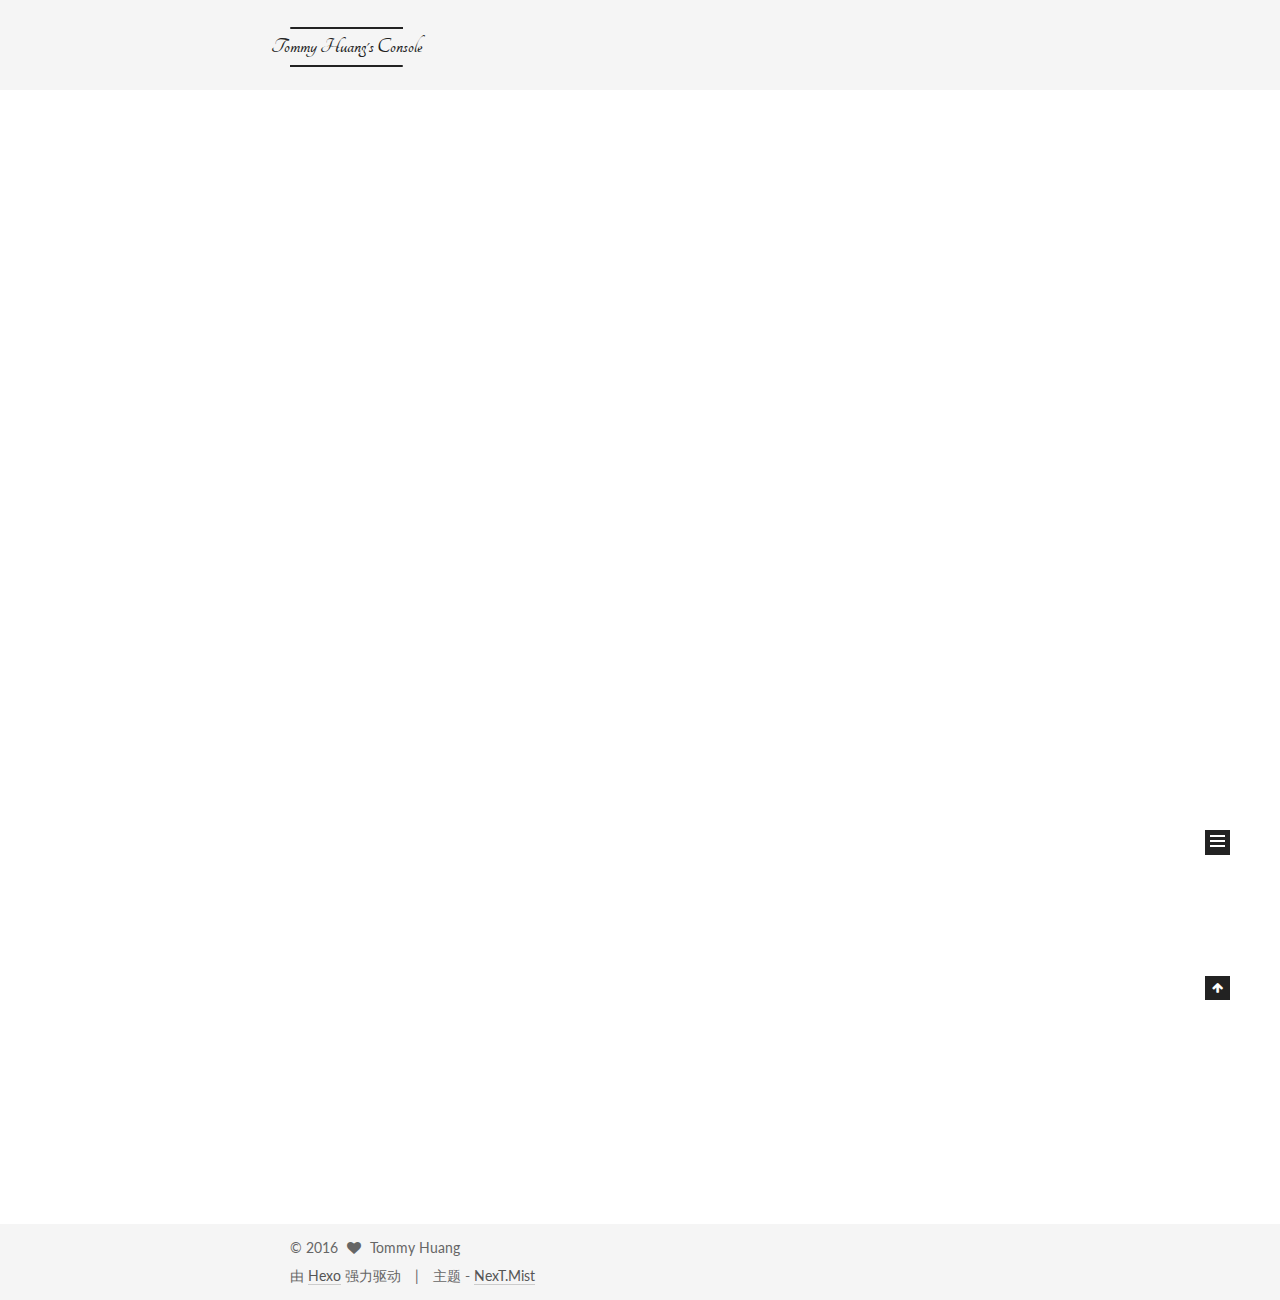
==== commit 1dda6ee0: "Site updated: 2016-05-16 16:12:31" ====
--- a/index.html
+++ b/index.html
@@ -5,7 +5,7 @@
   
 
 
-<html class="theme-next pisces use-motion">
+<html class="theme-next mist use-motion">
 <head>
   <meta charset="UTF-8"/>
 <meta http-equiv="X-UA-Compatible" content="IE=edge,chrome=1" />
@@ -49,13 +49,19 @@
   
 
   
-
-  
-
-  
-    
-    
-    <link href="//fonts.googleapis.com/css?family=Lato:300,300italic,400,400italic,700,700italic&subset=latin,latin-ext" rel="stylesheet" type="text/css">
+    
+      
+    
+
+    
+  
+
+  
+
+  
+    
+    
+    <link href="//fonts.googleapis.com/css?family=Lato:300,300italic,400,400italic,700,700italic|Tangerine:300,300italic,400,400italic,700,700italic&subset=latin,latin-ext" rel="stylesheet" type="text/css">
   
 
 
@@ -68,7 +74,7 @@
 <link href="/css/main.css?v=5.0.1" rel="stylesheet" type="text/css" />
 
 
-  <meta name="keywords" content="Hexo, NexT" />
+  <meta name="keywords" content="code Javascript anime" />
 
 
 
@@ -84,36 +90,36 @@
 
 
 
-<meta name="description">
+<meta name="description" content="coding coding coding">
 <meta property="og:type" content="website">
-<meta property="og:title" content="Tommy Huang's blog">
+<meta property="og:title" content="Tommy Huang's Console">
 <meta property="og:url" content="http://yoursite.com/index.html">
-<meta property="og:site_name" content="Tommy Huang's blog">
-<meta property="og:description">
+<meta property="og:site_name" content="Tommy Huang's Console">
+<meta property="og:description" content="coding coding coding">
 <meta name="twitter:card" content="summary">
-<meta name="twitter:title" content="Tommy Huang's blog">
-<meta name="twitter:description">
+<meta name="twitter:title" content="Tommy Huang's Console">
+<meta name="twitter:description" content="coding coding coding">
 
 
 
 <script type="text/javascript" id="hexo.configuration">
   var NexT = window.NexT || {};
   var CONFIG = {
-    scheme: 'Pisces',
+    scheme: 'Mist',
     sidebar: {"position":"left","display":"post"},
     fancybox: true,
     motion: true,
     duoshuo: {
       userId: 0,
-      author: 'Author'
+      author: '博主'
     }
   };
 </script>
 
-  <title> Tommy Huang's blog </title>
+  <title> Tommy Huang's Console </title>
 </head>
 
-<body itemscope itemtype="http://schema.org/WebPage" lang="">
+<body itemscope itemtype="http://schema.org/WebPage" lang="zh-Hans">
 
   
 
@@ -143,7 +149,7 @@
   <div class="custom-logo-site-title">
     <a href="/"  class="brand" rel="start">
       <span class="logo-line-before"><i></i></span>
-      <span class="site-title">Tommy Huang's blog</span>
+      <span class="site-title">Tommy Huang's Console</span>
       <span class="logo-line-after"><i></i></span>
     </a>
   </div>
@@ -168,19 +174,31 @@
         <li class="menu-item menu-item-home">
           <a href="/" rel="section">
             
-              <i class="menu-item-icon fa fa-fw fa-home"></i> <br />
-            
-            Home
+            首页
           </a>
         </li>
       
         
+        <li class="menu-item menu-item-categories">
+          <a href="/categories" rel="section">
+            
+            分类
+          </a>
+        </li>
+      
+        
+        <li class="menu-item menu-item-about">
+          <a href="/about" rel="section">
+            
+            关于
+          </a>
+        </li>
+      
+        
         <li class="menu-item menu-item-archives">
           <a href="/archives" rel="section">
             
-              <i class="menu-item-icon fa fa-fw fa-archive"></i> <br />
-            
-            Archives
+            归档
           </a>
         </li>
       
@@ -188,9 +206,7 @@
         <li class="menu-item menu-item-tags">
           <a href="/tags" rel="section">
             
-              <i class="menu-item-icon fa fa-fw fa-tags"></i> <br />
-            
-            Tags
+            标签
           </a>
         </li>
       
@@ -246,7 +262,7 @@
             <span class="post-meta-item-icon">
               <i class="fa fa-calendar-o"></i>
             </span>
-            <span class="post-meta-item-text">Posted on</span>
+            <span class="post-meta-item-text">发表于</span>
             <time itemprop="dateCreated" datetime="2016-05-12T12:55:17+08:00" content="2016-05-12">
               2016-05-12
             </time>
@@ -255,6 +271,13 @@
           
 
           
+            
+              <span class="post-comments-count">
+                &nbsp; | &nbsp;
+                <a href="/2016/05/12/hello-world/#comments" itemprop="discussionUrl">
+                  <span class="post-comments-count ds-thread-count" data-thread-key="2016/05/12/hello-world/" itemprop="commentsCount"></span>
+                </a>
+              </span>
             
           
 
@@ -347,16 +370,16 @@
       <section class="site-overview sidebar-panel  sidebar-panel-active ">
         <div class="site-author motion-element" itemprop="author" itemscope itemtype="http://schema.org/Person">
           <img class="site-author-image" itemprop="image"
-               src="/images/avatar.gif"
+               src="/uploads/avatar.jpg"
                alt="Tommy Huang" />
           <p class="site-author-name" itemprop="name">Tommy Huang</p>
-          <p class="site-description motion-element" itemprop="description"></p>
+          <p class="site-description motion-element" itemprop="description">coding coding coding</p>
         </div>
         <nav class="site-state motion-element">
           <div class="site-state-item site-state-posts">
             <a href="/archives">
               <span class="site-state-item-count">1</span>
-              <span class="site-state-item-name">posts</span>
+              <span class="site-state-item-name">日志</span>
             </a>
           </div>
 
@@ -403,13 +426,13 @@
 </div>
 
 <div class="powered-by">
-  Powered by <a class="theme-link" href="http://hexo.io">Hexo</a>
+  由 <a class="theme-link" href="http://hexo.io">Hexo</a> 强力驱动
 </div>
 
 <div class="theme-info">
-  Theme -
+  主题 -
   <a class="theme-link" href="https://github.com/iissnan/hexo-theme-next">
-    NexT.Pisces
+    NexT.Mist
   </a>
 </div>
 
@@ -475,13 +498,6 @@
   
   
 
-
-  <script type="text/javascript" src="/js/src/affix.js?v=5.0.1"></script>
-
-  <script type="text/javascript" src="/js/src/schemes/pisces.js?v=5.0.1"></script>
-
-
-
   
 
   
@@ -493,9 +509,28 @@
 
   
 
-
-
-  
+  
+    
+  
+
+  <script type="text/javascript">
+    var duoshuoQuery = {short_name:"gundam1993"};
+    (function() {
+      var ds = document.createElement('script');
+      ds.type = 'text/javascript';ds.async = true;
+      ds.id = 'duoshuo-script';
+      ds.src = (document.location.protocol == 'https:' ? 'https:' : 'http:') + '//static.duoshuo.com/embed.js';
+      ds.charset = 'UTF-8';
+      (document.getElementsByTagName('head')[0]
+      || document.getElementsByTagName('body')[0]).appendChild(ds);
+    })();
+  </script>
+
+  
+    
+  
+
+
 
 
 
--- a/css/main.css
+++ b/css/main.css
@@ -226,51 +226,51 @@
   margin: 20px 0 15px;
 }
 h1 {
+  font-size: 24px;
+}
+@media (max-width: 767px) {
+  h1 {
+    font-size: 20px;
+  }
+}
+h2 {
   font-size: 22px;
 }
 @media (max-width: 767px) {
-  h1 {
+  h2 {
     font-size: 18px;
   }
 }
-h2 {
+h3 {
   font-size: 20px;
 }
 @media (max-width: 767px) {
-  h2 {
+  h3 {
     font-size: 16px;
   }
 }
-h3 {
+h4 {
   font-size: 18px;
 }
 @media (max-width: 767px) {
-  h3 {
+  h4 {
     font-size: 14px;
   }
 }
-h4 {
+h5 {
   font-size: 16px;
 }
 @media (max-width: 767px) {
-  h4 {
+  h5 {
     font-size: 12px;
   }
 }
-h5 {
+h6 {
   font-size: 14px;
 }
 @media (max-width: 767px) {
-  h5 {
+  h6 {
     font-size: 10px;
-  }
-}
-h6 {
-  font-size: 12px;
-}
-@media (max-width: 767px) {
-  h6 {
-    font-size: 8px;
   }
 }
 p {
@@ -728,7 +728,7 @@
   font-size: 14px;
   color: #fff;
   background: #222;
-  border: 2px solid #555;
+  border: 2px solid #222;
   text-decoration: none;
   border-radius: 0;
   transition-property: background-color;
@@ -739,8 +739,8 @@
 .btn:hover,
 .post-more-link .btn:hover {
   border-color: #222;
-  color: #fff;
-  background: #222;
+  color: #222;
+  background: #fff;
 }
 .btn-bar {
   display: block;
@@ -845,7 +845,7 @@
   width: 25px;
   background: #222;
   font-size: 12px;
-  opacity: 0.6;
+  opacity: 1;
   color: #fff;
   cursor: pointer;
   text-align: center;
@@ -866,7 +866,7 @@
   }
 }
 .back-to-top.back-to-top-on {
-  bottom: 40px;
+  bottom: 19px;
 }
 .header {
   background: #fff;
@@ -880,7 +880,7 @@
 }
 .site-meta {
   margin: 0;
-  text-align: center;
+  text-align: left;
 }
 @media (max-width: 767px) {
   .site-meta {
@@ -891,12 +891,12 @@
   position: relative;
   display: inline-block;
   padding: 0 40px;
-  color: #fff;
+  color: #222;
   background: #222;
   border-bottom: none;
 }
 .brand:hover {
-  color: #fff;
+  color: #222;
 }
 .logo {
   display: inline-block;
@@ -910,12 +910,12 @@
   line-height: 36px;
   font-size: 20px;
   font-weight: normal;
-  font-family: 'Lato', "PingFang SC", "Microsoft YaHei", sans-serif;
+  font-family: 'Tangerine', 'Lato', "PingFang SC", "Microsoft YaHei", sans-serif;
 }
 .site-subtitle {
   margin-top: 10px;
   font-size: 13px;
-  color: #ddd;
+  color: #999;
 }
 .use-motion .brand {
   opacity: 0;
@@ -988,8 +988,7 @@
   transition-timing-function: ease-in-out;
   transition-delay: 0s;
 }
-.menu .menu-item a:hover,
-.menu-item-active a {
+.menu .menu-item a:hover {
   border-bottom-color: #222;
 }
 .menu .menu-item .fa {
@@ -1111,7 +1110,7 @@
 .posts-collapse {
   position: relative;
   z-index: 1010;
-  margin-left: 55px;
+  margin-left: 0;
 }
 .posts-collapse::after {
   content: " ";
@@ -1217,7 +1216,7 @@
   font-size: 26px;
   text-align: center;
   word-break: break-word;
-  font-weight: 300;
+  font-weight: 400;
 }
 @media (max-width: 767px) {
   .posts-expand .post-title {
@@ -1311,8 +1310,8 @@
 .post-more-link .btn {
   color: #555;
   font-size: 14px;
-  background: #fff;
-  border-radius: 2px;
+  background: transparent;
+  border-radius: 0;
   line-height: 2;
 }
 .posts-expand .post-tags {
@@ -1465,20 +1464,20 @@
   display: block;
   margin: 0 auto;
   padding: 2px;
-  max-width: 120px;
+  max-width: 96px;
   height: auto;
-  border: 1px solid #eee;
+  border: 2px solid #333;
 }
 .site-author-name {
-  margin: 0;
+  margin: 5px 0 0;
   text-align: center;
-  color: #222;
-  font-weight: 600;
+  color: #f5f5f5;
+  font-weight: normal;
 }
 .site-description {
-  margin-top: 0;
+  margin-top: 5px;
   text-align: center;
-  font-size: 13px;
+  font-size: 14px;
   color: #999;
 }
 .site-state {
@@ -1490,7 +1489,7 @@
 .site-state-item {
   display: inline-block;
   padding: 0 15px;
-  border-left: 1px solid #eee;
+  border-left: 1px solid #333;
 }
 .site-state-item:first-child {
   border-left: none;
@@ -1503,11 +1502,11 @@
   text-align: center;
   color: inherit;
   font-weight: 600;
-  font-size: 16px;
+  font-size: 18px;
 }
 .site-state-item-name {
   font-size: 13px;
-  color: #999;
+  color: inherit;
 }
 .feed-link {
   margin-top: 20px;
@@ -1549,7 +1548,7 @@
   width: 4px;
   height: 4px;
   border-radius: 50%;
-  background: #ff0094;
+  background: #ffffd9;
 }
 .links-of-blogroll {
   font-size: 13px;
@@ -1578,7 +1577,7 @@
   color: #555;
 }
 .sidebar-nav li:hover {
-  color: #fc6423;
+  color: #f5f5f5;
 }
 .page-post-detail .sidebar-nav-toc {
   padding: 0 5px;
@@ -1587,11 +1586,11 @@
   margin-left: 10px;
 }
 .sidebar-nav .sidebar-nav-active {
-  color: #fc6423;
-  border-bottom-color: #fc6423;
+  color: #87daff;
+  border-bottom-color: #87daff;
 }
 .sidebar-nav .sidebar-nav-active:hover {
-  color: #fc6423;
+  color: #87daff;
 }
 .sidebar-panel {
   display: none;
@@ -1624,12 +1623,12 @@
   transition-timing-function: ease-in-out;
   transition-delay: 0s;
   transition-property: all;
-  color: #666;
+  color: #999;
+  border-bottom-color: #555;
+}
+.post-toc ol a:hover {
+  color: #ccc;
   border-bottom-color: #ccc;
-}
-.post-toc ol a:hover {
-  color: #000;
-  border-bottom-color: #000;
 }
 .post-toc .nav-item {
   overflow: hidden;
@@ -1650,14 +1649,14 @@
   display: block;
 }
 .post-toc .nav .active > a {
-  color: #fc6423;
-  border-bottom-color: #fc6423;
+  color: #87daff;
+  border-bottom-color: #87daff;
 }
 .post-toc .nav .active-current > a {
-  color: #fc6423;
+  color: #87daff;
 }
 .post-toc .nav .active-current > a:hover {
-  color: #fc6423;
+  color: #87daff;
 }
 .footer {
   font-size: 14px;
@@ -2035,28 +2034,6 @@
   top: 42%;
   color: #ccc;
 }
-.busuanzi-count:before {
-  content: " ";
-  float: left;
-  width: 260px;
-  min-height: 25px;
-}
-@media (min-width: 768px) and (max-width: 991px) {
-  .busuanzi-count {
-    width: auto;
-  }
-  .busuanzi-count:before {
-    display: none;
-  }
-}
-@media (max-width: 767px) {
-  .busuanzi-count {
-    width: auto;
-  }
-  .busuanzi-count:before {
-    display: none;
-  }
-}
 .site-uv,
 .site-pv,
 .page-pv {
@@ -2128,395 +2105,323 @@
   padding-left: 10px;
 }
 .page-post-detail .sidebar-toggle-line {
-  background: #fc6423;
+  background: #87daff;
 }
 .page-post-detail .comments {
   overflow: hidden;
 }
-body {
-  background: #f5f7f9;
-}
-@media (min-width: 992px) {
-  .full-image.full-image.full-image {
-    max-width: none;
-    width: 118%;
-    margin: 0 -9%;
-  }
+h1,
+h2,
+h3,
+h4,
+h5,
+h6 {
+  margin: 20px 0 10px;
+}
+p {
+  margin: 0 0 25px 0;
+}
+a {
+  border-bottom-color: #ccc;
+}
+hr {
+  margin: 20px 0;
+  height: 2px;
+}
+.main-inner {
+  margin-top: 80px;
 }
 .header {
-  position: relative;
-  margin: 0 auto;
-  width: 960px;
-}
-@media (min-width: 768px) and (max-width: 991px) {
-  .header {
-    width: auto;
-  }
-}
-@media (max-width: 767px) {
-  .header {
-    width: auto;
-  }
+  background: #f5f5f5;
 }
 .header-inner {
-  position: absolute;
-  top: 0;
-  overflow: hidden;
-  padding: 0;
-  width: 240px;
-  background: #fff;
-}
-@media (min-width: 1600px) {
-  .container .header-inner {
-    width: 240px;
-  }
-}
-@media (min-width: 768px) and (max-width: 991px) {
-  .header-inner {
-    position: relative;
-    width: auto;
-  }
-}
-@media (max-width: 767px) {
-  .header-inner {
-    position: relative;
-    width: auto;
-  }
-}
-.main:before,
-.main:after {
+  padding: 25px 0 20px;
+}
+.header-inner:before,
+.header-inner:after {
   content: " ";
   display: table;
 }
-.main:after {
+.header-inner:after {
   clear: both;
 }
-@media (min-width: 768px) and (max-width: 991px) {
-  .main {
-    padding-bottom: 100px;
-  }
-}
-@media (max-width: 767px) {
-  .main {
-    padding-bottom: 100px;
-  }
-}
-.container .main-inner {
-  width: 960px;
-}
-@media (min-width: 768px) and (max-width: 991px) {
+@media (max-width: 767px) {
+  .header-inner {
+    width: auto;
+    margin-bottom: 50px;
+    padding: 10px;
+  }
+}
+.site-meta {
+  float: left;
+  margin-left: -20px;
+  line-height: normal;
+}
+@media (max-width: 767px) {
+  .site-meta {
+    margin-left: 10px;
+  }
+}
+.site-meta .brand {
+  padding: 2px 1px;
+  background: none;
+}
+@media (max-width: 767px) {
+  .site-meta .brand {
+    display: block;
+  }
+}
+.site-meta .logo {
+  display: none;
+}
+.site-meta .site-title {
+  font-size: 22px;
+  font-weight: bolder;
+}
+@media (max-width: 767px) {
+  .site-meta .site-title {
+    line-height: 34px;
+  }
+}
+.logo-line-before,
+.logo-line-after {
+  display: block;
+  overflow: hidden;
+  margin: 0 auto;
+  width: 75%;
+}
+@media (max-width: 767px) {
+  .logo-line-before,
+  .logo-line-after {
+    display: none;
+  }
+}
+.logo-line-before i,
+.logo-line-after i {
+  position: relative;
+  display: block;
+  height: 2px;
+  background: #222;
+}
+@media (max-width: 767px) {
+  .logo-line-before i,
+  .logo-line-after i {
+    height: 3px;
+  }
+}
+.use-motion .logo-line-before i {
+  left: -100%;
+}
+.use-motion .logo-line-after i {
+  right: -100%;
+}
+.site-subtitle {
+  display: none;
+}
+.site-nav-toggle {
+  position: static;
+  float: right;
+}
+.menu {
+  float: right;
+  margin: 8px 0 0 0;
+}
+@media (max-width: 767px) {
+  .menu {
+    margin: 20px 0 0 0;
+    padding: 0;
+  }
+}
+.menu br {
+  display: none;
+}
+.menu .menu-item {
+  margin: 0;
+}
+@media (max-width: 767px) {
+  .menu .menu-item {
+    display: block;
+  }
+}
+.menu .menu-item a {
+  padding: 0 10px;
+  background: none;
+  border: none;
+  border-radius: 2px;
+  transition-property: background;
+}
+@media (max-width: 767px) {
+  .menu .menu-item a {
+    text-align: left;
+  }
+}
+.menu .menu-item a:hover {
+  background: #e1e1e1;
+}
+.menu a::before {
+  display: none;
+}
+@media (max-width: 767px) {
+  .menu a::before {
+    display: block;
+  }
+}
+@media (max-width: 767px) {
+  .menu {
+    float: none;
+  }
+}
+.site-search form {
+  display: none;
+}
+.posts-expand {
+  padding-top: 0;
+}
+.posts-expand .post-title,
+.posts-expand .post-meta {
+  text-align: left;
+}
+@media (max-width: 767px) {
+  .posts-expand .post-title,
+  .posts-expand .post-meta {
+    text-align: center;
+  }
+}
+.posts-expand .post-eof {
+  display: none;
+}
+.posts-expand .post {
+  margin-top: 120px;
+}
+.posts-expand .post:first-child {
+  margin-top: 0;
+}
+.posts-expand .post-meta {
+  margin-top: 5px;
+  margin-bottom: 20px;
+}
+.posts-expand .post-title {
+  position: relative;
+  font-size: 26px;
+  font-weight: 400;
+}
+@media (max-width: 767px) {
+  .posts-expand .post-title {
+    font-size: 20px;
+  }
+}
+@media (min-width: 1600px) {
+  .posts-expand .post-title {
+    font-size: 26px;
+  }
+}
+.posts-expand .post-title:hover:before {
+  background: #222;
+}
+.posts-expand .post-body img {
+  margin: 0;
+}
+.posts-expand .post-tags {
+  text-align: left;
+}
+.posts-expand .post-tags a {
+  padding: 1px 5px;
+  background: #f5f5f5;
+  border-bottom: none;
+}
+.posts-expand .post-tags a:hover {
+  background: #ccc;
+}
+.posts-expand .post-nav {
+  margin-top: 40px;
+}
+.post-more-link {
+  margin-top: 20px;
+  text-align: left;
+}
+.post-more-link a {
+  padding: 0;
+  font-size: 14px;
+  color: #666;
+  background: none;
+  border: none;
+  border-bottom: 2px solid #666;
+  transition-property: border;
+}
+@media (max-width: 767px) {
+  .post-more-link a {
+    font-size: 12px;
+  }
+}
+@media (min-width: 1600px) {
+  .post-more-link a {
+    font-size: 16px;
+  }
+}
+.post-more-link a:hover {
+  border-bottom-color: #222;
+}
+.links-of-blogroll-inline .links-of-blogroll-item {
+  display: inline-block;
+}
+.btn {
+  padding: 0 10px;
+  border-width: 2px;
+  border-radius: 0;
+}
+.headband {
+  display: none;
+}
+.site-search {
+  position: relative;
+  float: right;
+  margin-top: 5px;
+  padding-top: 3px;
+}
+@media (max-width: 767px) {
+  .site-search {
+    float: none;
+    padding: 0 10px;
+  }
+}
+@media (max-width: 767px) {
   .container .main-inner {
     width: auto;
   }
 }
-@media (max-width: 767px) {
-  .container .main-inner {
-    width: auto;
-  }
-}
-.content-wrap {
-  float: right;
-  box-sizing: border-box;
-  padding: 40px;
-  width: 700px;
-  background: #fff;
-  min-height: 700px;
-}
-@media (min-width: 768px) and (max-width: 991px) {
-  .content-wrap {
-    width: 100%;
-    padding: 20px;
-  }
-}
-@media (max-width: 767px) {
-  .content-wrap {
-    width: 100%;
-    padding: 20px;
-    min-height: auto;
-  }
-}
-.sidebar {
-  position: static;
-  float: left;
-  margin-top: 300px;
-  width: 240px;
-  background: #fff;
-  box-shadow: none;
-}
-@media (min-width: 768px) and (max-width: 991px) {
-  .sidebar {
-    display: none;
-  }
-}
-@media (max-width: 767px) {
-  .sidebar {
-    display: none;
-  }
-}
-.sidebar-toggle {
+.page-post-detail .post-title,
+.page-post-detail .post-meta {
+  text-align: center;
+}
+.page-post-detail .post-title:before {
   display: none;
 }
+.page-post-detail .post-meta {
+  margin-bottom: 60px;
+}
+.pagination {
+  margin: 120px 0 0;
+  text-align: left;
+}
+@media (max-width: 767px) {
+  .pagination {
+    margin: 80px 10px 0;
+    text-align: center;
+  }
+}
+.footer {
+  margin-top: 80px;
+  padding: 10px 0;
+  background: #f5f5f5;
+  color: #666;
+}
 .footer-inner {
-  width: 960px;
-}
-.footer-inner:before {
-  content: " ";
-  float: left;
-  width: 260px;
-  min-height: 50px;
-}
-@media (min-width: 768px) and (max-width: 991px) {
+  margin: 0 auto;
+  text-align: left;
+}
+@media (max-width: 767px) {
   .footer-inner {
     width: auto;
-  }
-  .footer-inner:before {
-    display: none;
-  }
-}
-@media (max-width: 767px) {
-  .footer-inner {
-    width: auto;
-  }
-  .footer-inner:before {
-    display: none;
-  }
-}
-.sidebar-position-right .header-inner {
-  right: 0;
-}
-.sidebar-position-right .content-wrap {
-  float: left;
-}
-.sidebar-position-right .sidebar {
-  float: right;
-}
-.sidebar-position-right .footer-inner:before {
-  float: right;
-}
-.site-meta {
-  padding: 20px 0;
-  color: #fff;
-  background: #222;
-}
-@media (min-width: 768px) and (max-width: 991px) {
-  .site-meta {
-    box-shadow: 0 0 16px rgba(0,0,0,0.5);
-  }
-}
-@media (max-width: 767px) {
-  .site-meta {
-    box-shadow: 0 0 16px rgba(0,0,0,0.5);
-  }
-}
-.brand {
-  display: block;
-  padding: 0;
-  background: none;
-}
-.brand:hover {
-  color: #fff;
-}
-.site-subtitle {
-  margin: 0;
-}
-.site-search form {
-  display: none;
-}
-.site-nav {
-  border-top: none;
-}
-@media (min-width: 768px) and (max-width: 991px) {
-  .site-nav {
-    display: none !important;
-  }
-}
-@media (min-width: 768px) and (max-width: 991px) {
-  .site-nav-on {
-    display: block !important;
-  }
-}
-.menu .menu-item {
-  display: block;
-  margin: 0;
-  list-style: none;
-}
-.menu .menu-item a {
-  position: relative;
-  box-sizing: border-box;
-  padding: 5px 20px;
-  text-align: left;
-  line-height: inherit;
-  transition-property: background-color;
-  transition-duration: 0.2s;
-  transition-timing-function: ease-in-out;
-  transition-delay: 0s;
-}
-.menu .menu-item a:hover,
-.menu-item-active a {
-  background: #f9f9f9;
-  border-bottom-color: #fff;
-}
-.menu .menu-item br {
-  display: none;
-}
-.menu-item-active a:after {
-  content: " ";
-  position: absolute;
-  top: 50%;
-  margin-top: -3px;
-  right: 15px;
-  width: 6px;
-  height: 6px;
-  border-radius: 50%;
-  background-color: #bbb;
-}
-.btn-bar {
-  background-color: #fff;
-}
-.site-nav-toggle {
-  top: 20px;
-  left: 20px;
-}
-@media (min-width: 768px) and (max-width: 991px) {
-  .site-nav-toggle {
-    display: block;
-  }
-}
-.use-motion .sidebar .motion-element {
-  opacity: 1;
-}
-.sidebar {
-  display: none;
-  right: auto;
-  bottom: auto;
-  -webkit-transform: none;
-}
-.sidebar-inner {
-  box-sizing: border-box;
-  width: 240px;
-  color: #555;
-  background: #fff;
-}
-.sidebar-inner.affix {
-  position: fixed;
-  top: 0;
-}
-.site-overview {
-  margin: 0 2px;
-  text-align: left;
-}
-.site-author:before,
-.site-author:after {
-  content: " ";
-  display: table;
-}
-.site-author:after {
-  clear: both;
-}
-.sidebar a {
-  color: #555;
-}
-.sidebar a:hover {
-  color: #222;
-}
-.links-of-author-item a:before {
-  display: none;
-}
-.links-of-author-item a {
-  border-bottom: none;
-  text-decoration: underline;
-}
-.feed-link {
-  border-top: 1px dotted #ccc;
-  border-bottom: 1px dotted #ccc;
-  text-align: center;
-}
-.feed-link a {
-  display: block;
-  color: #fc6423;
-  border: none;
-}
-.feed-link a:hover {
-  background: none;
-  color: #e34603;
-}
-.feed-link a:hover i {
-  color: #e34603;
-}
-.links-of-author:before,
-.links-of-author:after {
-  content: " ";
-  display: table;
-}
-.links-of-author:after {
-  clear: both;
-}
-.links-of-author-item {
-  float: left;
-  margin: 5px 0 0;
-  width: 50%;
-}
-.links-of-author-item a {
-  box-sizing: border-box;
-  display: inline-block;
-  margin-right: 0;
-  margin-bottom: 0;
-  padding: 0 5px;
-  overflow: hidden;
-  white-space: nowrap;
-  text-overflow: ellipsis;
-}
-.links-of-author-item a {
-  display: block;
-  text-decoration: none;
-}
-.links-of-author-item a:hover {
-  border-radius: 4px;
-  background: #eee;
-}
-.links-of-author-item .fa {
-  margin-right: 2px;
-  font-size: 16px;
-}
-.links-of-author-item .fa-globe {
-  font-size: 15px;
-}
-.links-of-blogroll {
-  margin-top: 20px;
-  padding: 3px 0 0;
-  border-top: 1px dotted #ccc;
-}
-.links-of-blogroll-title {
-  margin-top: 0;
-}
-.links-of-blogroll-item {
-  padding: 0;
-}
-.links-of-blogroll-inline:before,
-.links-of-blogroll-inline:after {
-  content: " ";
-  display: table;
-}
-.links-of-blogroll-inline:after {
-  clear: both;
-}
-.links-of-blogroll-inline .links-of-blogroll-item {
-  float: left;
-  margin: 5px 0 0;
-  width: 50%;
-}
-.links-of-blogroll-inline .links-of-blogroll-item a {
-  box-sizing: border-box;
-  display: inline-block;
-  margin-right: 0;
-  margin-bottom: 0;
-  padding: 0 5px;
-  overflow: hidden;
-  white-space: nowrap;
-  text-overflow: ellipsis;
-}
-@media (max-width: 767px) {
-  .post-body {
-    text-align: justify;
-  }
-}
+    text-align: center;
+  }
+}
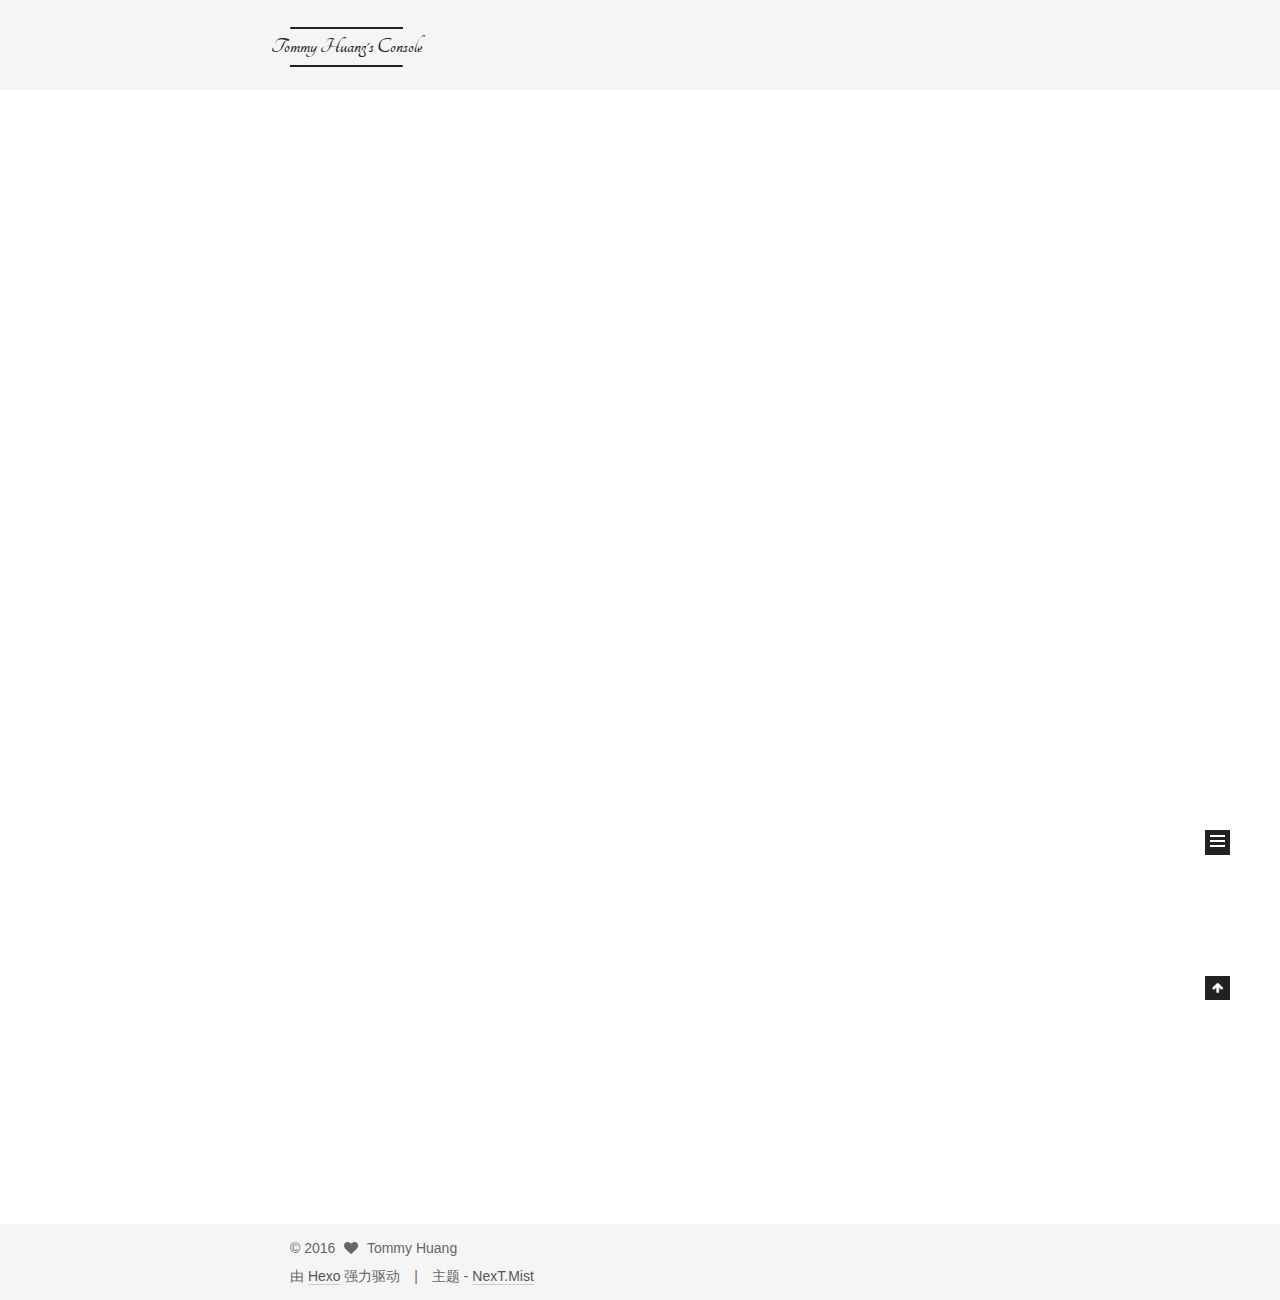
==== commit 8f5d3d39: "Site updated: 2016-05-16 16:51:37" ====
--- a/index.html
+++ b/index.html
@@ -45,23 +45,35 @@
   
 
   
-
-  
-
-  
-    
-      
-    
-
-    
-  
-
-  
-
-  
-    
-    
-    <link href="//fonts.googleapis.com/css?family=Lato:300,300italic,400,400italic,700,700italic|Tangerine:300,300italic,400,400italic,700,700italic&subset=latin,latin-ext" rel="stylesheet" type="text/css">
+    
+      
+    
+
+    
+  
+
+  
+
+  
+    
+      
+    
+
+    
+  
+
+  
+    
+      
+    
+
+    
+  
+
+  
+    
+    
+    <link href="//fonts.googleapis.com/css?family=Monda Lato:300,300italic,400,400italic,700,700italic|Roboto Slab:300,300italic,400,400italic,700,700italic|Tangerine:300,300italic,400,400italic,700,700italic|PT Mono:300,300italic,400,400italic,700,700italic&subset=latin,latin-ext" rel="stylesheet" type="text/css">
   
 
 
@@ -393,6 +405,17 @@
 
         <div class="links-of-author motion-element">
           
+            
+              <span class="links-of-author-item">
+                <a href="https://github.com/gundam1993" target="_blank" title="GitHub">
+                  
+                    <i class="fa fa-fw fa-github"></i>
+                  
+                  GitHub
+                </a>
+              </span>
+            
+          
         </div>
 
         
--- a/css/main.css
+++ b/css/main.css
@@ -185,7 +185,7 @@
 }
 body {
   position: relative;
-  font-family: 'Lato', "PingFang SC", "Microsoft YaHei", sans-serif;
+  font-family: 'Monda Lato', "PingFang SC", "Microsoft YaHei", sans-serif;
   font-size: 14px;
   line-height: 2;
   color: #555;
@@ -216,7 +216,7 @@
   padding: 0;
   font-weight: bold;
   line-height: 1.5;
-  font-family: 'Lato', "PingFang SC", "Microsoft YaHei", sans-serif;
+  font-family: 'Roboto Slab', 'Monda Lato', "PingFang SC", "Microsoft YaHei", sans-serif;
 }
 h2,
 h3,
@@ -497,13 +497,13 @@
   margin: 20px 0;
   padding: 15px;
   font-size: 13px;
-  color: #4d4d4c;
-  background: #f7f7f7;
+  color: #c5c8c6;
+  background: #1d1f21;
   line-height: 1.6;
 }
 pre,
 code {
-  font-family: consolas, Menlo, "PingFang SC", "Microsoft YaHei", monospace;
+  font-family: 'PT Mono', consolas, Menlo, "PingFang SC", "Microsoft YaHei", monospace;
 }
 code {
   padding: 2px 4px;
@@ -515,7 +515,7 @@
 }
 pre code {
   padding: 0;
-  color: #4d4d4c;
+  color: #c5c8c6;
   background: none;
   text-shadow: none;
 }
@@ -535,7 +535,7 @@
 }
 .highlight figcaption {
   font-size: 1em;
-  color: #4d4d4c;
+  color: #c5c8c6;
   line-height: 1em;
   margin-bottom: 1em;
 }
@@ -549,10 +549,10 @@
 }
 .highlight figcaption a {
   float: right;
-  color: #4d4d4c;
+  color: #c5c8c6;
 }
 .highlight figcaption a:hover {
-  border-bottom-color: #4d4d4c;
+  border-bottom-color: #c5c8c6;
 }
 .highlight .gutter pre {
   color: #666;
@@ -569,7 +569,7 @@
   border: none;
 }
 pre .comment {
-  color: #8e908c;
+  color: #969896;
 }
 pre .variable,
 pre .attribute,
@@ -583,7 +583,7 @@
 pre .css .id,
 pre .css .class,
 pre .css .pseudo {
-  color: #c82829;
+  color: #c66;
 }
 pre .number,
 pre .preprocessor,
@@ -592,7 +592,7 @@
 pre .params,
 pre .constant,
 pre .command {
-  color: #f5871f;
+  color: #de935f;
 }
 pre .ruby .class .title,
 pre .css .rules .attribute,
@@ -605,11 +605,11 @@
 pre .special,
 pre .number,
 pre .formula {
-  color: #718c00;
+  color: #b5bd68;
 }
 pre .title,
 pre .css .hexcolor {
-  color: #3e999f;
+  color: #8abeb7;
 }
 pre .function,
 pre .python .decorator,
@@ -619,11 +619,11 @@
 pre .perl .sub,
 pre .javascript .title,
 pre .coffeescript .title {
-  color: #4271ae;
+  color: #81a2be;
 }
 pre .keyword,
 pre .javascript .function {
-  color: #8959a8;
+  color: #b294bb;
 }
 .full-image.full-image.full-image {
   border: none;
@@ -908,9 +908,9 @@
   display: inline-block;
   vertical-align: top;
   line-height: 36px;
-  font-size: 20px;
+  font-size: 40px;
   font-weight: normal;
-  font-family: 'Tangerine', 'Lato', "PingFang SC", "Microsoft YaHei", sans-serif;
+  font-family: 'Tangerine', 'Monda Lato', "PingFang SC", "Microsoft YaHei", sans-serif;
 }
 .site-subtitle {
   margin-top: 10px;
@@ -998,7 +998,7 @@
   opacity: 0;
 }
 .post-body {
-  font-family: 'Lato', "PingFang SC", "Microsoft YaHei", sans-serif;
+  font-family: 'Monda Lato', "PingFang SC", "Microsoft YaHei", sans-serif;
 }
 @media (max-width: 767px) {
   .post-body {
@@ -1263,7 +1263,7 @@
 .posts-expand .post-meta {
   margin: 3px 0 60px 0;
   color: #999;
-  font-family: 'Lato', "PingFang SC", "Microsoft YaHei", sans-serif;
+  font-family: 'Monda Lato', "PingFang SC", "Microsoft YaHei", sans-serif;
   font-size: 12px;
   text-align: center;
 }
@@ -1548,7 +1548,7 @@
   width: 4px;
   height: 4px;
   border-radius: 50%;
-  background: #ffffd9;
+  background: #cb5200;
 }
 .links-of-blogroll {
   font-size: 13px;
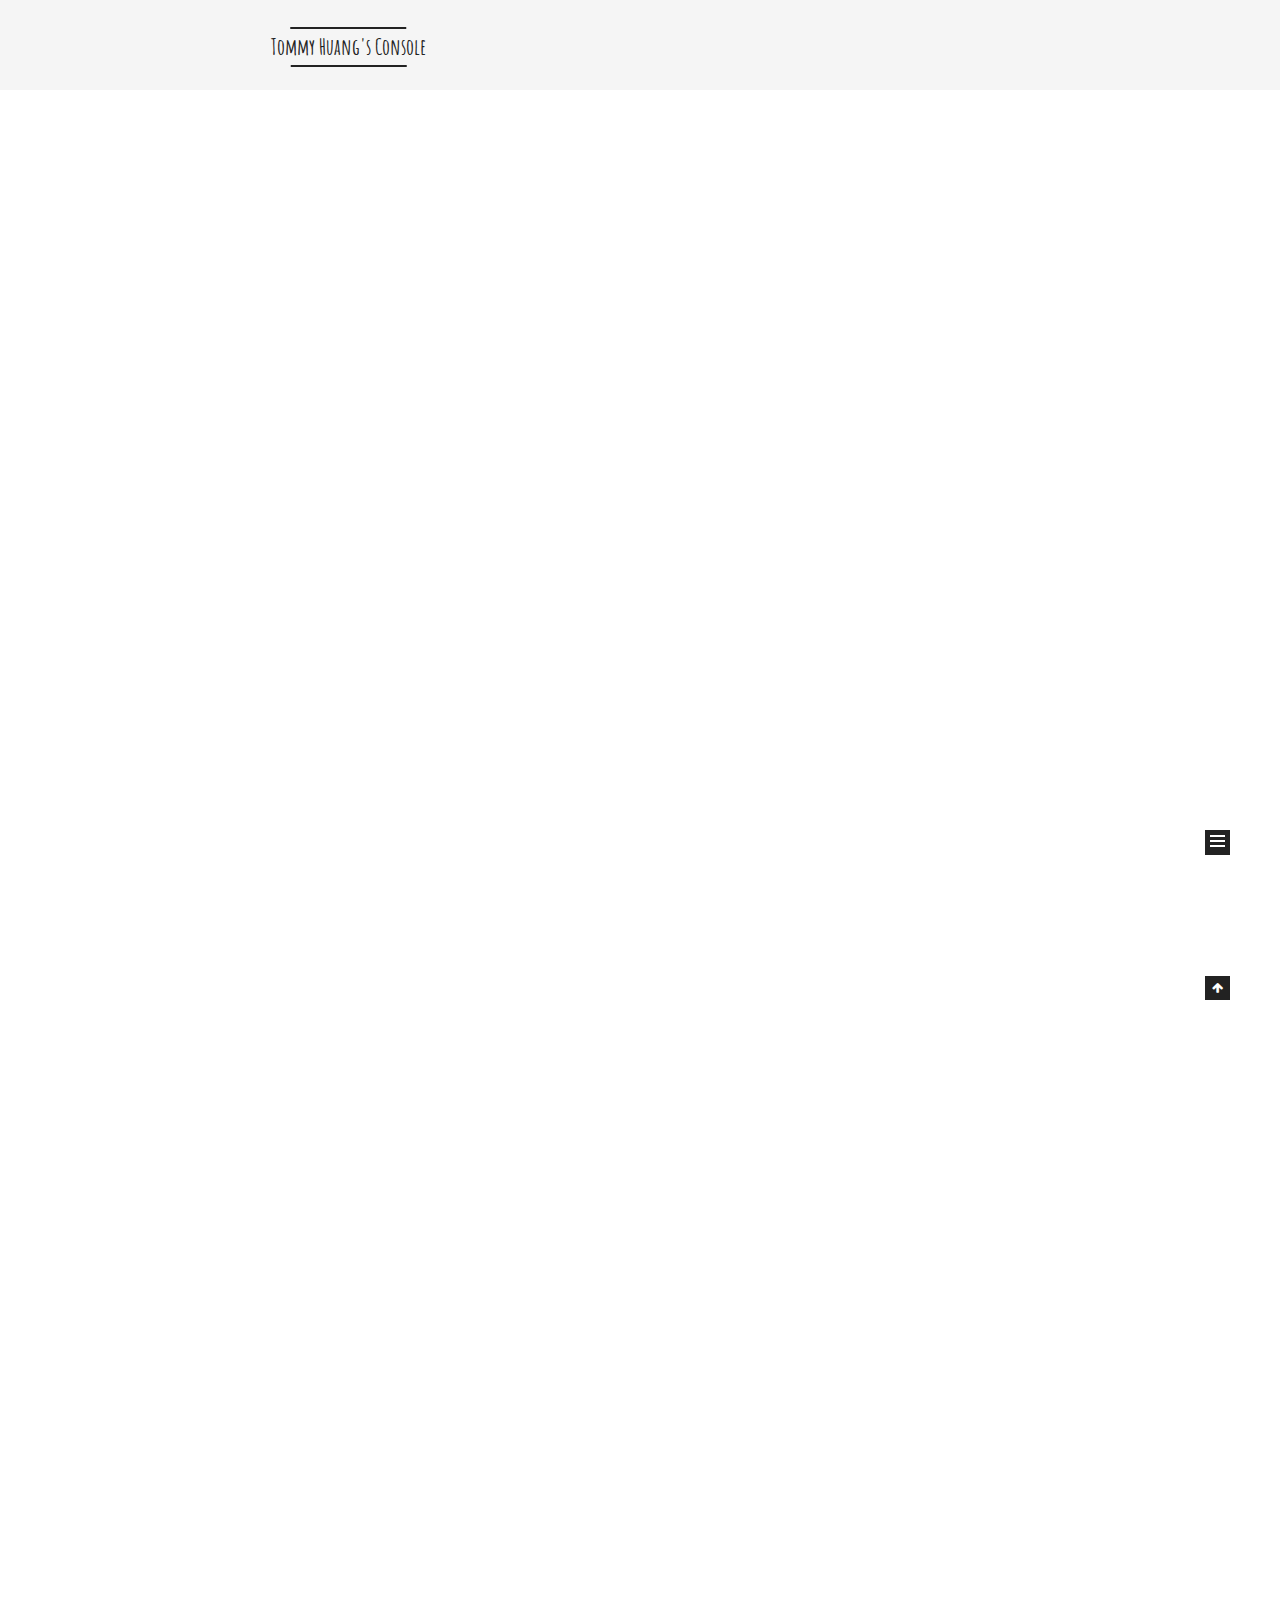
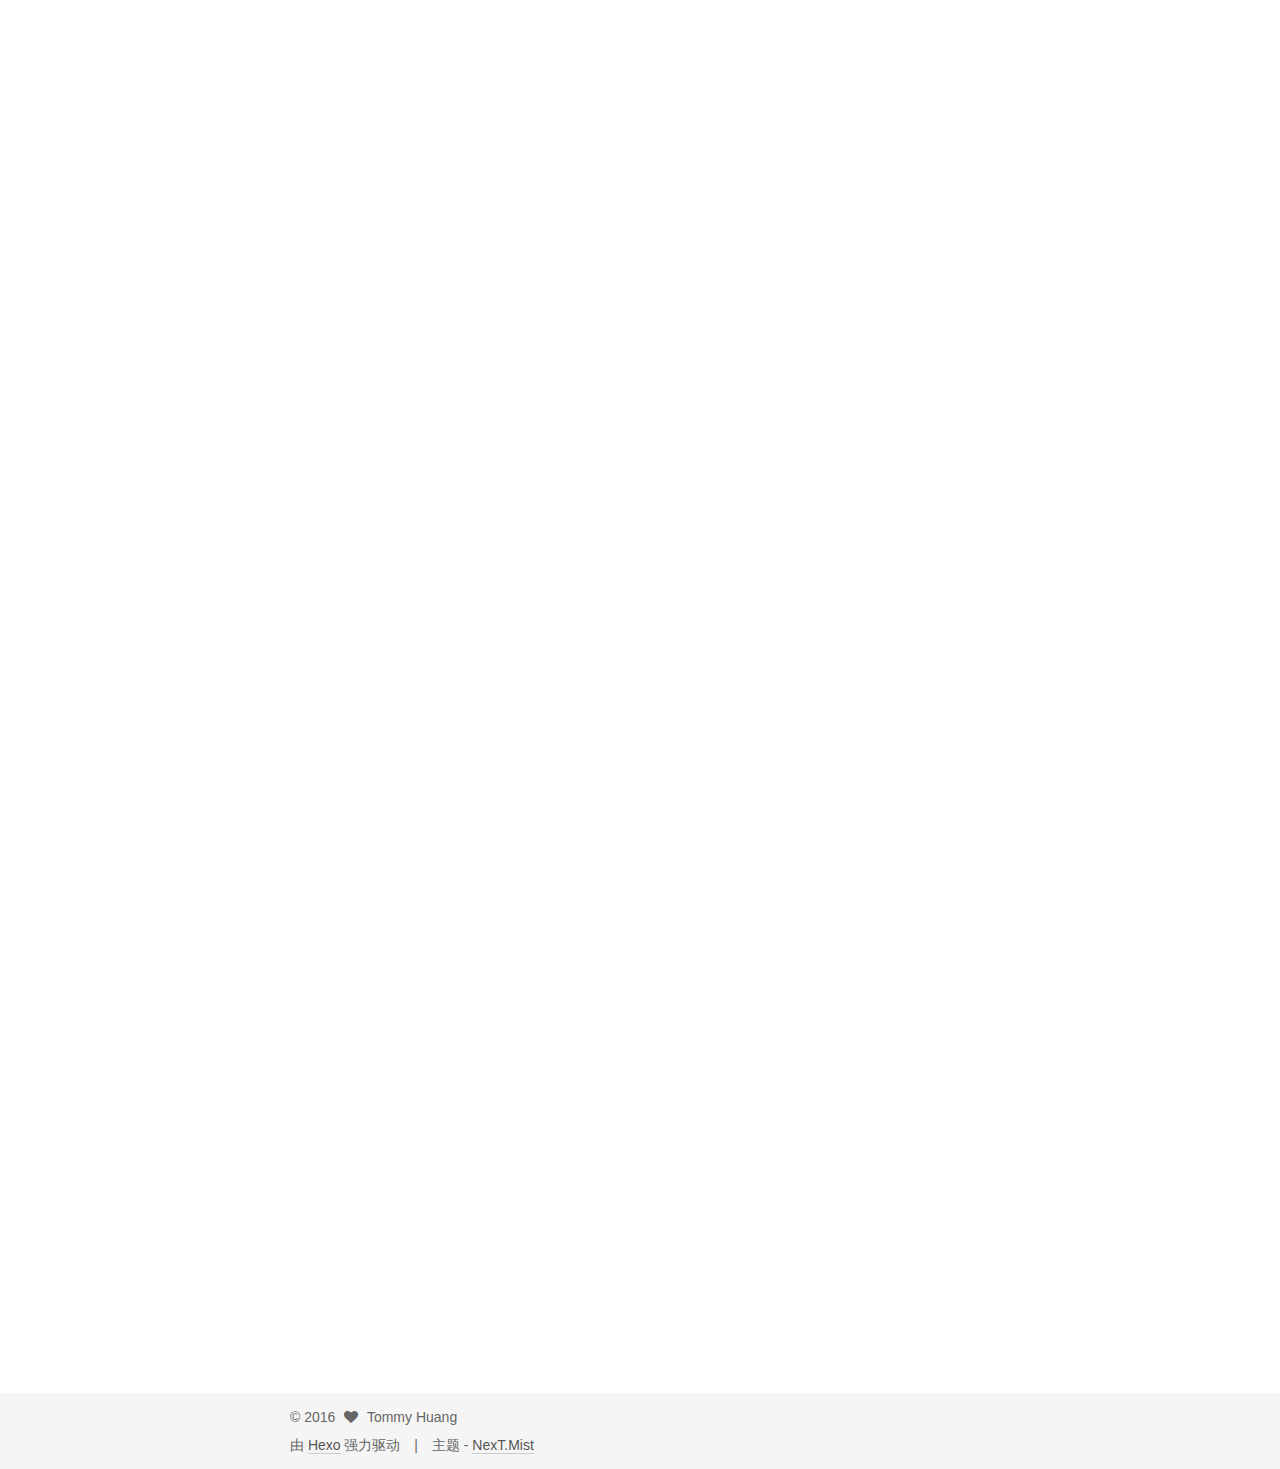
==== commit 9601e9e2: "Site updated: 2016-07-03 13:42:33" ====
--- a/index.html
+++ b/index.html
@@ -73,7 +73,7 @@
   
     
     
-    <link href="//fonts.googleapis.com/css?family=Monda Lato:300,300italic,400,400italic,700,700italic|Roboto Slab:300,300italic,400,400italic,700,700italic|Tangerine:300,300italic,400,400italic,700,700italic|PT Mono:300,300italic,400,400italic,700,700italic&subset=latin,latin-ext" rel="stylesheet" type="text/css">
+    <link href="//fonts.googleapis.com/css?family=Monda Lato:300,300italic,400,400italic,700,700italic|Roboto Slab:300,300italic,400,400italic,700,700italic|Amatic SC:300,300italic,400,400italic,700,700italic|PT Mono:300,300italic,400,400italic,700,700italic&subset=latin,latin-ext" rel="stylesheet" type="text/css">
   
 
 
@@ -261,8 +261,8 @@
             
               
                 
-                <a class="post-title-link" href="/2016/05/12/hello-world/" itemprop="url">
-                  Hello World
+                <a class="post-title-link" href="/2016/07/03/bullet/" itemprop="url">
+                  写了一个HTML5弹幕播放器
                 </a>
               
             
@@ -275,19 +275,38 @@
               <i class="fa fa-calendar-o"></i>
             </span>
             <span class="post-meta-item-text">发表于</span>
-            <time itemprop="dateCreated" datetime="2016-05-12T12:55:17+08:00" content="2016-05-12">
-              2016-05-12
+            <time itemprop="dateCreated" datetime="2016-07-03T13:34:41+08:00" content="2016-07-03">
+              2016-07-03
             </time>
           </span>
 
           
+            <span class="post-category" >
+              &nbsp; | &nbsp;
+              <span class="post-meta-item-icon">
+                <i class="fa fa-folder-o"></i>
+              </span>
+              <span class="post-meta-item-text">分类于</span>
+              
+                <span itemprop="about" itemscope itemtype="https://schema.org/Thing">
+                  <a href="/categories/Coding/" itemprop="url" rel="index">
+                    <span itemprop="name">Coding</span>
+                  </a>
+                </span>
+
+                
+                
+
+              
+            </span>
+          
 
           
             
               <span class="post-comments-count">
                 &nbsp; | &nbsp;
-                <a href="/2016/05/12/hello-world/#comments" itemprop="discussionUrl">
-                  <span class="post-comments-count ds-thread-count" data-thread-key="2016/05/12/hello-world/" itemprop="commentsCount"></span>
+                <a href="/2016/07/03/bullet/#comments" itemprop="discussionUrl">
+                  <span class="post-comments-count ds-thread-count" data-thread-key="2016/07/03/bullet/" itemprop="commentsCount"></span>
                 </a>
               </span>
             
@@ -312,15 +331,280 @@
       
         
           
-            <p>Welcome to <a href="https://hexo.io/" target="_blank" rel="external">Hexo</a>! This is your very first post. Check <a href="https://hexo.io/docs/" target="_blank" rel="external">documentation</a> for more info. If you get any problems when using Hexo, you can find the answer in <a href="https://hexo.io/docs/troubleshooting.html" target="_blank" rel="external">troubleshooting</a> or you can ask me on <a href="https://github.com/hexojs/hexo/issues" target="_blank" rel="external">GitHub</a>.</p>
-<h2 id="Quick-Start"><a href="#Quick-Start" class="headerlink" title="Quick Start"></a>Quick Start</h2><h3 id="Create-a-new-post"><a href="#Create-a-new-post" class="headerlink" title="Create a new post"></a>Create a new post</h3><figure class="highlight bash"><table><tr><td class="gutter"><pre><span class="line">1</span><br></pre></td><td class="code"><pre><span class="line">$ hexo new <span class="string">"My New Post"</span></span><br></pre></td></tr></table></figure>
-<p>More info: <a href="https://hexo.io/docs/writing.html" target="_blank" rel="external">Writing</a></p>
-<h3 id="Run-server"><a href="#Run-server" class="headerlink" title="Run server"></a>Run server</h3><figure class="highlight bash"><table><tr><td class="gutter"><pre><span class="line">1</span><br></pre></td><td class="code"><pre><span class="line">$ hexo server</span><br></pre></td></tr></table></figure>
-<p>More info: <a href="https://hexo.io/docs/server.html" target="_blank" rel="external">Server</a></p>
-<h3 id="Generate-static-files"><a href="#Generate-static-files" class="headerlink" title="Generate static files"></a>Generate static files</h3><figure class="highlight bash"><table><tr><td class="gutter"><pre><span class="line">1</span><br></pre></td><td class="code"><pre><span class="line">$ hexo generate</span><br></pre></td></tr></table></figure>
-<p>More info: <a href="https://hexo.io/docs/generating.html" target="_blank" rel="external">Generating</a></p>
-<h3 id="Deploy-to-remote-sites"><a href="#Deploy-to-remote-sites" class="headerlink" title="Deploy to remote sites"></a>Deploy to remote sites</h3><figure class="highlight bash"><table><tr><td class="gutter"><pre><span class="line">1</span><br></pre></td><td class="code"><pre><span class="line">$ hexo deploy</span><br></pre></td></tr></table></figure>
-<p>More info: <a href="https://hexo.io/docs/deployment.html" target="_blank" rel="external">Deployment</a></p>
+            <p>讲真，我都不好意思写出来，回过头来看看写的真的非常糟糕。<br>分别用了DOM方法和CANVAS来实现，DEMO里那个版本用了CANVAS。<br>测试之类的也都没有好好做过，总之就那么写了出来 ，大体来看是没有什么BUG的，兼容性的话，似乎IOS不行。<br>总之改进的余地还有很多 ，慢慢来吧。<br>demo里使用了野狗的云后台来实现弹幕储存，感觉是非常不错的产品，之后有机会的话深入使用看看。</p>
+<h1 id="Bullet-Player"><a href="#Bullet-Player" class="headerlink" title="Bullet Player"></a>Bullet Player</h1><p>一个使用原生JS编写的HTML5弹幕播放器</p>
+<p><a href="http://gundam1993.github.io/BulletPlayer/demo/" target="_blank" rel="external">Demo</a></p>
+<h2 id="Usage-使用方法"><a href="#Usage-使用方法" class="headerlink" title="Usage 使用方法"></a>Usage 使用方法</h2><ol>
+<li><p>包含bulletPlayer.min.css和bulletPlayer.canvas.min.css（使用canvas元素实现弹幕）或bulletPlayer.min.css和bulletPlayer.dom.min.css(使用dom方法实现弹幕)</p>
+<figure class="highlight html"><table><tr><td class="gutter"><pre><span class="line">1</span><br><span class="line">2</span><br></pre></td><td class="code"><pre><span class="line"><span class="tag">&lt;<span class="name">link</span> <span class="attr">rel</span>=<span class="string">"stylesheet"</span> <span class="attr">href</span>=<span class="string">"./css/bulletPlayer.min.css"</span> /&gt;</span></span><br><span class="line"><span class="tag">&lt;<span class="name">script</span> <span class="attr">src</span>=<span class="string">"./js/bulletPlayer.canvas.min.js"</span>&gt;</span><span class="undefined"></span><span class="tag">&lt;/<span class="name">script</span>&gt;</span></span><br></pre></td></tr></table></figure>
+</li>
+<li><p>定义一个div容器，并指定id。</p>
+<figure class="highlight html"><table><tr><td class="gutter"><pre><span class="line">1</span><br></pre></td><td class="code"><pre><span class="line"><span class="tag">&lt;<span class="name">div</span> <span class="attr">id</span>=<span class="string">"player"</span>&gt;</span><span class="tag">&lt;/<span class="name">div</span>&gt;</span></span><br></pre></td></tr></table></figure>
+</li>
+<li><p>使用div容器的id构造播放器对象,注意输入的ID需要使用CSS选择器写法。</p>
+<figure class="highlight javascript"><table><tr><td class="gutter"><pre><span class="line">1</span><br></pre></td><td class="code"><pre><span class="line"><span class="keyword">var</span> obj = <span class="keyword">new</span> BulletPlayer(<span class="string">"#player"</span>);</span><br></pre></td></tr></table></figure>
+</li>
+<li><p>调用初始化函数初始化类库，并传入初始化参数。</p>
+<figure class="highlight javascript"><table><tr><td class="gutter"><pre><span class="line">1</span><br><span class="line">2</span><br><span class="line">3</span><br></pre></td><td class="code"><pre><span class="line">obj.setVideo(<span class="string">""</span>, <span class="string">""</span>,&#123;</span><br><span class="line">        volume : <span class="number">0.7</span></span><br><span class="line">    &#125;;);</span><br></pre></td></tr></table></figure>
+</li>
+</ol>
+<ul>
+<li>第一个参数为一个字符串，传入视频的地址。</li>
+<li>第二个参数为一个字符串，传入视频封面图的地址。</li>
+<li>第三个参数为一个对象，用于配置类库。</li>
+</ul>
+<table>
+<thead>
+<tr>
+<th style="text-align:center">配置项</th>
+<th style="text-align:center">说明</th>
+<th style="text-align:center">可选项</th>
+<th style="text-align:center">含义</th>
+<th style="text-align:center">默认值</th>
+</tr>
+</thead>
+<tbody>
+<tr>
+<td style="text-align:center">volume</td>
+<td style="text-align:center">初始音量</td>
+<td style="text-align:center">0&gt;<br>Number<br>&lt;1</td>
+<td style="text-align:center">音量值</td>
+<td style="text-align:center">0.5</td>
+</tr>
+<tr>
+<td style="text-align:center">bulletState</td>
+<td style="text-align:center">是否启用弹幕</td>
+<td style="text-align:center">true<br>false</td>
+<td style="text-align:center">启用弹幕<br>禁止弹幕</td>
+<td style="text-align:center">true</td>
+</tr>
+</tbody>
+</table>
+<ol>
+<li>关于后端<br>DEMO中使用了野狗®的晕后台来实现弹幕储存，后端接口暂时没有完成</li>
+</ol>
+<h2 id="Todo"><a href="#Todo" class="headerlink" title="Todo"></a>Todo</h2><ul>
+<li><p>后端接口</p>
+</li>
+<li><p>记录播放位置 记录透明度</p>
+</li>
+<li><p>icon 动画</p>
+</li>
+<li><p>字体</p>
+</li>
+<li><p>高级弹幕</p>
+</li>
+</ul>
+<h2 id="License"><a href="#License" class="headerlink" title="License"></a>License</h2><p><a href="https://opensource.org/licenses/MIT" target="_blank" rel="external">MIT</a></p>
+
+          
+        
+      
+    </div>
+
+    <div>
+      
+    </div>
+
+    <div>
+      
+    </div>
+
+    <footer class="post-footer">
+      
+
+      
+
+      
+      
+        <div class="post-eof"></div>
+      
+    </footer>
+  </article>
+
+
+    
+      
+
+  
+  
+
+  
+  
+  
+
+  <article class="post post-type-normal " itemscope itemtype="http://schema.org/Article">
+
+    
+      <header class="post-header">
+
+        
+        
+          <h1 class="post-title" itemprop="name headline">
+            
+            
+              
+                
+                <a class="post-title-link" href="/2016/06/05/A/" itemprop="url">
+                  终于写了自己的第一个库
+                </a>
+              
+            
+          </h1>
+        
+
+        <div class="post-meta">
+          <span class="post-time">
+            <span class="post-meta-item-icon">
+              <i class="fa fa-calendar-o"></i>
+            </span>
+            <span class="post-meta-item-text">发表于</span>
+            <time itemprop="dateCreated" datetime="2016-06-05T20:50:46+08:00" content="2016-06-05">
+              2016-06-05
+            </time>
+          </span>
+
+          
+            <span class="post-category" >
+              &nbsp; | &nbsp;
+              <span class="post-meta-item-icon">
+                <i class="fa fa-folder-o"></i>
+              </span>
+              <span class="post-meta-item-text">分类于</span>
+              
+                <span itemprop="about" itemscope itemtype="https://schema.org/Thing">
+                  <a href="/categories/Coding/" itemprop="url" rel="index">
+                    <span itemprop="name">Coding</span>
+                  </a>
+                </span>
+
+                
+                
+
+              
+            </span>
+          
+
+          
+            
+              <span class="post-comments-count">
+                &nbsp; | &nbsp;
+                <a href="/2016/06/05/A/#comments" itemprop="discussionUrl">
+                  <span class="post-comments-count ds-thread-count" data-thread-key="2016/06/05/A/" itemprop="commentsCount"></span>
+                </a>
+              </span>
+            
+          
+
+          
+
+          
+          
+
+          
+        </div>
+      </header>
+    
+
+
+    <div class="post-body" itemprop="articleBody">
+
+      
+      
+
+      
+        
+          
+            <p>终于写了自己的第一个类库，其实是百度前端技术学院的一道题，也算是学习前端以来的一个总结，用了很久才完成，但是依然感觉感觉写得很差，以后慢慢改进吧。现在回头看看这几个月真的是学到了东西的，这种学习的状态已经好久没有出现过了，也算是可喜可贺吧。</p>
+<h1 id="Ggallery-js"><a href="#Ggallery-js" class="headerlink" title="Ggallery.js"></a>Ggallery.js</h1><p>一个使用原生JS编写的相册库</p>
+<p><a href="http://gundam1993.github.io/Ggallery/demo/" target="_blank" rel="external">Demo</a></p>
+<h2 id="Usage-使用方法"><a href="#Usage-使用方法" class="headerlink" title="Usage 使用方法"></a>Usage 使用方法</h2><ol>
+<li><p>包含ggallery.min.css和ggallery.min.js</p>
+<figure class="highlight html"><table><tr><td class="gutter"><pre><span class="line">1</span><br><span class="line">2</span><br></pre></td><td class="code"><pre><span class="line"><span class="tag">&lt;<span class="name">link</span> <span class="attr">rel</span>=<span class="string">"stylesheet"</span> <span class="attr">href</span>=<span class="string">"./css/ggallery.min.css"</span> /&gt;</span></span><br><span class="line"><span class="tag">&lt;<span class="name">script</span> <span class="attr">src</span>=<span class="string">"./js/ggallery.js"</span>&gt;</span><span class="undefined"></span><span class="tag">&lt;/<span class="name">script</span>&gt;</span></span><br></pre></td></tr></table></figure>
+</li>
+<li><p>定义一个div容器，并指定id。</p>
+<figure class="highlight html"><table><tr><td class="gutter"><pre><span class="line">1</span><br></pre></td><td class="code"><pre><span class="line"><span class="tag">&lt;<span class="name">div</span> <span class="attr">id</span>=<span class="string">"gallery"</span>&gt;</span><span class="tag">&lt;/<span class="name">div</span>&gt;</span></span><br></pre></td></tr></table></figure>
+</li>
+<li><p>使用div容器的id构造Album对象,注意输入的ID需要使用CSS选择器写法。</p>
+<figure class="highlight javascript"><table><tr><td class="gutter"><pre><span class="line">1</span><br></pre></td><td class="code"><pre><span class="line"><span class="keyword">var</span> obj = <span class="keyword">new</span> Ggallery(<span class="string">"#gallery"</span>);</span><br></pre></td></tr></table></figure>
+</li>
+<li><p>调用初始化函数初始化类库，并传入初始化参数。</p>
+<figure class="highlight javascript"><table><tr><td class="gutter"><pre><span class="line">1</span><br><span class="line">2</span><br><span class="line">3</span><br><span class="line">4</span><br></pre></td><td class="code"><pre><span class="line">obj.setImage(<span class="string">""</span>, &#123;</span><br><span class="line">    layout: <span class="number">2</span>,</span><br><span class="line">    fullscreenState: <span class="literal">true</span></span><br><span class="line">&#125;);</span><br></pre></td></tr></table></figure>
+</li>
+</ol>
+<ul>
+<li>第一个参数为一个字符串数组，传入一个或多个图片的地址。</li>
+<li>第二个参数为一个对象，用于配置类库。</li>
+</ul>
+<table>
+<thead>
+<tr>
+<th style="text-align:center">配置项</th>
+<th style="text-align:center">说明</th>
+<th style="text-align:center">可选项</th>
+<th style="text-align:center">含义</th>
+<th style="text-align:center">默认值</th>
+</tr>
+</thead>
+<tbody>
+<tr>
+<td style="text-align:center">layout</td>
+<td style="text-align:center">布局类型</td>
+<td style="text-align:center">1<br>2<br>3<br>4</td>
+<td style="text-align:center">拼图布局<br>瀑布布局<br>木桶布局<br>方块布局</td>
+<td style="text-align:center">2</td>
+</tr>
+<tr>
+<td style="text-align:center">fullscreenState</td>
+<td style="text-align:center">点击图片全屏</td>
+<td style="text-align:center">true<br>false</td>
+<td style="text-align:center">启用全屏<br>禁止全屏</td>
+<td style="text-align:center">true</td>
+</tr>
+<tr>
+<td style="text-align:center">gutter</td>
+<td style="text-align:center">图片间距</td>
+<td style="text-align:center">number<br>&gt;0</td>
+<td style="text-align:center">间距(px)</td>
+<td style="text-align:center">0</td>
+</tr>
+<tr>
+<td style="text-align:center">puzzleHeight</td>
+<td style="text-align:center">拼图布局拼图区域高度</td>
+<td style="text-align:center">Number<br>&gt;0</td>
+<td style="text-align:center">高度(px)</td>
+<td style="text-align:center">800</td>
+</tr>
+<tr>
+<td style="text-align:center">coulumn</td>
+<td style="text-align:center">瀑布布局列数</td>
+<td style="text-align:center">Number<br>&gt;0<br></td>
+<td style="text-align:center">瀑布布局列数</td>
+<td style="text-align:center">4</td>
+</tr>
+<tr>
+<td style="text-align:center">heightMin</td>
+<td style="text-align:center">木桶布局高度基数</td>
+<td style="text-align:center">Number<br>&gt;0</td>
+<td style="text-align:center">高度基数(px)</td>
+<td style="text-align:center">300</td>
+</tr>
+<tr>
+<td style="text-align:center">squareSize</td>
+<td style="text-align:center">方块布局图片尺寸</td>
+<td style="text-align:center">Number<br>&gt;0</td>
+<td style="text-align:center">方块布局图片尺寸(%)</td>
+<td style="text-align:center">25</td>
+</tr>
+</tbody>
+</table>
+<ol>
+<li>调用<figure class="highlight plain"><table><tr><td class="gutter"><pre><span class="line">1</span><br></pre></td><td class="code"><pre><span class="line">obj.addImage([]);</span><br></pre></td></tr></table></figure>
+</li>
+</ol>
+<p>追加图片。<br>例如：<br><figure class="highlight plain"><table><tr><td class="gutter"><pre><span class="line">1</span><br><span class="line">2</span><br><span class="line">3</span><br><span class="line">4</span><br><span class="line">5</span><br></pre></td><td class="code"><pre><span class="line">javascript</span><br><span class="line">//添加1张图片</span><br><span class="line">obj.addImage([&quot;./img/example.jpg&quot;]);</span><br><span class="line">//添加多张图片</span><br><span class="line">obj.addImage([&quot;./img/example1.jpg&quot;, &quot;./img/example2.jpg&quot;]);</span><br></pre></td></tr></table></figure></p>
+<h2 id="关于图片顺序"><a href="#关于图片顺序" class="headerlink" title="关于图片顺序"></a>关于图片顺序</h2><p><strong><em>注：添加多张图片时，将会等待一张图片加载完后再加载下一张，显示的图片顺序与输入的数组中的顺序保持一致。</em></strong></p>
+<h2 id="License"><a href="#License" class="headerlink" title="License"></a>License</h2><p><a href="https://opensource.org/licenses/MIT" target="_blank" rel="external">MIT</a></p>
 
           
         
@@ -390,13 +674,27 @@
         <nav class="site-state motion-element">
           <div class="site-state-item site-state-posts">
             <a href="/archives">
-              <span class="site-state-item-count">1</span>
+              <span class="site-state-item-count">2</span>
               <span class="site-state-item-name">日志</span>
             </a>
           </div>
 
           
-
+            <div class="site-state-item site-state-categories">
+              <a href="/categories">
+                <span class="site-state-item-count">1</span>
+                <span class="site-state-item-name">分类</span>
+              </a>
+            </div>
+          
+
+          
+            <div class="site-state-item site-state-tags">
+              <a href="/tags">
+                <span class="site-state-item-count">1</span>
+                <span class="site-state-item-name">标签</span>
+              </a>
+            </div>
           
 
         </nav>
--- a/css/main.css
+++ b/css/main.css
@@ -910,7 +910,7 @@
   line-height: 36px;
   font-size: 40px;
   font-weight: normal;
-  font-family: 'Tangerine', 'Monda Lato', "PingFang SC", "Microsoft YaHei", sans-serif;
+  font-family: 'Amatic SC', 'Monda Lato', "PingFang SC", "Microsoft YaHei", sans-serif;
 }
 .site-subtitle {
   margin-top: 10px;
@@ -1548,7 +1548,7 @@
   width: 4px;
   height: 4px;
   border-radius: 50%;
-  background: #cb5200;
+  background: #6a9a04;
 }
 .links-of-blogroll {
   font-size: 13px;
